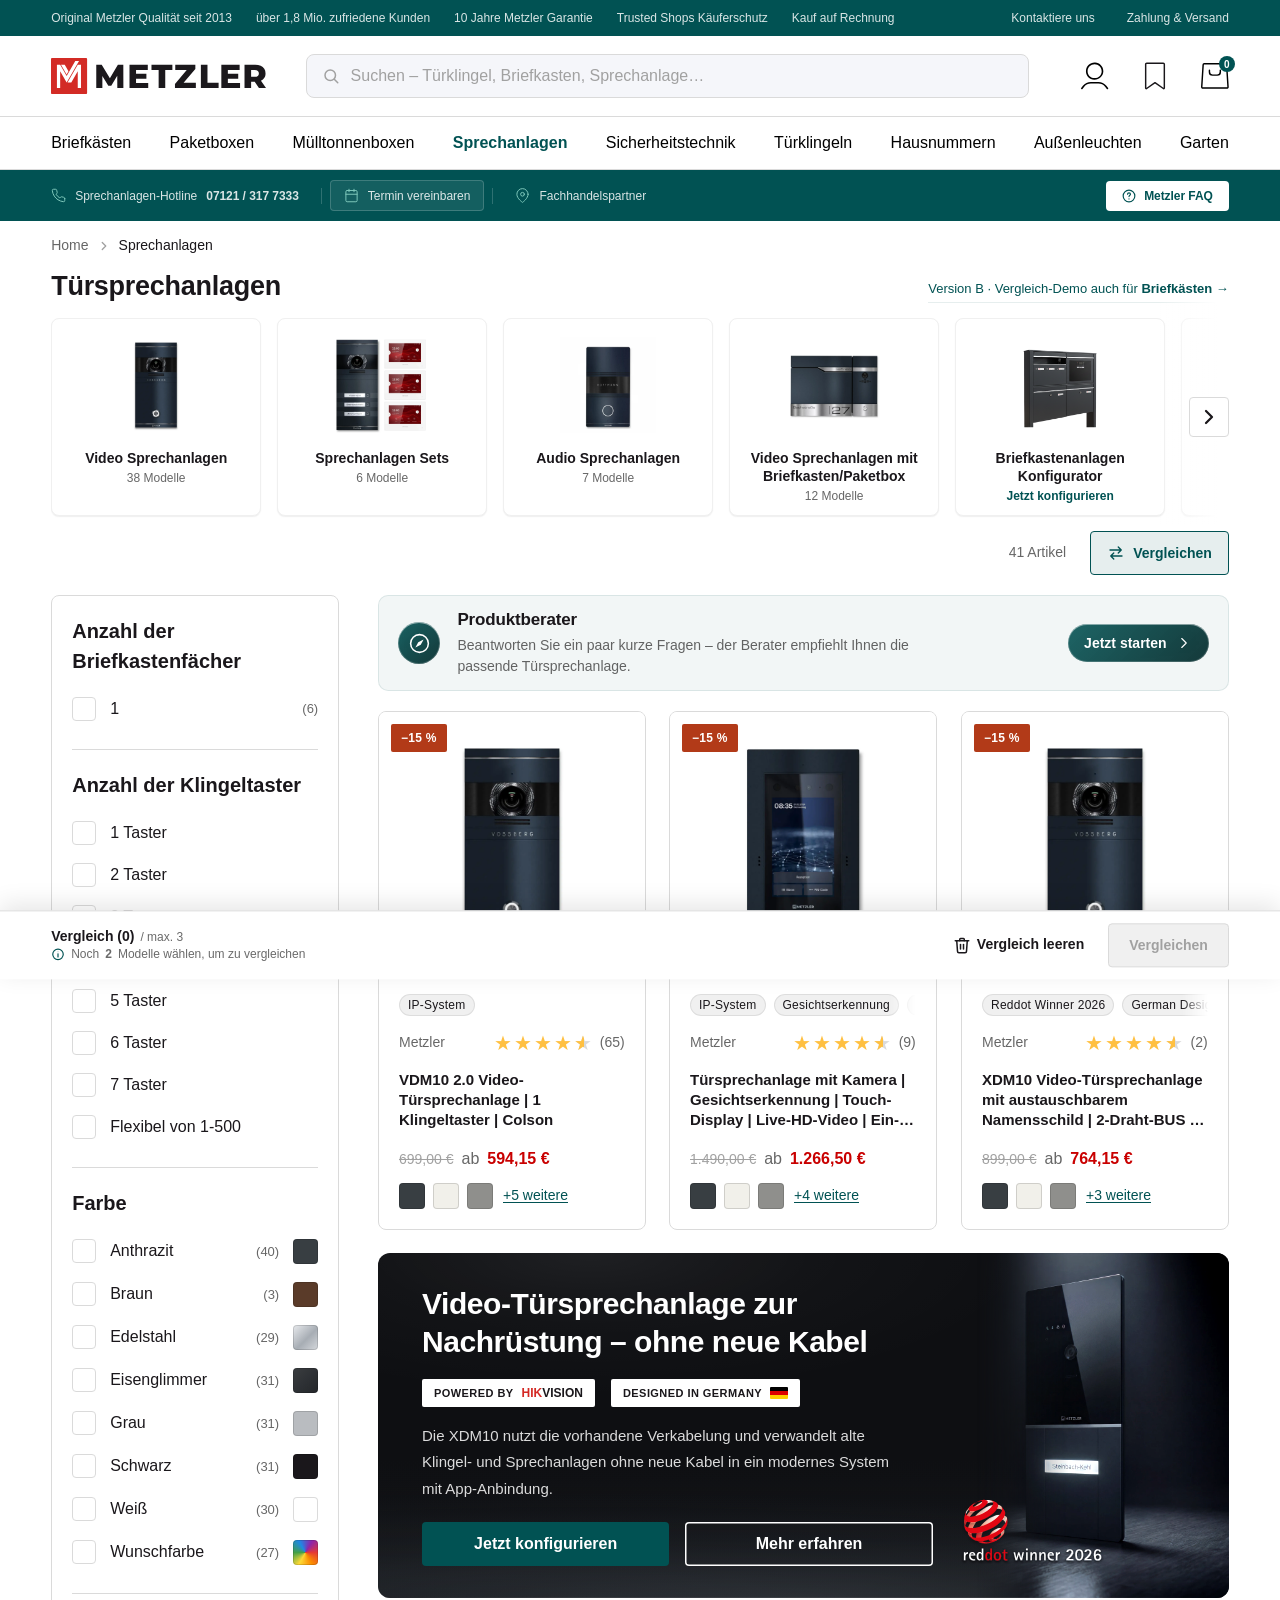
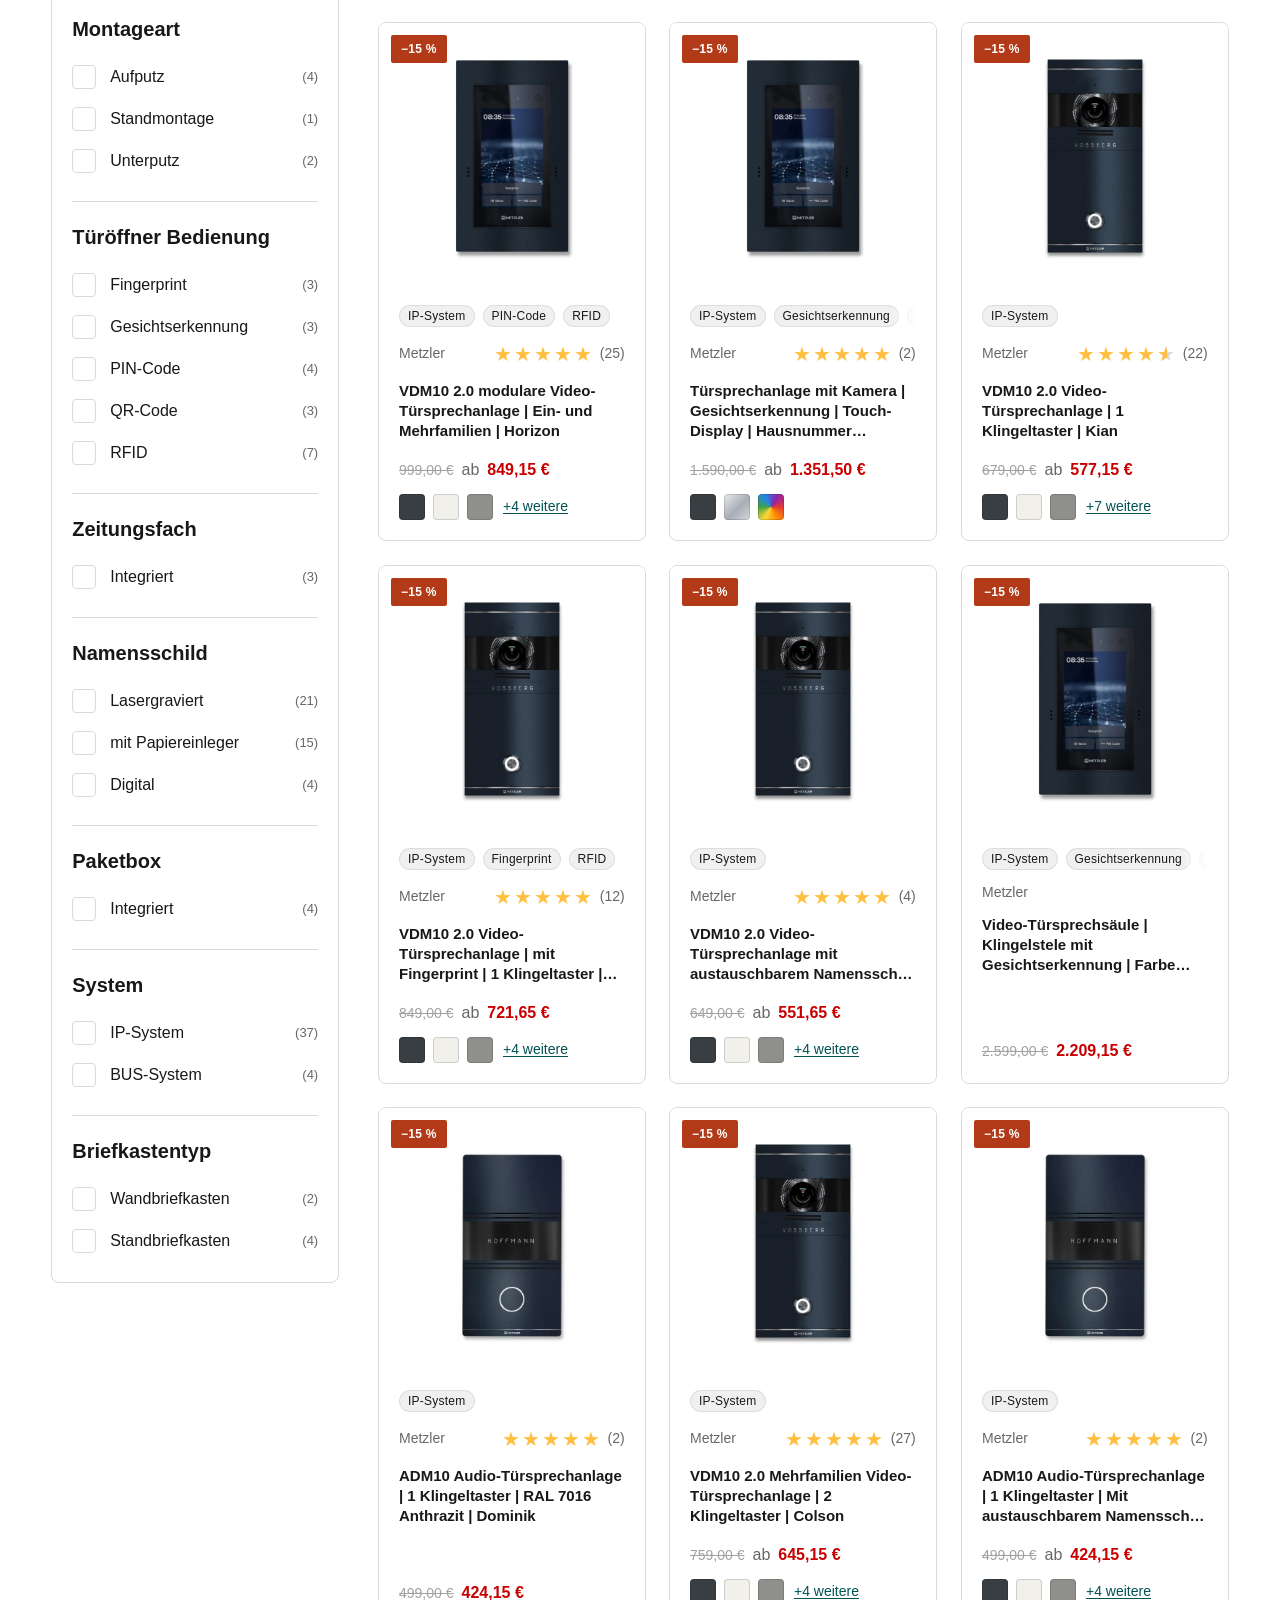
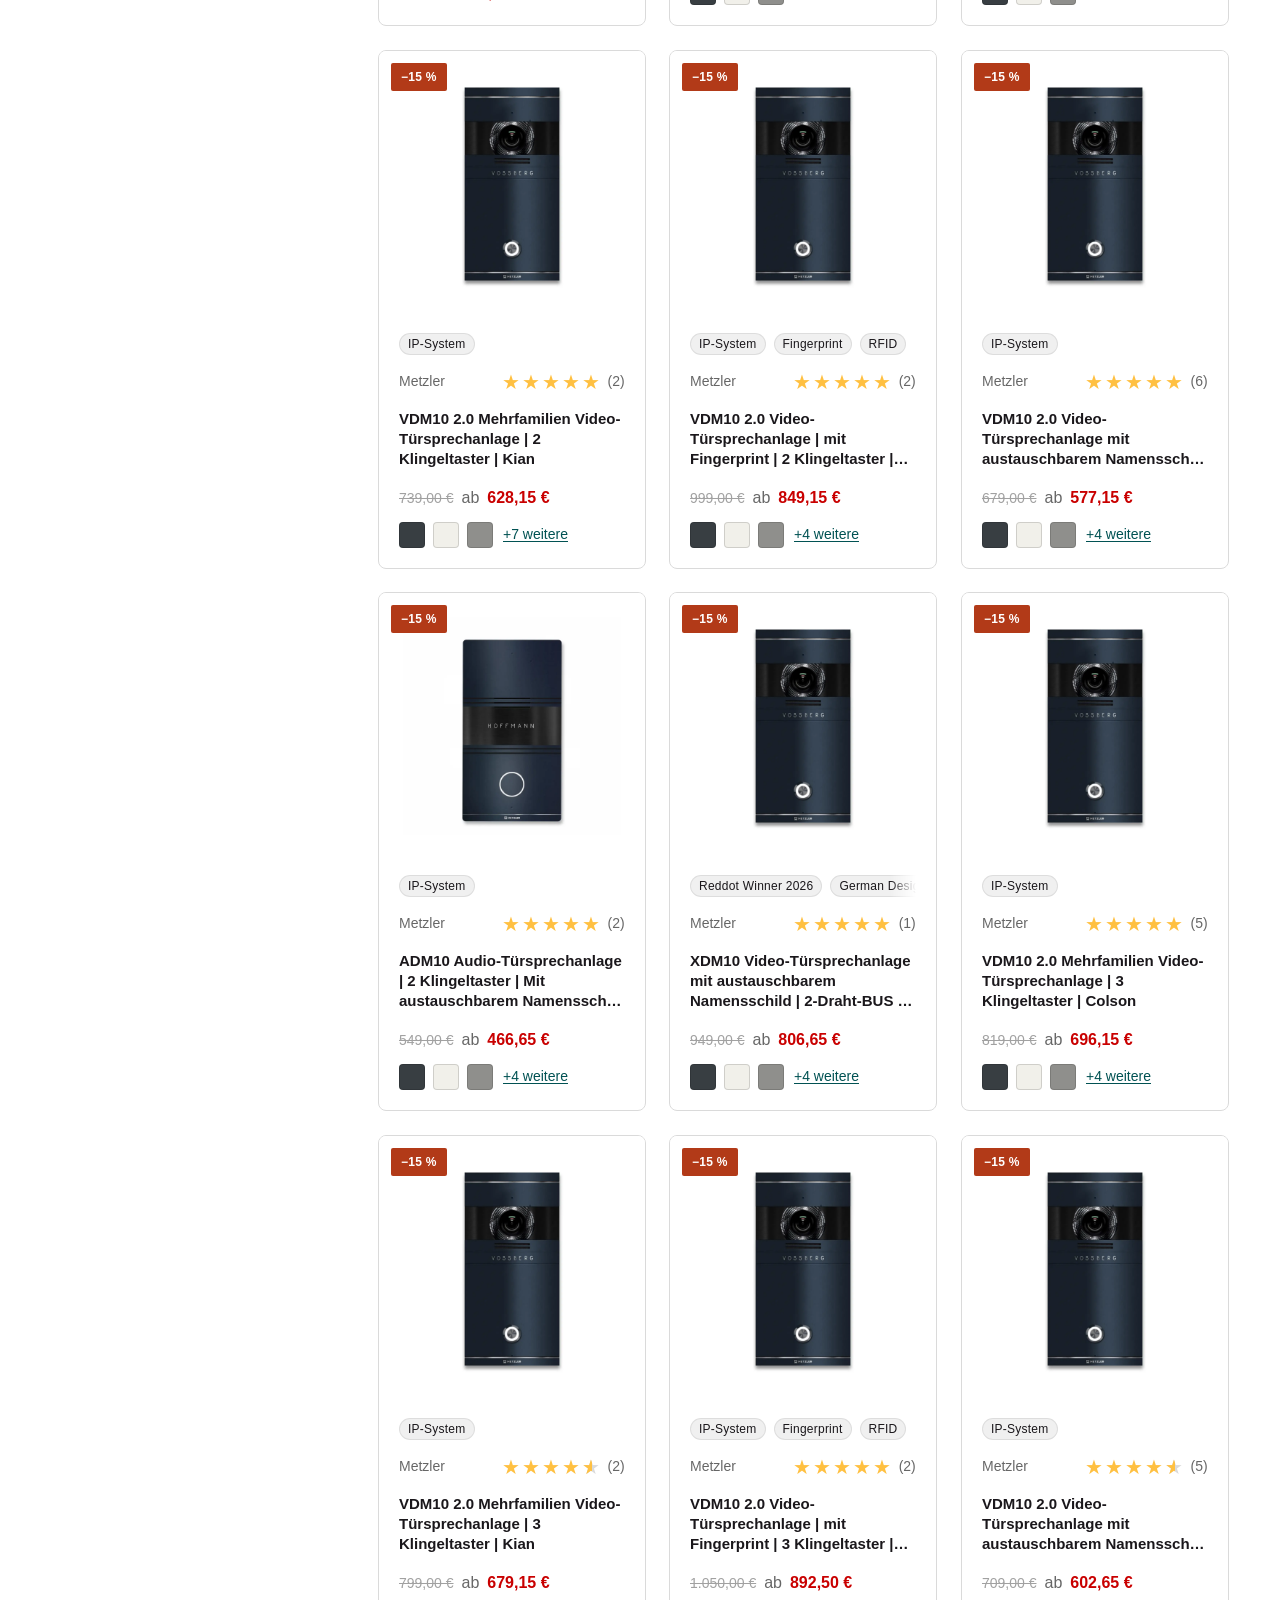
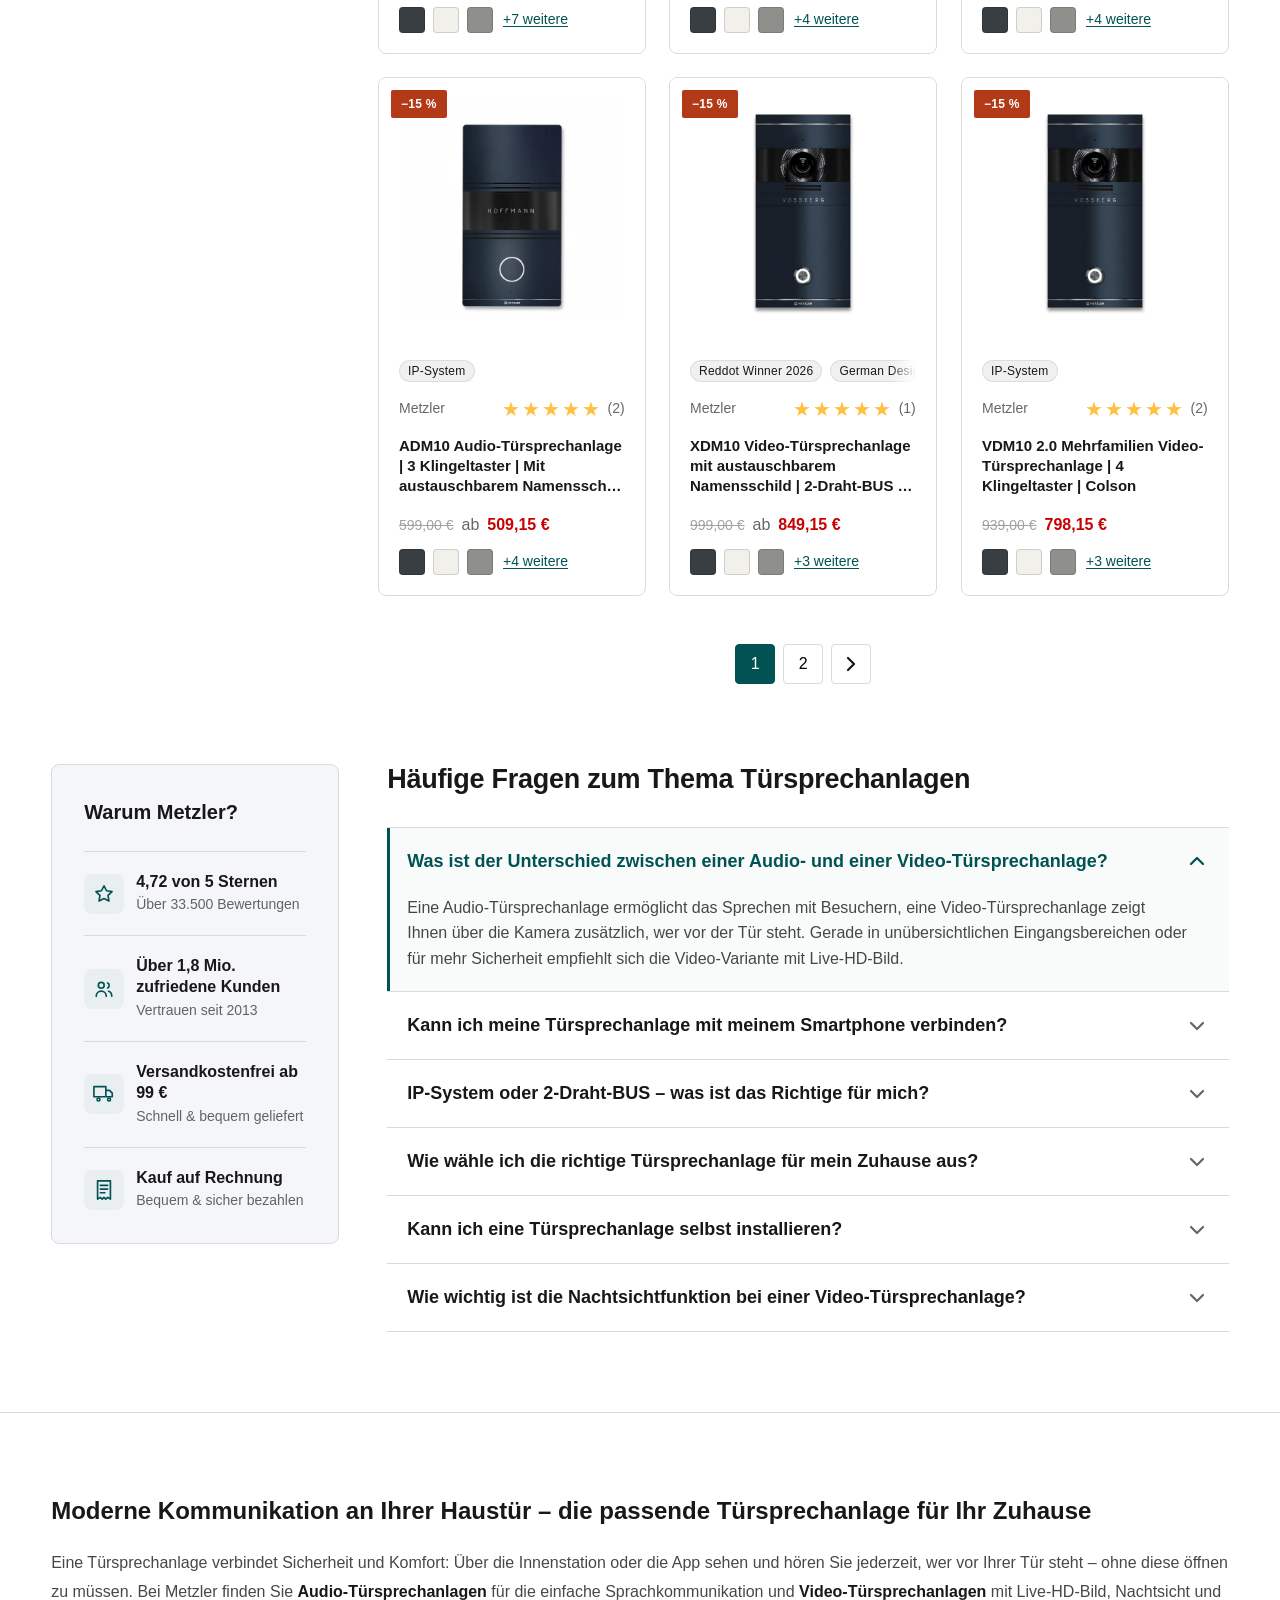
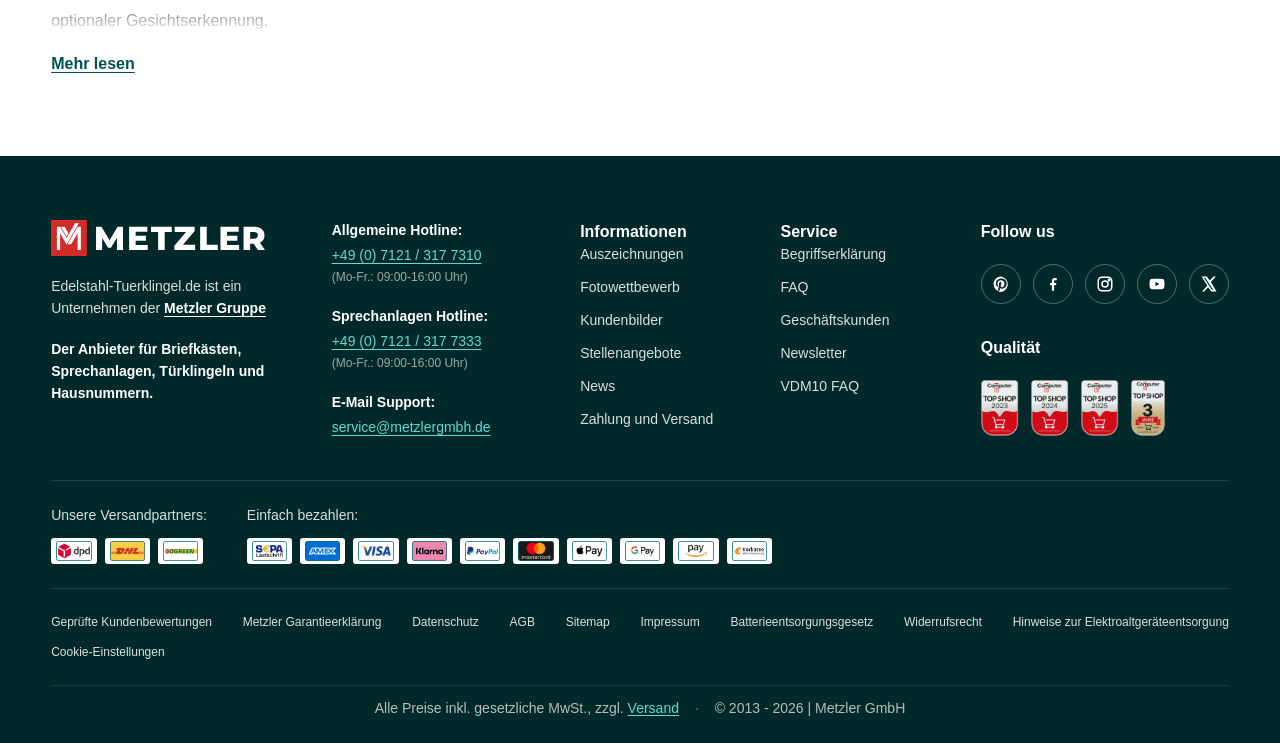
==== Deliverables/vergleichen-flow-B/index.html @ 97d61c7f "Phones: comparison captions as a header band above the values Co-Authored-By: Claude Opus 5.5 <norep" ====
<!DOCTYPE html>
<html lang="de">
<head>
<meta charset="UTF-8" />
<meta name="viewport" content="width=device-width, initial-scale=1, viewport-fit=cover" />
<title>Türsprechanlagen online kaufen | Metzler</title>
<meta name="description" content="Moderne Türsprechanlagen von Metzler: Video- & Audio-Gegensprechanlagen, IP- und 2-Draht-BUS-Systeme, Ein- und Mehrfamilien, mit Fingerprint, Gesichtserkennung & App-Anbindung." />
<link rel="stylesheet" href="Home/styles-v2.css?v=9" />
<link rel="stylesheet" href="plp.css?v=271" />
<link rel="stylesheet" href="vergleichen.css?v=241" /><!-- Vergleichen add-on + flow -->
<link rel="stylesheet" href="merkliste.css?v=51" /><!-- Merkliste add-on -->
  <meta name="robots" content="noindex, nofollow" />
</head>
<body class="plp sprech">

<!-- ===== SVG ICON SPRITE (from home design system) ===== -->
<svg width="0" height="0" style="position:absolute" aria-hidden="true">
  <defs>
    <symbol id="i-search" viewBox="0 0 24 24" fill="none" stroke="currentColor" stroke-width="2" stroke-linecap="round" stroke-linejoin="round"><circle cx="11" cy="11" r="7"/><path d="M21 21l-4.3-4.3"/></symbol>
    <symbol id="i-search-m" viewBox="0 0 19 20" fill="currentColor"><path d="M16.625 8.86618C16.6247 4.81893 13.2882 1.49999 9.125 1.49999C4.96183 1.49999 1.62525 4.81893 1.625 8.86618C1.625 12.9136 4.96168 16.2333 9.125 16.2333V17.7333L8.66211 17.7216C3.90667 17.4843 0.125 13.6101 0.125 8.86618C0.125251 3.96948 4.15459 0 9.125 0C14.0954 0 18.1248 3.96948 18.125 8.86618C18.125 13.7631 14.0956 17.7333 9.125 17.7333V16.2333C13.2883 16.2333 16.625 12.9136 16.625 8.86618Z"/><path d="M18.659 19.6237C18.3683 19.9188 17.8935 19.9222 17.5984 19.6316L13.4441 15.5398L14.4969 14.4704L18.6511 18.5632C18.9462 18.8539 18.9496 19.3287 18.659 19.6237Z"/></symbol>
    <symbol id="i-menu-m" viewBox="0 0 21 17" fill="currentColor"><path d="M0 0.8C0 0.358172 0.358172 0 0.8 0H20.2C20.6418 0 21 0.358172 21 0.8C21 1.24183 20.6418 1.6 20.2 1.6H0.799999C0.358171 1.6 0 1.24183 0 0.8Z"/><path d="M0 8.4C0 7.95817 0.358172 7.6 0.8 7.6H14.2C14.6418 7.6 15 7.95817 15 8.4C15 8.84183 14.6418 9.2 14.2 9.2H0.8C0.358172 9.2 0 8.84183 0 8.4Z"/><path d="M0 16C0 15.5582 0.358172 15.2 0.8 15.2H20.2C20.6418 15.2 21 15.5582 21 16C21 16.4418 20.6418 16.8 20.2 16.8H0.799999C0.358171 16.8 0 16.4418 0 16Z"/></symbol>
    <symbol id="i-chevron-down" viewBox="0 0 24 24" fill="none" stroke="currentColor" stroke-width="2.25" stroke-linecap="round" stroke-linejoin="round"><path d="M6 9l6 6 6-6"/></symbol>
    <symbol id="i-chevron-right" viewBox="0 0 24 24" fill="none" stroke="currentColor" stroke-width="2.25" stroke-linecap="round" stroke-linejoin="round"><path d="M9 6l6 6-6 6"/></symbol>
    <symbol id="i-truck" viewBox="0 0 24 24" fill="none" stroke="currentColor" stroke-width="1.8" stroke-linejoin="round" stroke-linecap="round"><path d="M1 4h13v11H1zM14 8h4l3 3v4h-7z"/><circle cx="6" cy="18" r="1.6"/><circle cx="17.5" cy="18" r="1.6"/></symbol>
    <symbol id="i-receipt" viewBox="0 0 24 24" fill="none" stroke="currentColor" stroke-width="1.8" stroke-linejoin="round" stroke-linecap="round"><path d="M5 2h14v20l-3-2-2 2-2-2-2 2-2-2-3 2z"/><path d="M8 7h8M8 11h8M8 15h5"/></symbol>
    <symbol id="i-star" viewBox="0 0 24 24" fill="none" stroke="currentColor" stroke-width="1.8" stroke-linejoin="round" stroke-linecap="round"><path d="M12 3l2.7 5.46 6.03.88-4.36 4.25 1.03 6.01L12 16.9 6.57 19.6l1.03-6.01L3.24 9.34l6.03-.88z"/></symbol>
    <symbol id="i-users" viewBox="0 0 24 24" fill="none" stroke="currentColor" stroke-width="1.8" stroke-linecap="round" stroke-linejoin="round"><circle cx="9" cy="8" r="3.2"/><path d="M3.5 20c0-3.3 2.5-5.7 5.5-5.7s5.5 2.4 5.5 5.7"/><path d="M16 5.4a3.2 3.2 0 010 5.6"/><path d="M17 14.5c2 .6 3.5 2.6 3.5 5.5"/></symbol>
    <symbol id="i-sliders" viewBox="0 0 24 24" fill="none" stroke="currentColor" stroke-width="2" stroke-linecap="round" stroke-linejoin="round"><path d="M4 6h16M4 12h16M4 18h16"/><circle cx="9" cy="6" r="2" fill="#fff"/><circle cx="15" cy="12" r="2" fill="#fff"/><circle cx="8" cy="18" r="2" fill="#fff"/></symbol>
    <symbol id="i-x" viewBox="0 0 24 24" fill="none" stroke="currentColor" stroke-width="2.2" stroke-linecap="round"><line x1="6" y1="6" x2="18" y2="18"/><line x1="6" y1="18" x2="18" y2="6"/></symbol>
    <symbol id="i-instagram" viewBox="0 0 24 24" fill="none" stroke="currentColor" stroke-width="2" stroke-linecap="round" stroke-linejoin="round"><rect x="3" y="3" width="18" height="18" rx="5"/><circle cx="12" cy="12" r="4"/><circle cx="17.5" cy="6.5" r="1" fill="currentColor"/></symbol>
    <symbol id="i-facebook" viewBox="0 0 24 24" fill="currentColor"><path d="M13.5 21v-7.5h2.5l.5-3h-3V8.5c0-.9.3-1.5 1.5-1.5H17V4.2c-.5-.1-1.5-.2-2.5-.2-2.4 0-4 1.4-4 4v2.5H8v3h2.5V21h3z"/></symbol>
    <symbol id="i-youtube" viewBox="0 0 24 24" fill="currentColor"><path d="M21.6 7.2c-.2-.9-.9-1.6-1.8-1.8C18.2 5 12 5 12 5s-6.2 0-7.8.4c-.9.2-1.6.9-1.8 1.8C2 8.8 2 12 2 12s0 3.2.4 4.8c.2.9.9 1.6 1.8 1.8 1.6.4 7.8.4 7.8.4s6.2 0 7.8-.4c.9-.2 1.6-.9 1.8-1.8.4-1.6.4-4.8.4-4.8s0-3.2-.4-4.8zM10 15V9l5.2 3-5.2 3z"/></symbol>
    <symbol id="i-pinterest" viewBox="0 0 24 24" fill="currentColor"><path d="M12 2a10 10 0 00-3.6 19.3c-.1-.8-.2-2 0-2.9.2-.8 1.2-5 1.2-5s-.3-.6-.3-1.5c0-1.4.8-2.5 1.9-2.5.9 0 1.3.7 1.3 1.5 0 .9-.6 2.2-.9 3.5-.2 1 .5 1.9 1.6 1.9 1.9 0 3.4-2 3.4-5 0-2.6-1.9-4.4-4.5-4.4-3.1 0-4.9 2.3-4.9 4.7 0 .9.4 1.9.8 2.5.1.1.1.2.1.3l-.3 1.2c-.1.2-.2.3-.4.2-1.4-.7-2.3-2.7-2.3-4.4 0-3.6 2.6-6.9 7.5-6.9 3.9 0 7 2.8 7 6.6 0 3.9-2.5 7.1-5.9 7.1-1.2 0-2.3-.6-2.6-1.3l-.7 2.7c-.3 1-1 2.3-1.4 3.1A10 10 0 1012 2z"/></symbol>
    <symbol id="i-x-social" viewBox="0 0 24 24" fill="currentColor"><path d="M18.244 2H21l-6.54 7.47L22 22h-6.86l-4.39-5.74L5.6 22H2.84l7.01-8.01L2 2h7.04l3.97 5.25L18.244 2zm-2.4 18h1.79L7.24 4H5.34l10.5 16z"/></symbol>
  </defs>
</svg>

<!-- ===== TOPBAR ===== -->
<div class="topbar">
  <div class="container topbar__inner">
    <ul class="topbar__claims">
      <li>Original Metzler Qualität seit 2013</li>
      <li>über 1,8 Mio. zufriedene Kunden</li>
      <li><a href="https://edelstahl-tuerklingel.de/metzler-garantieerklaerung" target="_blank" rel="noopener">10 Jahre Metzler Garantie</a></li>
      <li>Trusted Shops Käuferschutz</li>
      <li>Kauf auf Rechnung</li>
    </ul>
    <div class="topbar__links">
      <a href="#">Kontaktiere uns</a>
      <a href="#">Zahlung &amp; Versand</a>
    </div>
  </div>
</div>

<!-- ===== HEADER ===== -->
<header class="header">
  <div class="container">
    <div class="header__main">
      <div class="header__left-actions">
        <button class="header__burger" id="navBurger" data-nav-toggle aria-label="Menü öffnen" aria-expanded="false" aria-controls="mobileNav"><svg><use href="#i-menu-m"/></svg></button>
        <button class="header__search-icon" id="searchIcon" aria-label="Suchen" type="button"><svg><use href="#i-search-m"/></svg></button>
      </div>
      <a href="Home/index.html" class="header__logo" aria-label="Metzler Startseite">
        <img src="Home/Logo/Metzler_Logo-rot-schwarz.svg" alt="Metzler" />
      </a>
      <button class="header__kategorien" type="button" data-nav-toggle aria-controls="mobileNav" aria-expanded="false" aria-label="Kategorien">
        <img class="header__kategorien-icon" src="Home/ICONS/menu.svg" alt="" aria-hidden="true" />
        <span class="header__kategorien-label">Kategorien</span>
      </button>
      <div class="header__search">
        <svg><use href="#i-search"/></svg>
        <input type="search" placeholder="Suchen – Türklingel, Briefkasten, Sprechanlage…" />
      </div>
      <div class="header__icons">
        <a class="icon-btn" href="#" aria-label="Mein Konto"><img src="Home/ICONS/profile.svg" alt="" /></a>
        <a class="icon-btn" href="#" aria-label="Warenkorb"><img src="Home/ICONS/cart.svg" alt="" /><span class="badge">0</span></a>
      </div>
    </div>
  </div>
  <nav class="header__nav" aria-label="Hauptnavigation">
    <div class="container">
      <button class="header__nav-all" type="button" data-nav-toggle aria-controls="mobileNav" aria-expanded="false" aria-label="Alle Kategorien">
        <img class="header__nav-all-icon" src="Home/ICONS/menu.svg" alt="" aria-hidden="true" />
        <span class="header__nav-all-label">Alle</span>
      </button>
      <ul>
        <li class="hnav-item" data-mega-item>
          <a href="briefkasten.html"
             id="mm-trigger-briefkasten" data-mega-trigger
             aria-haspopup="true" aria-expanded="false" aria-controls="mm-panel-briefkasten">Briefkästen</a>

          <!-- Drop-panel spans the full nav width; inner .container realigns content to the page grid -->
          <div class="mega-panel" id="mm-panel-briefkasten" data-mega-panel
               role="region" aria-label="Briefkästen – Unterkategorien" aria-hidden="true">
            <!-- Asymmetric 75/25 split: subcategory grid (left) + persistent featured promo (right) -->
            <div class="container mega-layout">

              <!-- LEFT ZONE (~75%): standard subcategories as image tiles -->
              <ul class="mega-grid">
                <li><a class="mega-card" href="#grid">
                  <span class="mega-card__media"><img src="Product%20Image/einfamilien-briefkasten.png" alt="Einfamilien-Briefkasten" loading="lazy"></span>
                  <span class="mega-card__label">Einfamilien-Briefkasten</span></a></li>

                <li><a class="mega-card" href="#grid">
                  <span class="mega-card__media"><img src="Product%20Image/briefkasten-ohne-gravur.webp" alt="Briefkasten ohne Gravur" loading="lazy"></span>
                  <span class="mega-card__label">Briefkasten ohne Gravur</span></a></li>

                <li><a class="mega-card" href="#grid">
                  <span class="mega-card__media"><img src="Product%20Image/standbriefkaesten.webp" alt="Standbriefkästen" loading="lazy"></span>
                  <span class="mega-card__label">Standbriefkästen</span></a></li>

                <li><a class="mega-card" href="#grid">
                  <span class="mega-card__media"><img src="Product%20Image/briefkasten-klingel-sprechanlage.webp" alt="Briefkasten mit Klingel & Sprechanlage" loading="lazy"></span>
                  <span class="mega-card__label">Mit Klingel &amp; Sprechanlage</span></a></li>

                <li><a class="mega-card" href="#grid">
                  <span class="mega-card__media"><img src="Product%20Image/mehrfamilien-briefkaesten.webp" alt="Mehrfamilien Briefkästen" loading="lazy"></span>
                  <span class="mega-card__label">Mehrfamilien Briefkästen</span></a></li>

                <li><a class="mega-card" href="#grid">
                  <span class="mega-card__media"><img src="Product%20Image/unterputz-briefkaesten.webp" alt="Unterputz Briefkästen" loading="lazy"></span>
                  <span class="mega-card__label">Unterputz Briefkästen</span></a></li>

                <li><a class="mega-card" href="#grid">
                  <span class="mega-card__media"><img src="Product%20Image/paketboxen.webp" alt="Paketboxen" loading="lazy"></span>
                  <span class="mega-card__label">Paketboxen</span></a></li>

                <li><a class="mega-card" href="#grid">
                  <span class="mega-card__media"><img src="Product%20Image/briefkastenschilder.webp" alt="Briefkastenschilder" loading="lazy"></span>
                  <span class="mega-card__label">Briefkastenschilder</span></a></li>

                <li><a class="mega-card" href="#grid">
                  <span class="mega-card__media"><img src="Product%20Image/briefkastenstaender.webp" alt="Briefkastenständer" loading="lazy"></span>
                  <span class="mega-card__label">Briefkastenständer</span></a></li>

                <li><a class="mega-card" href="#grid">
                  <span class="mega-card__media"><img src="Product%20Image/ersatzteile-zubehoer.webp" alt="Ersatzteile & Zubehör" loading="lazy"></span>
                  <span class="mega-card__label">Ersatzteile &amp; Zubehör</span></a></li>
              </ul>

              <!-- RIGHT ZONE (~25%): featured Konfigurator poster (matches the Sprechanlage poster) -->
              <aside class="mega-poster" aria-label="Briefkastenanlagen Konfigurator">
                <div class="mega-poster__media">
                  <img class="mega-poster__bg" src="Poster/poster-briefkasten2.png" alt="Briefkastenanlage – 3D Konfigurator" loading="lazy">
                </div>
                <div class="mega-poster__content">
                  <span class="mega-poster__eyebrow">3D Konfigurator</span>
                  <h3 class="mega-poster__title">Briefkastenanlage individuell gestalten</h3>
                  <p class="mega-poster__features">Design · Farbe · Montageart</p>
                  <a class="mega-poster__cta" href="#">Jetzt konfigurieren</a>
                </div>
              </aside>

            </div>
          </div>
        </li>
        <li><a href="#">Paketboxen</a></li>
        <li><a href="#">Mülltonnenboxen</a></li>
        <li class="hnav-item" data-mega-item>
          <a href="#"
             id="mm-trigger-sprechanlagen" class="is-featured" data-mega-trigger
             aria-haspopup="true" aria-expanded="false" aria-controls="mm-panel-sprechanlagen">Sprechanlagen</a>

          <!-- Drop-panel: subcategory grid (left) + XDM10 poster (right) -->
          <div class="mega-panel" id="mm-panel-sprechanlagen" data-mega-panel
               role="region" aria-label="Türsprechanlagen – Unterkategorien" aria-hidden="true">
            <div class="container mega-layout">

              <!-- LEFT ZONE (~75%): subcategories as image tiles -->
              <ul class="mega-grid">
                <li><a class="mega-card" href="#grid">
                  <span class="mega-card__media"><img src="Product%20Image/Sprechanlage/video-station.png" alt="Video-Sprechanlagen" loading="lazy"></span>
                  <span class="mega-card__label">Video-Sprechanlagen</span></a></li>

                <li><a class="mega-card" href="#grid">
                  <span class="mega-card__media"><img src="Product%20Image/Sprechanlage/audio-station.png" alt="Audio-Sprechanlagen" loading="lazy"></span>
                  <span class="mega-card__label">Audio-Sprechanlagen</span></a></li>

                <li><a class="mega-card" href="#grid">
                  <span class="mega-card__media"><img src="Product%20Image/Sprechanlage/mehrfamilien-anlage.png" alt="Mehrfamilien-Anlagen" loading="lazy"></span>
                  <span class="mega-card__label">Mehrfamilien-Anlagen</span></a></li>

                <li><a class="mega-card" href="#grid">
                  <span class="mega-card__media"><img src="Product%20Image/Sprechanlage/touch-display-station.png" alt="Mit Gesichtserkennung" loading="lazy"></span>
                  <span class="mega-card__label">Mit Gesichtserkennung</span></a></li>

                <li><a class="mega-card" href="#grid">
                  <span class="mega-card__media"><img src="Product%20Image/Sprechanlage/briefkasten-paketbox.png" alt="Mit Briefkasten/Paketbox" loading="lazy"></span>
                  <span class="mega-card__label">Mit Briefkasten/Paketbox</span></a></li>

                <li><a class="mega-card" href="#grid">
                  <span class="mega-card__media"><img src="Product%20Image/Sprechanlage/innenstation.png" alt="Innenstationen" loading="lazy"></span>
                  <span class="mega-card__label">Innenstationen</span></a></li>

                <li><a class="mega-card" href="#grid">
                  <span class="mega-card__media"><img src="Product%20Image/Sprechanlage/bus-xdm10.png" alt="2-Draht-BUS (XDM10)" loading="lazy"></span>
                  <span class="mega-card__label">2-Draht-BUS (XDM10)</span></a></li>

                <li><a class="mega-card" href="#grid">
                  <span class="mega-card__media"><img src="Product%20Image/Sprechanlage/zubehoer.png" alt="Erweiterungen & Zubehör" loading="lazy"></span>
                  <span class="mega-card__label">Erweiterungen &amp; Zubehör</span></a></li>
              </ul>

              <!-- RIGHT ZONE (~25%): XDM10 poster (replaces the Konfigurator) -->
              <aside class="mega-poster" aria-label="XDM10 Video-Türsprechanlage">
                <div class="mega-poster__media">
                  <img class="mega-poster__bg" src="Poster/poster-sprechanlage-xdm10.png" alt="XDM10 Video-Türsprechanlage – Red Dot Award Winner 2026" loading="lazy">
                </div>
                <div class="mega-poster__content">
                  <span class="mega-poster__eyebrow">Video-Türsprechanlage</span>
                  <h3 class="mega-poster__title">XDM10 – nachrüsten ohne neue Kabel</h3>
                  <p class="mega-poster__features">2-Draht-BUS · App-Anbindung · HD-Video</p>
                  <a class="mega-poster__cta" href="#">Jetzt konfigurieren</a>
                </div>
              </aside>

            </div>
          </div>
        </li>
        <li><a href="#">Sicherheitstechnik</a></li>
        <li><a href="#">Türklingeln</a></li>
        <li><a href="#">Hausnummern</a></li>
        <li><a href="#">Außenleuchten</a></li>
        <li><a href="#">Garten</a></li>
      </ul>
    </div>
  </nav>
</header>

<!-- ===== CONTACT / QUICK-ACTION BAR (immediately after the nav) ===== -->
<div class="quickbar" id="quickbar">
  <div class="container quickbar-inner">
    <!-- Mobile-only collapsed header -->
    <button class="qa-mobile-toggle" type="button" aria-expanded="false" aria-controls="qaPanel">
      <span>Info &amp; Hilfecenter</span>
      <svg class="chev" viewBox="0 0 24 24" fill="none" stroke="currentColor" stroke-width="2" stroke-linecap="round" stroke-linejoin="round" aria-hidden="true"><path d="M6 9l6 6 6-6"/></svg>
    </button>

    <div class="qa-panel" id="qaPanel">
    <div class="qa-group" id="quickbarItems">
      <a class="qa" href="tel:+4971213177333">
        <span class="qa-ico"><svg viewBox="0 0 24 24" fill="none" stroke="currentColor" stroke-linecap="round" stroke-linejoin="round"><path d="M22 16.92v3a2 2 0 0 1-2.18 2 19.79 19.79 0 0 1-8.63-3.07 19.5 19.5 0 0 1-6-6A19.79 19.79 0 0 1 2.12 4.18 2 2 0 0 1 4.11 2h3a2 2 0 0 1 2 1.72c.13.96.36 1.9.7 2.81a2 2 0 0 1-.45 2.11L8.09 9.91a16 16 0 0 0 6 6l1.27-1.27a2 2 0 0 1 2.11-.45c.91.34 1.85.57 2.81.7A2 2 0 0 1 22 16.92z"/></svg></span>
        <span class="qa-body">
          <span class="qa-label">Sprechanlagen-Hotline</span>
          <span class="qa-meta"><strong>07121&nbsp;/&nbsp;317&nbsp;7333</strong></span>
        </span>
        <span class="qa-arrow"><svg viewBox="0 0 24 24" fill="none" stroke="currentColor" stroke-linecap="round" stroke-linejoin="round"><path d="M9 6l6 6-6 6"/></svg></span>
      </a>
      <span class="qa-divider"></span>
      <button class="qa termin" type="button" data-open-modal>
        <span class="qa-ico"><svg viewBox="0 0 24 24" fill="none" stroke="currentColor" stroke-linecap="round" stroke-linejoin="round"><rect x="3" y="4" width="18" height="18" rx="2"/><path d="M16 2v4M8 2v4M3 10h18"/></svg></span>
        <span class="qa-body">
          <span class="qa-label">Termin vereinbaren</span>
          <span class="qa-meta">Persönlichen Beratungstermin buchen.</span>
        </span>
        <span class="qa-arrow"><svg viewBox="0 0 24 24" fill="none" stroke="currentColor" stroke-linecap="round" stroke-linejoin="round"><path d="M9 6l6 6-6 6"/></svg></span>
      </button>
      <span class="qa-divider"></span>
      <a class="qa" href="#partner">
        <span class="qa-ico"><svg viewBox="0 0 24 24" fill="none" stroke="currentColor" stroke-linecap="round" stroke-linejoin="round"><path d="M21 10c0 7-9 13-9 13S3 17 3 10a9 9 0 1 1 18 0z"/><circle cx="12" cy="10" r="3"/></svg></span>
        <span class="qa-body">
          <span class="qa-label">Fachhandelspartner</span>
          <span class="qa-meta">Installationspartner in Ihrer Nähe.</span>
        </span>
        <span class="qa-arrow"><svg viewBox="0 0 24 24" fill="none" stroke="currentColor" stroke-linecap="round" stroke-linejoin="round"><path d="M9 6l6 6-6 6"/></svg></span>
      </a>
    </div>

    <a class="qa-cta" href="#beratung">
      <span class="qa-ico"><svg viewBox="0 0 24 24" fill="none" stroke="currentColor" stroke-linecap="round" stroke-linejoin="round"><circle cx="12" cy="12" r="10"/><path d="M9.5 9a2.5 2.5 0 0 1 5 0c0 1.5-2.5 2-2.5 4M12 17h.01"/></svg></span>
      <span class="qa-body">
        <span class="qa-label">Metzler FAQ</span>
        <span class="qa-meta">Antworten auf häufige Fragen.</span>
      </span>
      <span class="qa-arrow"><svg viewBox="0 0 24 24" fill="none" stroke="currentColor" stroke-linecap="round" stroke-linejoin="round"><path d="M9 6l6 6-6 6"/></svg></span>
    </a>
    </div>
  </div>
</div>

<!-- ===== CONTACT MODAL (opened by Info- & Hilfecenter) ===== -->
<div class="overlay" id="contactModal" role="dialog" aria-modal="true" aria-labelledby="mt" aria-hidden="true">
  <div class="modal">
    <button class="m-close" type="button" aria-label="Schließen" data-close-modal>
      <svg width="14" height="14" viewBox="0 0 14 14" fill="none" aria-hidden="true" focusable="false"><path d="M1 1l12 12M13 1L1 13" stroke="currentColor" stroke-width="2" stroke-linecap="round"/></svg>
    </button>

    <aside class="brand">
      <div class="brand-head">
        <h1>Sprechen Sie<br>mit einem <em>Experten</em></h1>
        <p class="lede">Persönliche Beratung, technischer Support und Metzler Partnerbetriebe – wir sind für Sie da.</p>
      </div>
      <div class="brand-foot">
        <span class="label">Hotline</span>
        <a class="phone" href="tel:+4971213177333">+49 (0) 7121 / 317 7333</a>
        <span class="m-meta">Mo–Fr · 09:00–16:00 Uhr</span>
        <a class="mail" href="mailto:service@metzlergmbh.de">service@metzlergmbh.de</a>
      </div>
    </aside>

    <section class="actions">
      <p class="m-eyebrow">Kontakt &amp; Service</p>
      <h2 id="mt">Wie können wir Ihnen helfen?</h2>
      <p class="sub">Wählen Sie Ihr Anliegen – wir helfen Ihnen gerne weiter.</p>

      <div class="list">
        <a class="row" href="#docs">
          <span class="ico"><svg viewBox="0 0 24 24" fill="none" stroke="currentColor" stroke-linecap="round" stroke-linejoin="round"><path d="M14 2H6a2 2 0 0 0-2 2v16a2 2 0 0 0 2 2h12a2 2 0 0 0 2-2V8z"/><path d="M14 2v6h6"/></svg></span>
          <span class="body">
            <span class="label">Dokumentation &amp; Downloads</span>
            <span class="m-meta">Anleitungen, häufig gestellte Fragen und Tipps.</span>
          </span>
          <span class="arrow"><svg viewBox="0 0 24 24" fill="none" stroke="currentColor" stroke-linecap="round"><path d="M9 6l6 6-6 6"/></svg></span>
        </a>
        <a class="row" href="#beratung">
          <span class="ico"><svg viewBox="0 0 24 24" fill="none" stroke="currentColor" stroke-linecap="round" stroke-linejoin="round"><path d="M21 15a2 2 0 0 1-2 2H7l-4 4V5a2 2 0 0 1 2-2h14a2 2 0 0 1 2 2v10z"/></svg></span>
          <span class="body">
            <span class="label">Produktberatung &amp; Bestellung</span>
            <span class="m-meta">Beratung vor dem Kauf einer Sprechanlage.</span>
          </span>
          <span class="arrow"><svg viewBox="0 0 24 24" fill="none" stroke="currentColor" stroke-linecap="round"><path d="M9 6l6 6-6 6"/></svg></span>
        </a>
        <a class="row" href="#support">
          <span class="ico"><svg viewBox="0 0 24 24" fill="none" stroke="currentColor" stroke-linecap="round" stroke-linejoin="round"><path d="M14.7 6.3a4 4 0 0 0-5.4 5.4L3 18v3h3l6.3-6.3a4 4 0 0 0 5.4-5.4l-2.5 2.5-2.1-2.1z"/></svg></span>
          <span class="body">
            <span class="label">Technischer Support</span>
            <span class="m-meta">Techniker Termin zur Einrichtung.</span>
          </span>
          <span class="arrow"><svg viewBox="0 0 24 24" fill="none" stroke="currentColor" stroke-linecap="round"><path d="M9 6l6 6-6 6"/></svg></span>
        </a>
        <a class="row" href="#partner">
          <span class="ico"><svg viewBox="0 0 24 24" fill="none" stroke="currentColor" stroke-linecap="round" stroke-linejoin="round"><path d="M21 10c0 7-9 13-9 13S3 17 3 10a9 9 0 1 1 18 0z"/><circle cx="12" cy="10" r="3"/></svg></span>
          <span class="body">
            <span class="label">Metzler Partnerbetriebe</span>
            <span class="m-meta">Installationspartner in Ihrer Nähe.</span>
          </span>
          <span class="arrow"><svg viewBox="0 0 24 24" fill="none" stroke="currentColor" stroke-linecap="round"><path d="M9 6l6 6-6 6"/></svg></span>
        </a>
      </div>
    </section>
  </div>
</div>

<!-- ===== MOBILE SLIDE-IN NAV ===== -->
<div class="mobile-nav" id="mobileNav" aria-hidden="true">
  <div class="mobile-nav__backdrop" data-close></div>
  <aside class="mobile-nav__panel" role="dialog" aria-label="Mobile Navigation">
    <div class="mobile-nav__head">
      <img src="Home/Logo/Metzler_Logo-rot-schwarz.svg" alt="Metzler" />
      <button class="mobile-nav__close" data-close aria-label="Menü schließen">×</button>
    </div>
    <nav>
      <ul>
        <li><a href="briefkasten.html">Briefkästen</a></li>
        <li><a href="#">Paketboxen</a></li>
        <li><a href="#">Mülltonnenboxen</a></li>
        <li><a href="sprechanlage.html">Sprechanlagen</a></li>
        <li><a href="#">Sicherheitstechnik</a></li>
        <li><a href="#">Türklingeln</a></li>
        <li><a href="#">Hausnummern</a></li>
        <li><a href="#">Außenleuchten</a></li>
        <li><a href="#">Garten</a></li>
      </ul>
    </nav>
  </aside>
</div>

<main>

<!-- ===== BREADCRUMB ===== -->
<nav class="crumb" aria-label="Breadcrumb">
  <div class="container">
    <ol>
      <li><a href="Home/index.html">Home</a></li>
      <li aria-hidden="true"><svg><use href="#i-chevron-right"/></svg></li>
      <li><span aria-current="page">Sprechanlagen</span></li>
    </ol>
  </div>
</nav>

<!-- ===== PAGE TITLE ===== -->
<section class="page-title">
  <div class="container">
    <div class="catalog__head">
      <h1 class="catalog__title">Türsprechanlagen</h1>
      <a class="vgl-lens" href="briefkasten.html">Version B · Vergleich-Demo auch für <b>Briefkästen</b> →</a>
    </div>
  </div>
</section>

<!-- ===== SUBCATEGORY RAIL ===== -->
<section class="subnav" aria-label="Sprechanlagen-Typen">
  <div class="container">
    <div class="subnav__viewport">
      <button class="subnav__arrow subnav__arrow--prev" data-sub-scroll="prev" aria-label="Zurück"><svg><use href="#i-chevron-right"/></svg></button>
      <div class="subnav__track" id="subTrack">
        <!-- tiles injected by JS -->
      </div>
      <button class="subnav__arrow subnav__arrow--next" data-sub-scroll="next" aria-label="Weiter"><svg><use href="#i-chevron-right"/></svg></button>
    </div>
  </div>
</section>

<!-- ===== KI-KAUFBERATER moved directly above the product grid (see .catalog__main) ===== -->

<!-- ===== TOOLBAR + GRID ===== -->
<section class="catalog section" id="grid" aria-label="Produkte">
  <div class="container">

    <div class="catalog__bar">
      <button class="catalog__filter-btn" id="openFilters" type="button">
        <svg><use href="#i-sliders"/></svg> Filter
      </button>
      <div class="catalog__chips" id="activeChips" aria-label="Aktive Filter"></div>
      <button class="catalog__clear" id="clearAll" type="button" hidden>Alle entfernen</button>
      <div class="catalog__count" id="resultCount" aria-live="polite">41 Artikel</div>
    </div>

    <div class="catalog__layout">

      <!-- FILTER SIDEBAR -->
      <aside class="filters" id="filters" aria-label="Filter">
        <div class="filters__head">
          <span>Filter</span>
          <button class="filters__close" id="closeFilters" type="button" aria-label="Filter schließen"><svg><use href="#i-x"/></svg></button>
        </div>

        <!-- Filter groups (live order: Fächer, Klingeltaster, Farbe, Montageart, Türöffner Bedienung, Zeitungsfach, Namensschild, Paketbox, System, Briefkastentyp) — generated by sprechanlage.js from the live facet definitions -->

      </aside>

      <!-- PRODUCT GRID -->
      <div class="catalog__main">

        <!-- Kaufberater (embedded; top-aligned with the filters, above the product cards) -->
        <div class="advisor-embed">
          <iframe id="beraterFrame" src="plp-berater.html?cat=sprechanlage&v=10" title="Metzler Kaufberater" scrolling="no" style="width:100%;border:0;display:block;overflow:hidden;height:96px"></iframe>
        </div>
        <script>
        (function(){
          var f=document.getElementById("beraterFrame"); if(!f) return;
          var last=0, poll=0;
          function set(h){ if(h && h!==last){ last=h; f.style.height=h+"px"; } }
          window.addEventListener("message", function(e){
            if(e.source!==f.contentWindow) return;
            var m=e.data; if(m && m.type==="mf-height" && m.h){ set(m.h); if(poll){ clearInterval(poll); poll=0; } }  /* child's resizer is live -> retire the fallback poll */
          });
          /* Fallback only (same-origin): used until the iframe's own postMessage resizer reports in. */
          function fit(){ try{ var d=f.contentDocument; if(!d) return; var a=d.querySelector(".advisor"); var h; if(a){ if(a.classList.contains("is-open")){ h=Math.ceil(a.getBoundingClientRect().bottom+4); } else { var rb=a.querySelector(".advisor__reveal-bar"); h=rb?Math.ceil(rb.getBoundingClientRect().bottom+20):Math.ceil(a.getBoundingClientRect().bottom+4); } } else { h=d.body?d.body.scrollHeight:0; } if(h) set(h); }catch(e){} }
          f.addEventListener("load", fit);
          poll=setInterval(fit, 800);
        })();
        </script>

        <div class="pgrid" id="productGrid" aria-live="polite"></div>

        <!-- Empty state -->
        <div class="pgrid-empty" id="emptyState" hidden>
          <svg viewBox="0 0 24 24" fill="none" stroke="currentColor" stroke-width="1.6" stroke-linecap="round" stroke-linejoin="round"><circle cx="11" cy="11" r="7"/><path d="M21 21l-4.3-4.3"/></svg>
          <h3>Keine Türsprechanlagen gefunden</h3>
          <p>Mit dieser Filter-Kombination gibt es aktuell keine Treffer. Entfernen Sie einen Filter, um mehr Modelle zu sehen.</p>
          <button class="btn btn--secondary" id="emptyReset" type="button">Filter zurücksetzen</button>
        </div>

        <!-- Pagination -->
        <nav class="pagination" id="pagination" aria-label="Seiten"></nav>
      </div>

    </div>
  </div>
</section>
<div class="filters__backdrop" id="filtersBackdrop" hidden></div>

<!-- ===== FAQ ===== -->
<section class="faq section" id="beratung" aria-label="Häufige Fragen">
  <div class="container">
    <div class="faq__inner">
      <aside class="faq__aside">
        <h3>Warum Metzler?</h3>
        <ul class="faq__usps">
          <li class="faq__usp"><span class="faq__usp-ic"><svg><use href="#i-star"/></svg></span><div><strong>4,72 von 5 Sternen</strong><span>Über 33.500 Bewertungen</span></div></li>
          <li class="faq__usp"><span class="faq__usp-ic"><svg><use href="#i-users"/></svg></span><div><strong>Über 1,8 Mio. zufriedene Kunden</strong><span>Vertrauen seit 2013</span></div></li>
          <li class="faq__usp"><span class="faq__usp-ic"><svg><use href="#i-truck"/></svg></span><div><strong>Versandkostenfrei ab 99 €</strong><span>Schnell &amp; bequem geliefert</span></div></li>
          <li class="faq__usp"><span class="faq__usp-ic"><svg><use href="#i-receipt"/></svg></span><div><strong>Kauf auf Rechnung</strong><span>Bequem &amp; sicher bezahlen</span></div></li>
        </ul>
      </aside>
      <div>
        <h2 class="section-title" style="margin-bottom:var(--sp-8)">Häufige Fragen zum Thema Türsprechanlagen</h2>
        <div class="faq__list">
          <details class="faq__item" name="faq" open>
            <summary class="faq__q">Was ist der Unterschied zwischen einer Audio- und einer Video-Türsprechanlage?<span class="faq__q-icon"><svg><use href="#i-chevron-down"/></svg></span></summary>
            <div class="faq__a">Eine Audio-Türsprechanlage ermöglicht das Sprechen mit Besuchern, eine Video-Türsprechanlage zeigt Ihnen über die Kamera zusätzlich, wer vor der Tür steht. Gerade in unübersichtlichen Eingangsbereichen oder für mehr Sicherheit empfiehlt sich die Video-Variante mit Live-HD-Bild.</div>
          </details>
          <details class="faq__item" name="faq">
            <summary class="faq__q">Kann ich meine Türsprechanlage mit meinem Smartphone verbinden?<span class="faq__q-icon"><svg><use href="#i-chevron-down"/></svg></span></summary>
            <div class="faq__a">Ja. Unsere IP-Systeme (VDM10 2.0, SDM10) binden sich per App ein – Sie nehmen Anrufe an, sehen das Kamerabild und öffnen die Tür auch von unterwegs. Eine Innenstation ist optional, aber nicht zwingend erforderlich.</div>
          </details>
          <details class="faq__item" name="faq">
            <summary class="faq__q">IP-System oder 2-Draht-BUS – was ist das Richtige für mich?<span class="faq__q-icon"><svg><use href="#i-chevron-down"/></svg></span></summary>
            <div class="faq__a">Im Neubau oder bei vorhandenem Netzwerk ist ein IP-System die flexibelste Lösung. Im Bestandsgebäude nutzt das 2-Draht-BUS-System (XDM10) die vorhandene Verkabelung – ideal zum Austausch alter Anlagen ohne neue Kabel.</div>
          </details>
          <details class="faq__item" name="faq">
            <summary class="faq__q">Wie wähle ich die richtige Türsprechanlage für mein Zuhause aus?<span class="faq__q-icon"><svg><use href="#i-chevron-down"/></svg></span></summary>
            <div class="faq__a">Entscheidend sind die Anzahl der Parteien (Klingeltaster), Audio oder Video, das vorhandene Kabelsystem und gewünschte Zutrittsfunktionen wie Fingerprint, Gesichtserkennung oder RFID. Unser Kaufberater oben grenzt die passenden Modelle in wenigen Fragen ein.</div>
          </details>
          <details class="faq__item" name="faq">
            <summary class="faq__q">Kann ich eine Türsprechanlage selbst installieren?<span class="faq__q-icon"><svg><use href="#i-chevron-down"/></svg></span></summary>
            <div class="faq__a">Mit handwerklichem Geschick und der mitgelieferten Anleitung ist die Montage gut selbst machbar – besonders beim 2-Draht-BUS-System, das vorhandene Leitungen weiternutzt. Bei IP-Anlagen ist ein Netzwerkanschluss erforderlich; im Zweifel hilft ein Elektrofachbetrieb.</div>
          </details>
          <details class="faq__item" name="faq">
            <summary class="faq__q">Wie wichtig ist die Nachtsichtfunktion bei einer Video-Türsprechanlage?<span class="faq__q-icon"><svg><use href="#i-chevron-down"/></svg></span></summary>
            <div class="faq__a">Sehr wichtig: Besuch kommt auch bei Dunkelheit. Unsere Video-Anlagen verfügen über eine IR-Nachtsicht, sodass Sie Personen am Eingang rund um die Uhr klar erkennen.</div>
          </details>
        </div>
      </div>
    </div>
  </div>
</section>

<!-- ===== SEO CONTENT (bottom of page) ===== -->
<section class="seo section" aria-label="Über Metzler Türsprechanlagen">
  <div class="container">
    <h2 class="seo__title">Moderne Kommunikation an Ihrer Haustür – die passende Türsprechanlage für Ihr Zuhause</h2>
    <div class="seo__text" id="seoText">
      <p>Eine Türsprechanlage verbindet Sicherheit und Komfort: Über die Innenstation oder die App sehen und hören Sie jederzeit, wer vor Ihrer Tür steht – ohne diese öffnen zu müssen. Bei Metzler finden Sie <strong>Audio-Türsprechanlagen</strong> für die einfache Sprachkommunikation und <strong>Video-Türsprechanlagen</strong> mit Live-HD-Bild, Nachtsicht und optionaler Gesichtserkennung.</p>
      <p>Wählen Sie zwischen modernen <strong>IP-Systemen</strong> für Neubau und Netzwerkanbindung und dem <strong>2-Draht-BUS-System (XDM10)</strong>, das vorhandene Klingelleitungen weiternutzt – ideal zum Austausch alter Anlagen ohne neue Kabel. Vom Einfamilienhaus bis zur Mehrfamilien-Anlage mit mehreren Klingeltastern ist für jede Wohnsituation das passende Modell dabei.</p>
      <p>Komfortfunktionen wie <strong>Fingerprint</strong>, <strong>RFID</strong>, <strong>PIN-Code</strong> und App-Steuerung machen den schlüssellosen Zutritt einfach und sicher. Hochwertige Materialien wie Edelstahl und V2A sorgen für ein langlebiges, wetterfestes Design, das harmonisch in Ihren Eingangsbereich passt.</p>
    </div>
    <button class="seo__toggle" id="seoToggle" type="button" aria-expanded="false">Mehr lesen</button>
  </div>
</section>

</main>

<!-- ===== FOOTER (from home design system) ===== -->
<footer class="footer">
  <div class="container">
    <div class="footer__top">
      <div class="footer__brand">
        <img src="Home/Logo/Metzler_Logo-rot-Wei%C3%9F.svg" alt="Metzler" class="footer__brand-logo" />
        <p class="footer__brand-line">Edelstahl-Tuerklingel.de ist ein Unternehmen der <a href="#" class="footer__brand-link">Metzler Gruppe</a></p>
        <p class="footer__brand-strong">Der Anbieter für Briefkästen, Sprechanlagen, Türklingeln und Hausnummern.</p>
      </div>
      <div class="footer__hotline">
        <div class="footer__hotline-item">
          <strong class="footer__hotline-label">Allgemeine Hotline:</strong>
          <a class="footer__hotline-num" href="tel:+4971213177310">+49 (0) 7121 / 317 7310</a>
          <em>(Mo-Fr.: 09:00-16:00 Uhr)</em>
        </div>
        <div class="footer__hotline-item">
          <strong class="footer__hotline-label">Sprechanlagen Hotline:</strong>
          <a class="footer__hotline-num" href="tel:+4971213177333">+49 (0) 7121 / 317 7333</a>
          <em>(Mo-Fr.: 09:00-16:00 Uhr)</em>
        </div>
        <div class="footer__hotline-item">
          <strong class="footer__hotline-label">E-Mail Support:</strong>
          <a class="footer__hotline-num" href="mailto:service@metzlergmbh.de">service@metzlergmbh.de</a>
        </div>
      </div>
      <details class="footer__details" open>
        <summary><h4>Informationen</h4></summary>
        <ul class="footer__links">
          <li><a href="#">Auszeichnungen</a></li>
          <li><a href="#">Fotowettbewerb</a></li>
          <li><a href="#">Kundenbilder</a></li>
          <li><a href="#">Stellenangebote</a></li>
          <li><a href="#">News</a></li>
          <li><a href="#">Zahlung und Versand</a></li>
        </ul>
      </details>
      <details class="footer__details" open>
        <summary><h4>Service</h4></summary>
        <ul class="footer__links">
          <li><a href="#">Begriffserklärung</a></li>
          <li><a href="#">FAQ</a></li>
          <li><a href="#">Geschäftskunden</a></li>
          <li><a href="#">Newsletter</a></li>
          <li><a href="#">VDM10 FAQ</a></li>
        </ul>
      </details>
      <div class="footer__follow">
        <h4>Follow us</h4>
        <div class="footer__social">
          <a href="#" aria-label="Pinterest"><svg><use href="#i-pinterest"/></svg></a>
          <a href="#" aria-label="Facebook"><svg><use href="#i-facebook"/></svg></a>
          <a href="#" aria-label="Instagram"><svg><use href="#i-instagram"/></svg></a>
          <a href="#" aria-label="YouTube"><svg><use href="#i-youtube"/></svg></a>
          <a href="#" aria-label="X"><svg><use href="#i-x-social"/></svg></a>
        </div>
        <h4 class="footer__labels-title">Qualität</h4>
        <div class="footer__labels" aria-label="Top Shop Auszeichnungen">
          <img src="Home/Trust%20badges/Top%20SHOP/Label1.png" alt="Top Shop 2023" />
          <img src="Home/Trust%20badges/Top%20SHOP/Label2.png" alt="Top Shop 2024" />
          <img src="Home/Trust%20badges/Top%20SHOP/Label3.png" alt="Top Shop 2025" />
          <img src="Home/Trust%20badges/Top%20SHOP/Labels4.png" alt="Top Shop 3 Jahre" />
        </div>
      </div>
    </div>

    <div class="footer__partners">
      <div class="footer__partners-block">
        <span class="footer__partners-label">Unsere Versandpartners:</span>
        <div class="footer__partners-logos">
          <img src="Home/Paymentshipping%20logos/DPD.png" alt="DPD" />
          <img src="Home/Paymentshipping%20logos/DHL.png" alt="DHL" />
          <img src="Home/Paymentshipping%20logos/GOGREEN.png" alt="GoGreen" />
        </div>
      </div>
      <div class="footer__partners-block">
        <span class="footer__partners-label">Einfach bezahlen:</span>
        <div class="footer__partners-logos">
          <img src="Home/Paymentshipping%20logos/payment/SEPA.png" alt="SEPA" />
          <img src="Home/Paymentshipping%20logos/payment/AMEX.png" alt="Amex" />
          <img src="Home/Paymentshipping%20logos/payment/VISA.png" alt="Visa" />
          <img src="Home/Paymentshipping%20logos/payment/KLARNA.png" alt="Klarna" />
          <img src="Home/Paymentshipping%20logos/payment/PAYPAL.png" alt="PayPal" />
          <img src="Home/Paymentshipping%20logos/payment/MASTER%20CARD.png" alt="Mastercard" />
          <img src="Home/Paymentshipping%20logos/payment/APPLE%20PAY.png" alt="Apple Pay" />
          <img src="Home/Paymentshipping%20logos/payment/GOOGLE%20PAY.png" alt="Google Pay" />
          <img src="Home/Paymentshipping%20logos/payment/AMAZON.png" alt="Amazon Pay" />
          <img src="Home/Paymentshipping%20logos/payment/VORKASEE.png" alt="Vorkasse" />
        </div>
      </div>
    </div>

    <nav class="footer__legal-links" aria-label="Rechtliches">
      <a href="#">Geprüfte Kundenbewertungen</a>
      <a href="https://edelstahl-tuerklingel.de/metzler-garantieerklaerung" target="_blank" rel="noopener">Metzler Garantieerklärung</a>
      <a href="#">Datenschutz</a>
      <a href="#">AGB</a>
      <a href="#">Sitemap</a>
      <a href="#">Impressum</a>
      <a href="#">Batterieentsorgungsgesetz</a>
      <a href="#">Widerrufsrecht</a>
      <a href="#">Hinweise zur Elektroaltgeräteentsorgung</a>
      <a href="#">Cookie-Einstellungen</a>
    </nav>

    <div class="footer__copy">
      Alle Preise inkl. gesetzliche MwSt., zzgl. <a href="#">Versand</a>
      <span class="footer__copy-sep">·</span>
      © 2013 - 2026 | Metzler GmbH
    </div>
  </div>
</footer>

<script src="vergleich-daten.js?v=4"></script><!-- Vergleichsdaten aus dem Shop-Export (tools/build_vergleich_daten.py) — vor den Karten: liefert auch deren Shop-Werte -->
<script src="sprechanlage.js?v=104"></script>
<script src="vergleichen.js?v=169"></script><!-- Vergleichen add-on + flow -->
<script src="merkliste.js?v=63"></script><!-- Merkliste add-on -->
<script>
  /* ===== Header behaviour (ported from home design system) ===== */
  (function(){
    var toggles = document.querySelectorAll('[data-nav-toggle]');
    var panel   = document.getElementById('mobileNav');
    if (!toggles.length || !panel) return;
    function setExpanded(v){ toggles.forEach(function(t){ t.setAttribute('aria-expanded', v?'true':'false'); }); }
    function syncTop(){
      var header = document.querySelector('.header');
      var inner = panel.querySelector('.mobile-nav__panel');
      if (header && inner) inner.style.top = Math.max(0, header.getBoundingClientRect().bottom) + 'px';
    }
    function open(){ syncTop(); panel.classList.add('is-open'); panel.setAttribute('aria-hidden','false'); setExpanded(true); document.body.style.overflow='hidden'; }
    function close(){ panel.classList.remove('is-open'); panel.setAttribute('aria-hidden','true'); setExpanded(false); document.body.style.overflow=''; }
    function toggle(){ panel.classList.contains('is-open') ? close() : open(); }
    toggles.forEach(function(t){ t.addEventListener('click', toggle); });
    panel.querySelectorAll('[data-close], a').forEach(function(el){ el.addEventListener('click', close); });
    document.addEventListener('keydown', function(e){ if(e.key==='Escape') close(); });
  })();

  (function(){
    var ticking = false;
    function update(){ document.body.classList.toggle('is-scrolled', window.scrollY > 0); ticking = false; }
    window.addEventListener('scroll', function(){ if(!ticking){ window.requestAnimationFrame(update); ticking = true; } }, { passive:true });
    update();
  })();

  (function(){
    var nav = document.querySelector('.header__nav'); if(!nav) return;
    var ul = nav.querySelector('ul'); if(!ul) return;
    var items = Array.prototype.slice.call(ul.children);
    var tabletMq = window.matchMedia('(min-width: 768px) and (max-width: 1023px)');
    function reset(){ items.forEach(function(li){ li.hidden = false; }); }
    function fit(){
      reset(); if(!tabletMq.matches) return;
      for (var i = items.length - 1; i >= 0; i--){ if (ul.scrollWidth <= ul.clientWidth + 1) break; items[i].hidden = true; }
    }
    if (document.fonts && document.fonts.ready) document.fonts.ready.then(fit); else window.addEventListener('load', fit);
    fit();
    var raf; window.addEventListener('resize', function(){ cancelAnimationFrame(raf); raf = requestAnimationFrame(fit); });
  })();

  /* ===== Rich mega-menu: intent-based hover, click/touch, keyboard, ARIA ===== */
  (function(){
    var DESKTOP     = window.matchMedia('(min-width: 768px)');   /* mega is active on tablet+ (≤767 uses the slide-in nav) */
    var OPEN_DELAY  = 100;   /* ms — ignore incidental pass-through hovers */
    var CLOSE_DELAY = 150;   /* ms — grace period that bridges diagonal cursor paths (anti-tunneling) */

    var items = [].slice.call(document.querySelectorAll('[data-mega-item]'));
    if (!items.length) return;

    var openTimer, closeTimer, current = null;
    var panelOf   = function(i){ return i.querySelector('[data-mega-panel]'); };
    var triggerOf = function(i){ return i.querySelector('[data-mega-trigger]'); };

    /* Single source of truth: class drives the CSS transition, ARIA drives assistive tech */
    function setState(item, isOpen){
      panelOf(item).classList.toggle('is-open', isOpen);
      panelOf(item).setAttribute('aria-hidden', isOpen ? 'false' : 'true');
      triggerOf(item).setAttribute('aria-expanded', isOpen ? 'true' : 'false');
    }
    function open(item){
      if (current === item) return;
      if (current) setState(current, false);     /* instant switch — no reopen delay */
      setState(item, true);
      current = item;
    }
    function close(item){
      setState(item, false);
      if (current === item) current = null;
    }

    items.forEach(function(item){
      var trig = triggerOf(item);

      /* Pointer: delayed open, grace-delayed close */
      item.addEventListener('mouseenter', function(){
        if (!DESKTOP.matches) return;
        clearTimeout(closeTimer);
        if (current && current !== item) { open(item); return; }   /* already browsing → switch now */
        openTimer = setTimeout(function(){ open(item); }, OPEN_DELAY);
      });
      item.addEventListener('mouseleave', function(){
        if (!DESKTOP.matches) return;
        clearTimeout(openTimer);
        closeTimer = setTimeout(function(){ close(item); }, CLOSE_DELAY);
      });

      /* Click / Enter / touch: a real href navigates (cross-page tab); else toggle */
      trig.addEventListener('click', function(e){
        if (!DESKTOP.matches) return;            /* mobile uses the slide-in nav */
        var href = trig.getAttribute('href');
        if (href && href !== '#') return;        /* follow the link to the other page */
        e.preventDefault();
        (current === item) ? close(item) : open(item);
      });

      /* Keyboard: close once focus leaves the item's subtree */
      item.addEventListener('focusout', function(e){
        if (!item.contains(e.relatedTarget)) close(item);
      });
    });

    /* Escape closes the active panel and restores focus to its trigger */
    document.addEventListener('keydown', function(e){
      if (e.key === 'Escape' && current){ var t = triggerOf(current); close(current); if (t) t.focus(); }
    });
    /* Click outside closes */
    document.addEventListener('click', function(e){
      if (current && !current.contains(e.target)) close(current);
    });
    /* Dropping below desktop collapses any open panel */
    DESKTOP.addEventListener('change', function(){ if (!DESKTOP.matches && current) close(current); });
  })();

  (function(){
    var input = document.querySelector('.header__search input'); if(!input) return;
    var mobileMq = window.matchMedia('(max-width: 720px)');
    var tabletMq = window.matchMedia('(min-width: 768px) and (max-width: 1023px)');
    function set(){
      if (mobileMq.matches) input.placeholder = 'Produkte suchen…';
      else if (tabletMq.matches) input.placeholder = 'Suchen – Türklingel, Briefkasten…';
      else input.placeholder = 'Suchen – Türklingel, Briefkasten, Sprechanlage…';
    }
    set(); mobileMq.addEventListener('change', set); tabletMq.addEventListener('change', set);
  })();
</script>

</body>
</html>
---- Deliverables/vergleichen-flow-B/Home/styles-v2.css ----
/* ============================================================
   Metzler — Edelstahl-Tuerklingel.de · Premium Homepage Redesign
   Built on the official Metzler Design System (v1.0)
   ============================================================

   BREAKPOINT CONTRACT
   -------------------
   Mobile   : ≤ 767px
   Tablet   : 768px – 1023px
   Desktop  : ≥ 1024px

   New responsive rules MUST target one of these three tiers.
   Legacy queries (≤720, ≤900, ≤1100, ≤1280) remain in place
   for now but should be migrated section-by-section. Do not
   add new queries with non-standard bounds.
   ============================================================ */

/* ── Tokens ── */
:root {
  /* Colors — Primary */
  --teal: #015253;         /* DS teal-500 — primary CTA fill */
  --teal-600: #014A4B;     /* DS teal-600 — button hover/pressed */
  --teal-dark: #01292A;    /* DS teal-700 — button active */
  --teal-100: #E6EEEE;     /* DS teal-100 — secondary button hover fill */
  --teal-hover: #006D75;
  --teal-mint: #5CDBD3;
  --teal-5: rgba(1, 82, 83, 0.05);
  --teal-10: rgba(1, 82, 83, 0.10);

  /* Colors — Brand & status */
  --rot: #D42924;
  --schwarz: #1A171B;
  --green: #009951;
  --red-default: #C90000;

  /* Colors — Neutrals */
  --black: #000000;
  --black-80: rgba(0, 0, 0, 0.8);
  --white: #FFFFFF;
  --white-50: rgba(255, 255, 255, 0.5);
  --graphite-500: #A1A1A1;
  --graphite-300: #DADADA;
  --graphite-100: #F0F0F0;
  --paper-white: #F5F6FA;
  --text-muted: #6A6A6A;        /* muted caption ink — matches About us eyebrows */

  /* Type scale */
  --text-display: 2.875rem;     /* 46 */
  --text-h1: 1.875rem;          /* 30 */
  --text-h2: 1.5rem;            /* 24 */
  --text-h3: 1.25rem;           /* 20 */
  --text-h4: 1.125rem;          /* 18 */
  --text-body: 1rem;            /* 16 */
  --text-body-sm: 0.875rem;     /* 14 */
  --text-caption: 0.75rem;      /* 12 */

  --lh-display: 1.15;
  --lh-heading: 1.3;
  --lh-body: 1.5;

  /* Spacing scale */
  --sp-1: 4px;
  --sp-2: 8px;
  --sp-3: 12px;
  --sp-4: 16px;
  --sp-5: 20px;
  --sp-6: 24px;
  --sp-8: 32px;
  --sp-10: 40px;
  --sp-12: 48px;
  --sp-16: 64px;
  --sp-20: 80px;
  --sp-24: 96px;

  /* Radius */
  --r-xs: 1px;
  --r-s: 2px;
  --r-m: 4px;
  --r-l: 8px;
  --r-xl: 12px;
  --r-xxl: 20px;
  --r-pill: 9999px;

  /* Shadows */
  --shadow-sm: 0 1px 2px rgba(0, 0, 0, 0.04), 0 1px 1px rgba(0, 0, 0, 0.03);
  --shadow-md: 0 4px 12px rgba(0, 0, 0, 0.08);
  --shadow-lg: 0 12px 32px rgba(0, 0, 0, 0.12);
  --shadow-xl: 0 24px 64px rgba(0, 0, 0, 0.18);

  /* Layout */
  --container: 1380px;
  --gutter: var(--sp-6);
  --section-y: var(--sp-20);
}

/* ── Reset ── */
*, *::before, *::after { box-sizing: border-box; }
html { -webkit-text-size-adjust: 100%; scroll-behavior: smooth; }
body {
  margin: 0;
  font-family: "Helvetica Neue", Helvetica, Arial, sans-serif;
  font-size: var(--text-body);
  line-height: var(--lh-body);
  color: var(--black);
  background: var(--white);
  -webkit-font-smoothing: antialiased;
}
img, svg { display: block; max-width: 100%; }
a { color: inherit; text-decoration: none; }
button { font: inherit; cursor: pointer; border: 0; background: none; color: inherit; }
ul, ol { padding: 0; margin: 0; list-style: none; }
h1, h2, h3, h4, h5, h6, p { margin: 0; }

/* ── Utilities ── */
.container {
  width: 100%;
  max-width: var(--container);
  margin: 0 auto;
  padding-inline: clamp(var(--sp-6), 4vw, 56px);
}

/* Desktop (≥1440): match the main metzler site (edelstahl-tuerklingel.de)
   — a flat 1600px container with 100px gutters (1400px content), held at
   that cap on every larger screen so the layout stays consistent with the
   rest of the site instead of stretching out on wide monitors. */
@media (min-width: 1440px) {
  :root { --container: 1600px; }
  .container { padding-inline: 100px; }
}
.section { padding-block: var(--section-y); }
.eyebrow {
  font-size: var(--text-caption);
  font-weight: 700;
  letter-spacing: 0.15em;
  line-height: 1.4;
  text-transform: uppercase;
  color: var(--text-muted);
  margin-bottom: var(--sp-5);
}
.section-title {
  font-size: var(--text-display);
  font-weight: 700;
  line-height: var(--lh-display);
  color: var(--schwarz);
  letter-spacing: -0.01em;
}
.section-sub {
  margin-top: var(--sp-5);
  font-size: var(--text-h4);
  line-height: 1.5;
  color: rgba(0, 0, 0, 0.72);
  max-width: 56ch;
}

/* ── Buttons (per design system) ── */
.btn {
  display: inline-flex;
  align-items: center;
  gap: 7px;
  height: 48px;
  padding: 0 var(--sp-6);
  border-radius: var(--r-m);
  font-size: var(--text-body);
  font-weight: 700;
  line-height: 1;
  transition: background 0.18s ease, color 0.18s ease, border-color 0.18s ease, transform 0.18s ease;
  white-space: nowrap;
}
/* Buttons follow the design system: primary = teal-500 fill, hover
   teal-600, active teal-700; secondary = 2px outline, hover teal-100,
   active teal fill; secondary-light (on dark) = white outline, hover
   white 10%, active white fill / teal text. */
.btn--primary { background: var(--teal); color: var(--white); }
.btn--primary:hover { background: var(--teal-600); }
.btn--primary:active { background: var(--teal-dark); }
.btn--secondary {
  background: transparent;
  color: var(--teal);
  border: 2px solid var(--teal);
}
.btn--secondary:hover { background: var(--teal-100); }
.btn--secondary:active { background: var(--teal); color: var(--white); }
.btn--secondary-light {
  background: transparent;
  color: var(--white);
  border: 2px solid var(--white);
}
.btn--secondary-light:hover { background: rgba(255, 255, 255, 0.1); }
.btn--secondary-light:active { background: var(--white); color: var(--teal); }
.btn--arrow { padding-right: var(--sp-5); }
.btn--arrow svg { width: 9px; height: 16px; }
.btn--lg { height: 56px; padding-inline: var(--sp-8); font-size: var(--text-h4); }

/* Text link with underline accent */
.tlink {
  display: inline-flex;
  align-items: center;
  gap: 6px;
  font-weight: 500;
  color: var(--teal);
  border-bottom: 1.5px solid currentColor;
  padding-bottom: 2px;
}
.tlink:hover { color: var(--teal-hover); }
.tlink--mint { color: var(--teal-mint); }

/* ============================================================
   1. Sticky Header
   ============================================================ */
.topbar {
  background: var(--teal);
  color: var(--white);
  font-size: var(--text-caption);
}
.topbar__inner {
  display: flex;
  align-items: center;
  justify-content: space-between;
  height: 36px;
  gap: var(--sp-6);
}
.topbar__claims {
  display: flex;
  gap: var(--sp-6);
  align-items: center;
}
.topbar__claims li {
  display: flex;
  align-items: center;
  gap: 6px;
  color: rgba(255, 255, 255, 0.85);
}
.topbar__links {
  display: flex;
  gap: var(--sp-8);
  color: rgba(255, 255, 255, 0.85);
}
.topbar__links a:hover { color: var(--teal-mint); }

.header {
  position: sticky;
  top: 0;
  z-index: 50;
  background: var(--white);
  border-bottom: 1px solid var(--graphite-300);
}
.header__main {
  display: grid;
  grid-template-columns: auto 1fr auto;
  align-items: center;
  gap: var(--sp-10);
  height: 80px;
}
.header__logo img { height: 36px; }
.header__search {
  position: relative;
  width: 100%;
  max-width: 846px;
  justify-self: center;
}
.header__search input {
  width: 100%;
  height: 44px;
  padding: 0 var(--sp-5) 0 44px;
  background: var(--paper-white);
  border: 1px solid var(--graphite-300);
  border-radius: var(--r-l);
  font-size: var(--text-body);
  color: var(--black);
}
.header__search input::placeholder { color: var(--graphite-500); }
/* Replace the browser default clear-X (which Chrome/Edge tint with
   the system accent colour — usually blue) with a custom SVG in
   --graphite-500 so it matches the magnifier on the left. */
.header__search input::-webkit-search-cancel-button {
  -webkit-appearance: none;
  appearance: none;
  width: 16px;
  height: 16px;
  margin-left: 8px;
  cursor: pointer;
  background:
    url("data:image/svg+xml;utf8,<svg xmlns='http://www.w3.org/2000/svg' viewBox='0 0 24 24' fill='none' stroke='%23A1A1A1' stroke-width='2.2' stroke-linecap='round'><line x1='6' y1='6' x2='18' y2='18'/><line x1='6' y1='18' x2='18' y2='6'/></svg>")
    center / contain no-repeat;
  opacity: 0.85;
  transition: opacity 0.15s ease;
}
.header__search input::-webkit-search-cancel-button:hover { opacity: 1; }
.header__search input:focus {
  outline: none;
  border-color: var(--teal);
  box-shadow: 0 0 0 3px var(--teal-10);
}
.header__search svg {
  position: absolute;
  left: 16px;
  top: 50%;
  transform: translateY(-50%);
  width: 18px;
  height: 18px;
  color: var(--graphite-500);
}
.header__icons {
  display: flex;
  gap: var(--sp-2);
  justify-self: end;
  margin-right: -12px;
}

/* Hamburger button — hidden on desktop, shown on ≤720 */
.header__burger {
  display: none;
  width: 44px;
  height: 44px;
  background: transparent;
  border: 0;
  padding: 12px;
  cursor: pointer;
  flex-direction: column;
  justify-content: space-between;
  align-items: stretch;
}
/* Mobile-only search icon — hidden on desktop */
.header__search-icon {
  display: none;
}
/* Mobile-only left-actions wrapper — display: contents on desktop so
   the burger/search children (both display:none) don't add a grid slot */
.header__left-actions { display: contents; }
.header__burger span {
  display: block;
  height: 2px;
  background: var(--schwarz);
  border-radius: 1px;
}

/* ============================================================
   Mobile slide-in nav (≤720px)
   ============================================================ */
.mobile-nav {
  position: fixed;
  inset: 0;
  z-index: 1000;
  visibility: hidden;
  opacity: 0;
  transition: opacity 0.25s ease, visibility 0.25s;
}
.mobile-nav.is-open { visibility: visible; opacity: 1; }
.mobile-nav__backdrop {
  position: absolute;
  inset: 0;
  background: rgba(0, 0, 0, 0.55);
  backdrop-filter: blur(2px);
}
.mobile-nav__panel {
  position: absolute;
  top: 0; left: 0; bottom: 0;
  width: min(86vw, 380px);
  background: var(--white);
  display: flex;
  flex-direction: column;
  transform: translateX(-100%);
  transition: transform 0.3s cubic-bezier(0.22, 1, 0.36, 1);
  box-shadow: 4px 0 32px rgba(0, 0, 0, 0.2);
}
/* On mobile the drawer fills the entire viewport — full width
   AND full height — so it covers the sticky header / topbar
   completely. Reads as a true full-screen overlay. Uses
   position: fixed directly on the panel (not absolute inside
   the .mobile-nav parent) to avoid iOS Safari quirks where
   sticky-header stacking contexts intercept the drawer. */
@media (max-width: 767px) {
  .mobile-nav { z-index: 1100 !important; }
  .mobile-nav__panel {
    position: fixed !important;
    top: 0 !important;
    left: 0 !important;
    right: 0 !important;
    bottom: 0 !important;
    width: 100vw !important;
    height: 100vh !important;
    height: 100dvh !important;
    max-width: none !important;
    box-shadow: none !important;
    z-index: 1101 !important;
    margin: 0 !important;
    padding: 0 !important;
  }
}
.mobile-nav.is-open .mobile-nav__panel { transform: translateX(0); }
.mobile-nav__head {
  display: flex;
  align-items: center;
  justify-content: space-between;
  padding: var(--sp-5) var(--sp-6);
  border-bottom: 1px solid var(--graphite-300);
}
.mobile-nav__head img { height: 28px; }
.mobile-nav__close {
  width: 36px;
  height: 36px;
  border: 0;
  background: transparent;
  font-size: 28px;
  line-height: 1;
  cursor: pointer;
  color: var(--schwarz);
}
.mobile-nav nav { flex: 1; overflow-y: auto; padding: var(--sp-3) 0; }
.mobile-nav ul { list-style: none; margin: 0; padding: 0; }
.mobile-nav li { border-bottom: 1px solid var(--graphite-300); }
.mobile-nav a {
  display: block;
  padding: var(--sp-5) var(--sp-6);
  color: var(--schwarz);
  font-size: var(--text-body);
  font-weight: 600;
  text-decoration: none;
}
.mobile-nav a:active { background: var(--paper-white); }
.mobile-nav__cta {
  padding: var(--sp-5) var(--sp-6);
  border-top: 1px solid var(--graphite-300);
}
.mobile-nav__cta .btn { width: 100%; justify-content: center; }

/* ============================================================
   Sticky bottom action bar (≤720px)
   ============================================================ */
.mobile-bar {
  display: none;
  position: fixed;
  bottom: 0; left: 0; right: 0;
  z-index: 900;
  background: var(--white);
  border-top: 1px solid var(--graphite-300);
  box-shadow: 0 -2px 12px rgba(0, 0, 0, 0.08);
  padding: 8px env(safe-area-inset-right, 0) env(safe-area-inset-bottom, 8px) env(safe-area-inset-left, 0);
}
.mobile-bar__action {
  flex: 1;
  display: flex;
  flex-direction: column;
  align-items: center;
  gap: 4px;
  padding: 8px 4px;
  color: var(--schwarz);
  text-decoration: none;
  font-size: 11px;
  font-weight: 600;
  letter-spacing: 0.02em;
}
.mobile-bar__action svg,
.mobile-bar__action img { width: 22px; height: 22px; }
.mobile-bar__action--accent { color: var(--teal); }

@media (max-width: 720px) {
  .header__burger { display: flex; }
  .header__main { grid-template-columns: auto 1fr auto; }
  .header__nav { display: none; }
  /* Mobile sticky action bar removed — no bottom padding needed */
  .mobile-bar { display: none !important; }
  body { padding-bottom: 0; }
}

/* ============================================================
   MOBILE HEADER LOCK (≤720px) — placed AFTER all other mobile
   media queries so it wins the cascade against earlier rules.
   ============================================================ */
@media (max-width: 720px) {
  .header {
    position: sticky;
    top: 0;
    z-index: 90;
    background: var(--white);
  }
  /* 3-col grid: [burger+search group] | logo | [profile+cart group]
     Both side groups are flex containers with identical structure,
     guaranteeing pixel-perfect mirroring across the header. */
  .header__main {
    grid-template-columns: auto 1fr auto !important;
    gap: 0 !important;
    height: 64px !important;
    padding-block: 0 !important;
  }
  /* Left-actions flex container mirrors .header__icons exactly */
  .header__left-actions {
    display: flex;
    gap: 0;
    justify-self: start;
    margin-left: -13px;
  }
  /* Search bar hidden — replaced by icon button */
  .header__search { display: none !important; }

  /* Unified header buttons — burger, search, profile, cart all
     render identically: 48x48 frame, 22x22 glyph, pill radius */
  .header__burger,
  .header__search-icon,
  .icon-btn {
    width: 48px !important;
    height: 48px !important;
    padding: 0;
    background: transparent;
    border: 0;
    border-radius: var(--r-pill);
    color: var(--schwarz);
    cursor: pointer;
    display: inline-flex !important;
    align-items: center;
    justify-content: center;
    margin: 0;
  }
  .header__burger svg { width: 22px !important; height: 18px !important; color: var(--schwarz); }
  .header__search-icon svg { width: 20px !important; height: 21px !important; color: var(--schwarz); }
  .icon-btn svg,
  .icon-btn img { width: 22px !important; height: 22px !important; }

  /* Icons row has no internal gap so cart sits flush against profile,
     matching the burger-to-search adjacency */
  .header__icons { gap: 0 !important; margin-right: -13px !important; }

  /* Individual button margins reset — spacing handled by parent
     .header__left-actions flex container, mirroring .header__icons */
  .header__burger,
  .header__search-icon { margin-left: 0 !important; }

  /* Logo — center-aligned in its grid column */
  .header__logo { justify-self: center; }
  .header__logo img { height: 24px; }
}

/* Tablet header block moved to end of file to win source-order
   priority over the ≤900 block. See "TABLET HEADER" at bottom. */

/* ============================================================
   DESKTOP LOCK (≥1024px) — explicit guarantees so mobile rules
   from any earlier media query can NEVER leak onto desktop.
   ============================================================ */
@media (min-width: 1024px) {
  /* Mobile-only chrome is forced hidden on desktop. mobile-nav
     drawer is NOT force-hidden — it uses visibility/opacity for
     its own animation (visibility:hidden by default, visible on
     .is-open), so the desktop "Kategorien" button can open it. */
  .header__burger,
  .header__search-icon,
  .mobile-bar { display: none !important; }

  /* Scrolled state — body gains .is-scrolled when scrollY exceeds
     a threshold. The category strip hides and the compact
     "Kategorien" pill appears in the top row as its replacement. */
  body.is-scrolled .header__nav { display: none !important; }
  body.is-scrolled .header__kategorien { display: inline-flex; }

  /* Desktop horizontal nav is forced visible */
  .header__nav { display: block !important; }

  /* Search bar stays integrated into the top header row */
  .header__search {
    grid-column: auto !important;
    order: 0 !important;
    max-width: 846px !important;
    padding-bottom: 0 !important;
  }

  /* Header row stays its desktop height + grid columns */
  .header__main {
    grid-template-columns: auto 1fr auto !important;
    height: 80px !important;
    padding-block: 0 !important;
    gap: var(--sp-10) !important;
  }

  /* Body padding-bottom (mobile bar safe zone) removed */
  body { padding-bottom: 0 !important; }

  /* Re-flow header top row when scrolled — must come AFTER the
     desktop lock .header__main override above so it wins on
     source order despite !important on both sides. */
  body.is-scrolled .header__main {
    grid-template-columns: auto auto 1fr auto !important;
    gap: var(--sp-5) !important;
  }

  /* Desktop drawer — anchored below the sticky header (top: 80px)
     and no backdrop dim, so the rest of the page stays fully
     visible. Drawer keeps its default slide-from-left animation. */
  /* Let clicks outside the panel reach underlying elements (e.g.
     the Kategorien button) so it can act as a toggle. Re-enable
     pointer events only on the panel itself. */
  .mobile-nav { pointer-events: none; }
  .mobile-nav__panel { top: 80px; pointer-events: auto; }
  .mobile-nav__backdrop { display: none; }
  .mobile-nav__head { display: none; }

  /* Drawer rows on desktop: layout text on the left and a right
     chevron on the right of each link. */
  .mobile-nav a {
    display: flex;
    align-items: center;
    justify-content: space-between;
    gap: var(--sp-5);
  }
  .mobile-nav a::after {
    content: "";
    flex: 0 0 auto;
    width: 8px;
    height: 8px;
    border-right: 2px solid var(--graphite-500);
    border-top: 2px solid var(--graphite-500);
    transform: rotate(45deg);
    transition: border-color 0.15s ease, transform 0.15s ease;
  }
  .mobile-nav a:hover::after {
    border-color: var(--teal);
    transform: rotate(45deg) translate(2px, -2px);
  }
}
.icon-btn {
  width: 52px;
  height: 52px;
  display: inline-flex;
  align-items: center;
  justify-content: center;
  border-radius: var(--r-pill);
  color: var(--schwarz);
  position: relative;
}
.icon-btn:hover { background: var(--paper-white); }
.icon-btn svg,
.icon-btn img { width: 28px; height: 28px; }
.icon-btn .badge {
  position: absolute;
  top: 6px;
  right: 6px;
  min-width: 16px;
  height: 16px;
  padding: 0 4px;
  background: var(--teal);
  color: var(--white);
  border-radius: var(--r-pill);
  font-size: 10px;
  font-weight: 700;
  display: inline-flex;
  align-items: center;
  justify-content: center;
}

.header__nav {
  border-top: 1px solid var(--graphite-300);
}
.header__nav ul {
  display: flex;
  gap: var(--sp-4);
  height: 52px;
  align-items: center;
  justify-content: space-between;
  overflow-x: auto;
  scrollbar-width: none;
}
.header__nav ul::-webkit-scrollbar { display: none; }
.header__nav a {
  font-size: var(--text-body);
  font-weight: 500;
  color: var(--black);
  white-space: nowrap;
  padding-block: 6px;
  border-bottom: 2px solid transparent;
}
.header__nav a:hover { color: var(--teal); border-bottom-color: var(--teal); }
.header__nav a.is-featured {
  color: var(--teal);
  font-weight: 700;
}

/* "Kategorien" button in the top header row — visible only on
   desktop when the page is scrolled (body.is-scrolled). At rest,
   the full category strip is shown below; on scroll, the strip
   hides and this button replaces it as a compact entry point. */
.header__kategorien {
  display: none;
  align-items: center;
  gap: 10px;
  height: 40px;
  padding: 0 18px;
  background: var(--teal);
  color: var(--white);
  border-radius: var(--r-m);
  font-size: var(--text-body);
  font-weight: 700;
  letter-spacing: 0.01em;
  cursor: pointer;
  flex-shrink: 0;
  transition: background 0.18s ease;
}
.header__kategorien:hover { background: var(--teal-hover); }
.header__kategorien-icon { width: 18px; height: 15px; display: block; }

/* "Alle" button inside the category strip — visible only on tablet
   (768–1023). Hidden on mobile and desktop. */
.header__nav-all {
  display: none;
  align-items: center;
  gap: 10px;
  height: 36px;
  padding: 0 14px;
  background: var(--teal);
  color: var(--white);
  border-radius: var(--r-m);
  font-size: var(--text-body-sm);
  font-weight: 700;
  letter-spacing: 0.01em;
  cursor: pointer;
  flex: 0 0 auto;
  transition: background 0.18s ease;
}
.header__nav-all:hover { background: var(--teal-hover); }
.header__nav-all-icon {
  width: 16px;
  height: 13px;
  display: block;
}

/* Legacy .hero / .hero__* block removed — the homepage now uses
   .hero-banner instead. */

/* ============================================================
   3. Trust Bar
   ============================================================ */
/* Timeline of awards & proof — flip-card badges (ported from About us).
   Desktop: 7-badge row. Tablet/mobile: swipeable rail with arrows. */
.trustbar {
  background: var(--paper-white);
  /* padding-block inherits .section's var(--section-y) so the trust bar
     breathes at the same rhythm as every other content section. */
}
.trustbar::before { display: none; content: none; }
.trustbar__head {
  text-align: center;
  max-width: 720px;
  margin: 0 auto clamp(32px, 4vw, 48px);
}
.trustbar__rail {
  list-style: none;
  margin: 0;
  padding: 0;
  display: grid;
  grid-template-columns: repeat(7, 1fr);
  gap: clamp(8px, 1vw, 16px);
  position: relative;
}
.trustbar__rail::before {
  content: "";
  position: absolute;
  top: 56px;
  left: 6%;
  right: 6%;
  height: 1px;
  background: var(--graphite-300);
  z-index: 0;
}
.trustbar__item {
  position: relative;
  display: flex;
  flex-direction: column;
  align-items: center;
  text-align: center;
  padding: 0 clamp(4px, 0.6vw, 10px);
  cursor: default;
  outline: none;
}
.trustbar__icon {
  position: relative;
  z-index: 2;
  width: 112px;
  height: 112px;
  perspective: 1000px;
  background: transparent;
  border: 0;
}
.trustbar__face {
  position: absolute;
  inset: 0;
  display: grid;
  place-items: center;
  background: var(--white);
  border: 1px solid var(--graphite-300);
  border-radius: var(--r-l);
  box-shadow: 0 6px 22px rgba(0,0,0,0.05);
  backface-visibility: hidden;
  -webkit-backface-visibility: hidden;
  transition: transform 600ms cubic-bezier(.2, .7, .2, 1), box-shadow 320ms ease, border-color 320ms ease;
}
.trustbar__face--front { z-index: 2; transform: rotateY(0deg); }
.trustbar__face--back {
  z-index: 1;
  transform: rotateY(180deg);
  background: var(--white);
  border: 1px solid var(--teal);
  color: var(--schwarz);
  padding: 14px 12px;
  text-align: center;
  gap: 4px;
}
.trustbar__face--back strong {
  display: block;
  font-size: var(--text-body-sm);
  font-weight: 700;
  line-height: 1.15;
  color: var(--teal);
  letter-spacing: -0.005em;
}
.trustbar__face--back span {
  display: block;
  font-size: 11px;
  font-weight: 500;
  letter-spacing: 0.04em;
  line-height: 1.3;
  color: var(--text-muted);
}
.trustbar__cue-text {
  display: inline-flex;
  align-items: center;
  gap: 4px;
  margin-top: 8px;
  font-size: 11px;
  font-weight: 600;
  letter-spacing: 0.04em;
  color: var(--teal);
  text-decoration: underline;
  text-underline-offset: 3px;
  text-decoration-thickness: 1px;
  opacity: 0;
  transform: translateY(-2px);
  pointer-events: none;
  transition: opacity 220ms ease, transform 220ms ease;
}
.trustbar__cue-text svg { width: 12px; height: 12px; }
.trustbar__item.is-flipped .trustbar__cue-text,
.trustbar__item:hover .trustbar__cue-text,
.trustbar__item:focus-within .trustbar__cue-text,
.trustbar__item:focus-visible .trustbar__cue-text {
  opacity: 1;
  transform: translateY(0);
  pointer-events: auto;
}
.trustbar__face--front img,
.trustbar__face--front svg {
  width: 64px;
  height: 64px;
  object-fit: contain;
  display: block;
}
.trustbar__item:nth-child(1) .trustbar__face--front img { width: 62px; height: 62px; }
.trustbar__item:nth-child(2) .trustbar__face--front img { width: 86px; height: 86px; }
.trustbar__item:nth-child(3) .trustbar__face--front img { width: 64px; height: 64px; }
.trustbar__item:nth-child(4) .trustbar__face--front img { width: 86px; height: 86px; }
.trustbar__item:nth-child(5) .trustbar__face--front img { width: 94px; height: 94px; }
.trustbar__item:nth-child(6) .trustbar__face--front img { width: 94px; height: 94px; }
.trustbar__item:nth-child(7) .trustbar__face--front img { width: 70px; height: 70px; }
.trustbar__node { display: none; }
.trustbar__title {
  margin: clamp(20px, 2vw, 28px) 0 4px;
  font-size: var(--text-body-sm);
  font-weight: 700;
  letter-spacing: -0.005em;
  color: var(--schwarz);
  line-height: 1.3;
}
.trustbar__sub {
  margin: 0;
  font-size: var(--text-caption);
  font-weight: 500;
  letter-spacing: 0.04em;
  text-transform: uppercase;
  color: var(--text-muted);
  line-height: 1.4;
  white-space: nowrap;
}
.trustbar__item--link { cursor: pointer; }

/* Strip viewport + scroll arrows */
.strip-viewport { position: relative; }
.strip-arrow {
  position: absolute;
  top: 50%;
  transform: translateY(-50%);
  z-index: 3;
  width: 40px;
  height: 40px;
  border-radius: var(--r-m);
  border: 1px solid var(--graphite-300);
  background: var(--white);
  color: var(--schwarz);
  display: grid;
  place-items: center;
  cursor: pointer;
  box-shadow: 0 2px 10px rgba(0, 0, 0, 0.18);
  transition: background 0.15s ease, color 0.15s ease, border-color 0.15s ease, opacity 0.22s ease;
}
.strip-arrow svg { width: 24px; height: 24px; stroke-width: 1.5; }
.strip-arrow--prev { left: 8px; }
.strip-arrow--prev svg { transform: rotate(180deg); }
.strip-arrow--next { right: 8px; }
@media (hover: hover) {
  .strip-arrow:hover { background: var(--teal); color: var(--white); border-color: var(--teal); }
}
.strip-arrow:focus-visible { outline: none; box-shadow: 0 0 0 3px rgba(1,82,83,0.10); }
.strip-arrow.is-hidden { opacity: 0; pointer-events: none; }
@media (min-width: 1280px) { .strip-arrow { display: none; } }

/* Tablet/mobile: viewport breaks to the screen edge; arrows pull back to the page margin */
@media (max-width: 1279px) {
  .trustbar__viewport { margin-inline: calc(-1 * clamp(var(--sp-6), 4vw, 56px)); }
  .trustbar__viewport .strip-arrow--prev { left: clamp(var(--sp-6), 4vw, 56px); }
  .trustbar__viewport .strip-arrow--next { right: clamp(var(--sp-6), 4vw, 56px); }
}
/* Tablet/mobile: rail becomes a swipeable single-row scroller */
@media (max-width: 1279px) {
  .trustbar__rail {
    display: flex;
    flex-wrap: nowrap;
    grid-template-columns: none;
    gap: var(--sp-6);
    overflow-x: auto;
    overflow-y: hidden;
    scroll-snap-type: x mandatory;
    -webkit-overflow-scrolling: touch;
    scrollbar-width: none;
    padding-bottom: var(--sp-2);
    margin-bottom: calc(-1 * var(--sp-2));
    padding-inline: clamp(var(--sp-6), 4vw, 56px);
  }
  .trustbar__rail::-webkit-scrollbar { display: none; }
  .trustbar__rail::before { display: none; }
  .trustbar__item {
    flex: 0 0 clamp(150px, 30%, 160px);
    scroll-snap-align: start;
  }
  .trustbar__sub { white-space: normal; }
}
@media (min-width: 768px) and (max-width: 1279px) {
  .trustbar__rail { scroll-padding-inline: clamp(var(--sp-6), 4vw, 56px); }
}
/* Flip interaction */
.trustbar__item:hover,
.trustbar__item:focus-visible { z-index: 5; }
@media (hover: hover) {
  .trustbar__item:hover .trustbar__face--front { transform: rotateY(-180deg); }
  .trustbar__item:hover .trustbar__face--back { transform: rotateY(0deg); box-shadow: 0 14px 32px rgba(0,0,0,0.18); }
}
.trustbar__item:focus-visible .trustbar__face--front,
.trustbar__item.is-hinting .trustbar__face--front,
.trustbar__item.is-flipped .trustbar__face--front { transform: rotateY(-180deg); }
.trustbar__item:focus-visible .trustbar__face--back,
.trustbar__item.is-hinting .trustbar__face--back,
.trustbar__item.is-flipped .trustbar__face--back { transform: rotateY(0deg); box-shadow: 0 14px 32px rgba(0,0,0,0.18); }
@media (max-width: 767px) {
  .trustbar__rail { gap: var(--sp-2); }
  .trustbar__item { flex: 0 0 44%; min-width: 150px; padding-inline: 2px; }
  .trustbar__item:active .trustbar__face--front { transform: rotateY(-180deg); }
  .trustbar__item:active .trustbar__face--back { transform: rotateY(0deg); }
}
@media (prefers-reduced-motion: reduce) {
  .trustbar__face { transition: none !important; }
  .trustbar__item:hover .trustbar__face--front,
  .trustbar__item:focus-visible .trustbar__face--front { transform: none; }
  .trustbar__item:hover .trustbar__face--back,
  .trustbar__item:focus-visible .trustbar__face--back { transform: rotateY(180deg); }
}

/* ============================================================
   4. Hero Banner (XDM10) — built from scratch.
   No <img> tags. Single background-image on the section,
   layered under a left-to-right gradient that fades the image
   into pure black. Zero seams, fully responsive.
   ============================================================ */
/* Monolithic Canvas: single seamless black environment. The device
   sits directly on the website floor — no frame, no box, no seam. */
.hero-banner {
  position: relative;
  isolation: isolate;
  overflow: hidden;
  color: var(--white);
  min-height: 540px;
  /* Top key light (warm white wash from upper-left) layered above slate base */
  background:
    radial-gradient(ellipse 75% 60% at 25% 0%, rgba(255, 255, 255, 0.07) 0%, rgba(255, 255, 255, 0.02) 35%, transparent 70%),
    #0E0F12;
  display: flex;
  align-items: stretch;
}

/* Floor reflection — extended ellipse beneath the device */
.hero-banner::before {
  content: "";
  position: absolute;
  bottom: 0;
  left: 0;
  right: 0;
  height: 40%;
  background:
    /* Wide horizontal floor wash — bridges across the entire bottom */
    linear-gradient(to top, rgba(40, 45, 50, 0.2) 0%, rgba(40, 45, 50, 0.08) 40%, transparent 100%),
    /* Secondary soft wash extending toward the text block */
    radial-gradient(
      ellipse 110% 90% at 25% 100%,
      rgba(55, 60, 68, 0.2) 0%,
      rgba(40, 45, 50, 0.1) 45%,
      transparent 85%
    ),
    /* Primary reflection ellipse beneath device — wider proportional spread */
    radial-gradient(
      ellipse 200% 110% at 50% 100%,
      rgba(85, 92, 100, 0.42) 0%,
      rgba(65, 72, 80, 0.32) 18%,
      rgba(48, 53, 60, 0.22) 38%,
      rgba(32, 36, 42, 0.12) 60%,
      rgba(20, 22, 26, 0.05) 80%,
      transparent 100%
    );
  z-index: 0;
  pointer-events: none;
}

/* Magazine-edge hairline at bottom */
.hero-banner::after {
  content: "";
  position: absolute;
  left: 0; right: 0; bottom: 0;
  height: 1px;
  background: linear-gradient(90deg,
    transparent 0%,
    rgba(255,255,255,0.08) 25%,
    rgba(255,255,255,0.08) 75%,
    transparent 100%);
  z-index: 5;
  pointer-events: none;
}

/* Product stage — anchored right, monumental scale */
.hero-banner__stage {
  position: absolute;
  top: 0;
  bottom: 0;
  left: 35%;
  /* Right edge aligns with the .container's right padding at every
     breakpoint — same formula as .hero-banner__copy's margin-left,
     mirrored. Keeps the device image within the overall layout
     grid instead of bleeding to the viewport edge. */
  --hero-pad: clamp(var(--sp-6), 4vw, 56px);
  right: max(var(--hero-pad), calc((100vw - var(--container)) / 2 + var(--hero-pad)));
  z-index: 1;
  pointer-events: none;
  display: flex;
  align-items: center;
  justify-content: flex-end;
}
@media (min-width: 1440px) {
  .hero-banner__stage {
    /* Flat 100px gutter matches the .container's padding-inline above,
       so the stage's right edge aligns exactly with the container edge
       and stays put on every screen ≥1440 (same cap as the container). */
    --hero-pad: 100px;
    right: max(var(--hero-pad), calc((100vw - var(--container)) / 2 + var(--hero-pad)));
  }
}

.hero-banner__poster {
  height: 105%;
  width: auto;
  max-width: none;
  object-fit: contain;
  object-position: right center;
  /* No transform — poster stays within the stage box so its right
     edge aligns with the container's right padding (matches the
     header's cart-icon column). */
  transform: none;
  mix-blend-mode: screen;
  filter: brightness(1.05) contrast(1.06);
  /* Aggressive left-edge mask — hides the photo's natural spotlight halo
     completely until well past the empty zone, eliminating the vertical
     light streak between the text column and the device. */
  -webkit-mask-image: linear-gradient(to right, transparent 0%, transparent 28%, rgba(0,0,0,0.25) 36%, rgba(0,0,0,0.7) 44%, #000 52%, #000 100%);
  mask-image: linear-gradient(to right, transparent 0%, transparent 28%, rgba(0,0,0,0.25) 36%, rgba(0,0,0,0.7) 44%, #000 52%, #000 100%);
  /* Mirror reflection beneath the product — fades from 35% opacity to 0
     creating a real photographic floor reflection of the device */
  /* Long, atmospheric reflection falloff — 20% at top decays smoothly
     to 0% across an extended distance, no horizontal cut, no sharp edge. */
  -webkit-box-reflect: below -2% linear-gradient(to bottom, rgba(255,255,255,0.20) 0%, rgba(255,255,255,0.17) 12%, rgba(255,255,255,0.13) 28%, rgba(255,255,255,0.09) 45%, rgba(255,255,255,0.05) 65%, rgba(255,255,255,0.02) 82%, rgba(255,255,255,0.005) 92%, transparent 100%);
}

.hero-banner__reddot {
  position: absolute;
  bottom: 8%;
  right: 27%;
  width: 22%;
  max-width: 220px;
  height: auto;
  z-index: 2;
  pointer-events: none;
  opacity: 0.98;
}

/* Copy — left rail mirrors .container's effective content edge
   (container's outer auto-margin + padding-inline) so the hero text
   starts at the exact same x-position as header/nav/trust bar
   regardless of viewport size. */
.hero-banner__copy {
  --hero-pad: clamp(var(--sp-6), 4vw, 56px);
  position: relative;
  z-index: 3;
  align-self: center;
  margin-left: max(var(--hero-pad), calc((100vw - var(--container)) / 2 + var(--hero-pad)));
  margin-right: var(--sp-6);
  max-width: 880px;
  padding-block: var(--sp-10);
}
@media (min-width: 1440px) {
  .hero-banner__copy {
    /* Flat 100px gutter mirrors the .container padding so the copy's
       left rail aligns to the same grid edge on every screen ≥1440. */
    --hero-pad: 100px;
    margin-left: max(var(--hero-pad), calc((100vw - var(--container)) / 2 + var(--hero-pad)));
    max-width: 1100px;
  }
}

.hero-banner__title {
  font-size: clamp(1.75rem, 3.06vw, 2.7rem);
  line-height: 1.3;
  font-weight: 700;
  color: var(--white);
  letter-spacing: -0.015em;
  max-width: 32ch;
  min-height: 2.6em;
}
.hero-banner__break { display: none; }
@media (min-width: 1801px) {
  .hero-banner__title { max-width: none; }
  .hero-banner__break { display: initial; }
}

/* Pill chips — Hikvision + Designed in Germany */
.hero-banner__chips {
  display: flex;
  gap: var(--sp-4);
  margin-top: var(--sp-5);
  flex-wrap: wrap;
}
.hero-chip {
  display: inline-flex;
  align-items: center;
  gap: 8px;
  height: 28px;
  padding: 0 12px;
  background: var(--white);
  color: var(--schwarz);
  border-radius: var(--r-s);
  font-size: 11px;
  font-weight: 700;
  letter-spacing: 0.04em;
  text-transform: uppercase;
}
.hero-chip__pre { color: var(--schwarz); }
.hero-chip__hikvision {
  font-weight: 900;
  color: var(--rot);
  letter-spacing: 0;
  font-size: 12px;
}
.hero-chip__hikvision span { color: var(--schwarz); }
.hero-chip__flag {
  width: 18px;
  height: 12px;
  border-radius: 1px;
  overflow: hidden;
}

.hero-banner__body {
  margin-top: var(--sp-6);
  font-size: var(--text-body);
  line-height: 1.75;
  color: rgba(255, 255, 255, 0.85);
  max-width: 80ch;
  min-height: 3.5em;
}

.hero-banner__ctas {
  margin-top: var(--sp-8);
  display: grid;
  grid-template-columns: 1fr 1fr;
  gap: var(--sp-6);
  max-width: 720px;
}
.hero-banner__cta {
  height: 44px;
  justify-content: center;
  font-size: var(--text-body);
  padding-inline: var(--sp-8);
}
.hero-banner__cta--secondary {
  background: transparent;
  color: var(--white);
  border: none;
  box-shadow: inset 0 0 0 1.5px var(--white);
}
.hero-banner__cta--secondary:hover { background: rgba(255, 255, 255, 0.08); }

/* Vertical rhythm scales up on large screens for premium spacing */
@media (min-width: 1440px) {
  .hero-banner__chips { margin-top: var(--sp-6); }
  .hero-banner__body { margin-top: 28px; }
  .hero-banner__ctas { margin-top: var(--sp-10); }
  /* .hero-banner__stage right is set by the container-aligned rule
     in the @media (min-width: 1440px) block above (near .hero-banner__stage). */
}
@media (min-width: 1920px) {
  .hero-banner__chips { margin-top: 28px; }
  .hero-banner__body { margin-top: var(--sp-8); }
  .hero-banner__ctas { margin-top: var(--sp-12); }
  .hero-banner__stage { left: 50%; }
}

/* Tablet: hero stage shifts further right to avoid copy collision,
   product image scales down */
@media (max-width: 1280px) {
  .hero-banner__stage { left: 60%; }
  .hero-banner__copy { max-width: 620px; }
}

/* Mobile only: stack copy above product. Tablet (768–1023) keeps
   the desktop side-by-side layout, tuned by the ≤1280 rule above. */
@media (max-width: 767px) {
  .hero-banner {
    min-height: auto;
    flex-direction: column;
    padding-block: var(--sp-10);
  }
  /* Hide both decorative pseudos on mobile — the floor reflection
     would bleed into the body text area, and the bottom hairline
     adds a stray gradient line under the CTAs. */
  .hero-banner::before,
  .hero-banner::after { display: none; }
  .hero-banner__stage {
    position: relative;
    left: 0;
    width: 100%;
    height: 360px;
    order: -1;
    /* Clip any image overflow (including the webkit box-reflect)
       so nothing bleeds beneath the stage on mobile. */
    overflow: hidden;
  }
  .hero-banner__copy {
    margin-left: var(--sp-6);
    margin-right: var(--sp-6);
    max-width: none;
    padding-block: 0;
  }
  .hero-banner__title {
    font-size: var(--text-h2);
    max-width: none;
    /* Match the .hero-banner__chips margin-top below the title so the
       space above and below the title text is consistent. */
    margin-top: var(--sp-5);
  }
  .hero-banner__ctas { grid-template-columns: 1fr; max-width: none; }
  .hero-banner__poster {
    height: 100%;
    width: 100%;
    transform: none;
    /* Bias the focal point upward so the reflective ground at the
       bottom of the source reads with the same visual weight as the
       spotlight glow above the device. */
    object-fit: cover;
    object-position: center 35%;
    mix-blend-mode: normal;
    filter: none;
    -webkit-mask-image: none;
    mask-image: none;
    /* Disable the desktop webkit mirror reflection — it doubles the
       device beneath the poster on mobile. */
    -webkit-box-reflect: none;
  }
  .hero-banner__reddot {
    width: 32%;
    max-width: 220px;
    min-width: 120px;
    /* Mobile-specific nudge: shift 70px further left than the
       inherited desktop right: 27%. */
    right: calc(27% + 70px);
  }
}

/* Legacy .config / .config__* block removed — the Configurator
   Teaser section was dropped from the page. */

/* ============================================================
   6. Category Grid
   ============================================================ */
.cats__head {
  display: flex;
  justify-content: space-between;
  align-items: end;
  gap: var(--sp-8);
  margin-bottom: var(--sp-12);
}
/* Asymmetric grid based on user reference layout:
   4 columns × 4 rows.
   Row 1 (300px): small | Sprechanlagen wide (2-col) | small
   Rows 2-3 (220px each): Paketboxen tall | Briefkästen big (2×2) | Türklingeln + Hausnummern stacked
   Row 4 (191px): 4 compact cards */
.cats__grid {
  display: grid;
  grid-template-columns: repeat(4, 1fr);
  /* Row 1 split into 256+44 — Mülltonnen/Hochbeete sit in 256, Paketboxen
     and Türklingeln extend up into row 1b (44) so their gutter to the
     row-1 cards above them is 20px (consistent with all other gutters).
     Row 2 split into 84+96 — Sprechanlagen extends 20% into Paketboxen,
     Briefkästen starts where Sprechanlagen ends. */
  grid-template-rows: 256px 44px 42px 96px 200px 220px;
  gap: var(--sp-5);
}
.cat-card {
  position: relative;
  display: block;
  border-radius: var(--r-xl);
  overflow: hidden;
  background: var(--paper-white);
  isolation: isolate;
  box-shadow: 0 0 0 1px rgba(0, 0, 0, 0.08);
  transition: transform 0.3s ease, box-shadow 0.3s ease;
}
/* Row 1 (rows 1a-only = 256px tall for the side cards) */
.cat-card--c1 { grid-column: 1; grid-row: 1; }            /* Mülltonnenboxen — row 1a (256) */
.cat-card--c2 { grid-column: 2 / span 2; grid-row: 1 / span 3; }  /* Sprechanlagen — rows 1a+1b+2a (424) */
.cat-card--c3 { grid-column: 4; grid-row: 1; }            /* Hochbeete — row 1a (256) */
/* Middle rows */
.cat-card--c4 { grid-column: 1; grid-row: 2 / span 4; }   /* Paketboxen — rows 1b+2a+2b+3 (484), starts 20px below Mülltonnen */
.cat-card--c5 { grid-column: 2 / span 2; grid-row: 4 / span 2; }  /* Briefkästen — rows 2b+3 (316), starts where Sprechanlagen ends */
.cat-card--c6 { grid-column: 4; grid-row: 2 / span 3; }   /* Türklingeln — rows 1b+2a+2b (264), starts 20px below Hochbeete */
.cat-card--c7 { grid-column: 4; grid-row: 5; }            /* Hausnummern — row 3 (200) */
/* Bottom compact row */
.cat-card--c8  { grid-column: 1; grid-row: 6; }
.cat-card--c9  { grid-column: 2; grid-row: 6; }
.cat-card--c10 { grid-column: 3; grid-row: 6; }
.cat-card--c11 { grid-column: 4; grid-row: 6; }

/* Daylight harmonization for row 4 studio shots — warms tone +
   boosts brightness/saturation so they read closer to the
   outdoor photography in rows 1–3 */
.cat-card--c8 img,
.cat-card--c9 img,
.cat-card--c10 img {
  filter: brightness(1.04) contrast(1.04) saturate(1.18) sepia(0.06);
}


/* Discount badge — design system spec: red, Heebo Bold-style, ~82px wide */
.cat-card__discount {
  position: absolute;
  top: 12px;
  right: 12px;
  z-index: 3;
  background: var(--white);
  color: var(--rot);
  border: 2px solid var(--rot);
  border-radius: 4px;
  padding: 6px 10px;
  font-size: var(--text-h4);
  font-weight: 900;
  line-height: 1;
  display: flex;
  flex-direction: column;
  align-items: center;
  gap: 2px;
  min-width: 56px;
  box-shadow: 0 4px 8px rgba(0, 0, 0, 0.15);
}
.cat-card__discount span {
  font-size: 10px;
  font-weight: 700;
  letter-spacing: 0.04em;
  text-transform: uppercase;
}
.cat-card:hover {
  transform: translateY(-4px);
  box-shadow: var(--shadow-lg);
}
.cat-card img {
  position: absolute;
  inset: 0;
  width: 100%;
  height: 100%;
  object-fit: cover;
  border-radius: inherit;
  transition: transform 0.6s ease;
}
.cat-card:hover img { transform: scale(1.04); }
.cat-card::after {
  content: "";
  position: absolute;
  inset: 0;
  background: linear-gradient(180deg, rgba(0,0,0,0) 50%, rgba(0,0,0,0.7) 100%);
}
.cat-card__body {
  position: absolute;
  bottom: 0;
  left: 0;
  right: 0;
  padding: var(--sp-6);
  color: var(--white);
  z-index: 1;
  display: flex;
  align-items: end;
  justify-content: space-between;
  gap: var(--sp-4);
}
.cat-card__title {
  position: relative;
  font-size: var(--text-h2);
  font-weight: 700;
  line-height: 1.2;
  padding-top: var(--sp-4);
}
/* Hover indicator line — appears animatedly above the title on card hover */
.cat-card__title::before {
  content: "";
  position: absolute;
  left: 0;
  top: 0;
  width: 36px;
  height: 2px;
  background: var(--teal-mint);
  transform: scaleX(0);
  transform-origin: left center;
  transition: transform 0.35s cubic-bezier(0.22, 1, 0.36, 1);
}
.cat-card:hover .cat-card__title::before {
  transform: scaleX(1);
}
.cat-card__arrow {
  width: 44px;
  height: 44px;
  border-radius: var(--r-pill);
  background: var(--white);
  color: var(--teal);
  display: inline-flex;
  align-items: center;
  justify-content: center;
  flex-shrink: 0;
  transition: background 0.2s ease, color 0.2s ease;
}
.cat-card:hover .cat-card__arrow {
  background: var(--teal);
  color: var(--white);
}

/* ============================================================
   7. Why Metzler — 3-up
   ============================================================ */
/* Full content section — inherits .section's 80px padding-block so it
   breathes at the same 160px inter-section rhythm as cats/awards/etc.
   (was a compact sp-12 override). */
.why { background: var(--paper-white); }
.why__head { text-align: center; margin-bottom: var(--sp-12); }
.why__head .section-sub { margin-inline: auto; }
.why__grid {
  display: grid;
  grid-template-columns: repeat(3, 1fr);
  gap: var(--sp-12);
  align-items: start;
}
.why__item {
  text-align: left;
  display: flex;
  flex-direction: column;
  align-items: stretch;
  gap: var(--sp-4);
  padding: 0;
  margin: 0;
}
.why__item h3,
.why__item p {
  padding: 0;
  margin: 0;
  text-indent: 0;
}
.why__icon {
  width: 64px;
  height: 64px;
  border-radius: var(--r-l);
  background: var(--white);
  display: inline-flex;
  align-items: center;
  justify-content: center;
  color: var(--teal);
  border: 1px solid var(--graphite-300);
}
.why__icon svg { width: 32px; height: 32px; }
.why__item h3 {
  font-size: var(--text-h2);
  font-weight: 700;
  line-height: 1.2;
  color: var(--schwarz);
}
.why__item p {
  color: rgba(0, 0, 0, 0.7);
  line-height: 1.6;
}

/* ============================================================
   8. Awards (redesigned)
   ============================================================ */
.awards {
  background: var(--teal-dark);
  color: var(--white);
}
.awards__top {
  display: grid;
  grid-template-columns: 1.3fr 1fr;
  /* text + CTAs in the left column, photo on the right spanning both rows */
  grid-template-areas: "content visual" "cta visual";
  column-gap: var(--sp-12);
  row-gap: var(--sp-8);
  align-items: center;
}
.awards__content { grid-area: content; }
.awards__visual  { grid-area: visual; }
.awards__ctas    { grid-area: cta; }
.awards .eyebrow { color: var(--teal-mint); }
/* Credential block — pairs the siegel with a typographic label
   so the badge reads as part of an intentional unit, not a
   floating image. Forms a horizontal "press credential" stamp
   anchored above the headline. */
.awards__credential {
  display: inline-flex;
  align-items: center;
  gap: var(--sp-5);
  padding: var(--sp-3) var(--sp-5) var(--sp-3) 0;
  margin-bottom: var(--sp-6);
}
.awards__badge {
  display: block;
  width: auto;
  height: 88px;
  filter: drop-shadow(0 8px 16px rgba(0, 0, 0, 0.4));
  flex-shrink: 0;
}
.awards__credential-text {
  display: flex;
  flex-direction: column;
  gap: 4px;
  padding-left: var(--sp-5);
  border-left: 1px solid rgba(255, 255, 255, 0.18);
}
.awards__credential-label {
  /* Kicker aligned to the standard .eyebrow spec (12px / 0.15em) so it
     matches every other section's eyebrow; keeps teal-mint since the
     muted gray would be illegible on the dark section. */
  font-size: var(--text-caption);
  font-weight: 700;
  letter-spacing: 0.15em;
  text-transform: uppercase;
  color: var(--teal-mint);
}
.awards__credential-meta {
  font-size: var(--text-body-sm);
  font-weight: 500;
  color: rgba(255, 255, 255, 0.78);
  letter-spacing: 0.01em;
}

/* Desktop: scale the credential row up to read as a proper
   press-credential anchor alongside the headline. */
@media (min-width: 1024px) {
  .awards__credential { gap: var(--sp-6); }
  .awards__badge { height: 128px; }
  .awards__credential-text { padding-left: var(--sp-6); gap: 6px; }
  /* credential-label stays at the .eyebrow spec (12px / 0.15em) on desktop too */
  .awards__credential-meta { font-size: var(--text-body); }
}

.awards h2 {
  font-size: var(--text-display);
  line-height: var(--lh-display);
  font-weight: 700;
  letter-spacing: -0.01em;
  color: var(--white);
  max-width: 26ch;
}
.awards__sub {
  margin-top: var(--sp-5);
  font-size: var(--text-h4);
  line-height: 1.5;
  color: rgba(255, 255, 255, 0.78);
  max-width: 56ch;
}
.awards__ctas {
  display: flex;
  gap: var(--sp-5);
  align-items: center;
  flex-wrap: wrap;
}
.awards__cta {
  height: 44px;
  padding-inline: var(--sp-8);
  font-size: var(--text-body);
  justify-content: center;
  border-radius: var(--r-m);
  background: var(--teal);
  color: var(--white);
}
.awards__cta:hover { background: var(--teal-600); }
.awards__cta:active { background: var(--teal-dark); }
/* Secondary (outline) CTA — matches the primary's 44px height + padding
   so the pair aligns; white outline reads on the dark section. */
.awards__cta-secondary {
  height: 44px;
  padding-inline: var(--sp-8);
  justify-content: center;
}
/* Mobile: CTAs go full-width (matches the About us section). */
@media (max-width: 640px) {
  .awards__ctas .btn { width: 100%; }
}
/* Editorial composition — clean, no rotation, restrained.
   Photo + siegel at bottom-right corner overlap, year strip
   below for typographic anchor. */
.awards__visual {
  position: relative;
  isolation: isolate;
}
.awards__photo {
  position: relative;
  margin: 0;
  border-radius: var(--r-l);
  overflow: hidden;
  aspect-ratio: 5 / 4;
  box-shadow: 0 28px 56px rgba(0, 0, 0, 0.5);
  z-index: 1;
}
.awards__photo img {
  width: 100%;
  height: 100%;
  object-fit: cover;
  filter: saturate(0.7) contrast(1.04);
}
.awards__siegel {
  position: absolute;
  right: -6%;
  bottom: -10%;
  width: 38%;
  max-width: 240px;
  height: auto;
  z-index: 2;
  filter: drop-shadow(0 12px 24px rgba(0, 0, 0, 0.55));
}

/* Year-strip below the photo — small caps, wide letter-spacing,
   teal-mint accent dots — anchors the visual typographically. */
.awards__years {
  margin-top: var(--sp-8);
  display: flex;
  align-items: center;
  justify-content: center;
  gap: var(--sp-3);
  font-size: var(--text-caption);
  font-weight: 700;
  letter-spacing: 0.4em;
  text-transform: uppercase;
  color: rgba(255, 255, 255, 0.78);
  padding-top: var(--sp-5);
  border-top: 1px solid rgba(255, 255, 255, 0.14);
}
.awards__years-dot {
  color: var(--teal-mint);
  letter-spacing: 0;
}

@media (max-width: 900px) {
  .awards__siegel { width: 32%; right: 0; bottom: -8%; }
}

/* Legacy .gallery__* block removed — the Editorial Gallery
   section was dropped from the page. */

/* ============================================================
   10. Reviews
   ============================================================ */
.reviews { background: var(--paper-white); }
.reviews__head {
  display: flex;
  align-items: center;
  justify-content: space-between;
  gap: var(--sp-8);
  margin-bottom: var(--sp-12);
}
.reviews__tabs {
  display: flex;
  gap: 8px;
  flex-wrap: wrap;
  width: 100%;
  margin: var(--sp-6) 0 var(--sp-8);
  padding: 8px;
  background: var(--white);
  border: 1px solid var(--graphite-300);
  /* Match the review card radius (8px) for numeric consistency. */
  border-radius: 8px;
  overflow: hidden;
}
.reviews__tab { flex: 1; justify-content: center; }
.reviews__tab {
  position: relative;
  background: transparent;
  border: 0;
  padding: 14px 22px;
  font: inherit;
  font-size: var(--text-body);
  font-weight: 600;
  color: rgba(0, 0, 0, 0.65);
  cursor: pointer;
  display: inline-flex;
  align-items: center;
  gap: 10px;
  /* Concentric with the .reviews__tabs (8px) minus 2px so the inner
     pill stays visually parallel to the outer shell. */
  border-radius: 6px;
  transition: background 0.18s ease, color 0.18s ease, box-shadow 0.18s ease;
}
.reviews__tab:hover {
  color: var(--schwarz);
  background: rgba(0, 0, 0, 0.03);
}
.reviews__tab.is-active {
  color: var(--schwarz);
  background: rgba(0, 0, 0, 0.06);
  box-shadow: none;
}
.reviews__tab-logo {
  height: 20px;
  width: 20px;
  object-fit: contain;
  display: block;
  flex-shrink: 0;
}
.reviews__tab-score {
  font-weight: 700;
  color: var(--schwarz);
  font-variant-numeric: tabular-nums;
}
.reviews__tab-count {
  font-size: 13px;
  font-weight: 500;
  color: rgba(0, 0, 0, 0.45);
  font-variant-numeric: tabular-nums;
  letter-spacing: 0.02em;
}
.reviews__tab.is-active .reviews__tab-score { color: var(--teal); }
.reviews__cta {
  display: flex;
  justify-content: center;
  margin-top: var(--sp-8);
}
/* "Weitere Bewertungen laden" button — spec: 42px tall, transparent
   with 1.5px teal border, 4px radius, 16px/500 Helvetica. Hover:
   teal @ 5% background, text and border stay teal. */
.reviews__load-more {
  display: inline-flex;
  align-items: center;
  justify-content: center;
  gap: 0.5rem;                /* 8px */
  height: 2.625rem;           /* 42px */
  padding: 0.7rem 1.2rem;     /* 11.2px 19.2px */
  border-radius: 4px;
  border: 1.5px solid #015253;
  background: transparent;
  color: #015253;
  font-family: "Helvetica Neue", Helvetica, Arial, sans-serif;
  font-size: 1rem;            /* 16px */
  font-weight: 500;
  line-height: 1.2;
  white-space: nowrap;
  cursor: pointer;
  transition: background 0.15s ease, border-color 0.15s ease, color 0.15s ease;
}
.reviews__load-more:hover {
  background: rgba(1, 82, 83, 0.05);
  color: #015253;
  border-color: #015253;
}
.reviews__load-more svg { width: 20px; height: 20px; }
.reviews__rating {
  display: flex;
  align-items: center;
  gap: var(--sp-4);
}
.reviews__rating-num {
  font-size: 42px;
  font-weight: 700;
  color: var(--schwarz);
  line-height: 1;
}
.reviews__rating-meta { display: flex; flex-direction: column; gap: 4px; }
.stars { color: #FAAD14; letter-spacing: 2px; font-size: 18px; }
.reviews__rating-stars { display: block; height: 42px; width: auto; }
.reviews__rating-label {
  font-size: var(--text-body-sm);
  color: rgba(0, 0, 0, 0.6);
  display: inline-flex;
  align-items: center;
  gap: 6px;
}
.reviews__rating-source { height: 18px; width: auto; }
/* Inline span inside .section-title h2. Vertical-align: middle
   centers the count within the title's x-height band so the
   "n" of "Bewertungen" sits visually level with the "n" of
   "Kunden" rather than dangling at the title's baseline. */
.reviews__rating-count {
  font-size: var(--text-body-sm);
  font-weight: 500;
  color: rgba(0, 0, 0, 0.55);
  letter-spacing: 0;
  margin-left: 4px;
  vertical-align: middle;
  position: relative;
  top: -2px;
}
.reviews__grid {
  display: grid;
  grid-template-columns: repeat(3, 1fr);
  gap: var(--sp-6);
}
.review {
  background: var(--white);
  border: 1px solid var(--graphite-300);
  /* Explicit 8px — identical to the .reviews__tabs bar above so the
     two curves read as the same shape. */
  border-radius: 8px;
  padding: var(--sp-8);
  display: flex;
  flex-direction: column;
  gap: var(--sp-4);
  position: relative;
}
.review__platform {
  position: absolute;
  top: calc(var(--sp-6) - 4px);
  right: var(--sp-6);
  width: 32px;
  height: 32px;
  object-fit: contain;
  opacity: 0.95;
}
.review__head {
  display: flex;
  align-items: center;
  gap: var(--sp-4);
}
.review__avatar {
  width: 40px;
  height: 40px;
  border-radius: 50%;
  background: rgba(1, 82, 83, 0.08);
  color: var(--teal);
  font-size: 13px;
  font-weight: 600;
  letter-spacing: 0.02em;
  display: inline-flex;
  align-items: center;
  justify-content: center;
  flex-shrink: 0;
}
.review__info {
  display: flex;
  flex-direction: column;
  align-items: flex-start;
  gap: 4px;
  flex: 1;
}
.review__stars { display: block; height: 22px; width: auto; order: 1; }
.review__name { font-weight: 700; color: var(--schwarz); font-size: var(--text-body-sm); order: 2; }
.review__quote {
  font-size: var(--text-body);
  line-height: 1.6;
  color: var(--schwarz);
  flex: 1;
  display: -webkit-box;
  -webkit-line-clamp: 3;
  -webkit-box-orient: vertical;
  overflow: hidden;
}
.review__city {
  font-size: var(--text-caption);
  color: rgba(0, 0, 0, 0.55);
  padding-top: var(--sp-4);
  border-top: 1px solid var(--graphite-100);
}

/* ============================================================
   10b. ABOUT BRIDGE — brand-story split linking to the About us page.
   Mirrors the Awards section's grammar: two-column grid inside the
   .container, image as a rounded figure (no card wrapper), so it
   reads as native to the page. Visual on the left alternates against
   Awards (visual right) for editorial rhythm.
   ============================================================ */
.about-bridge__grid {
  display: grid;
  /* match the Awards grid (1.3fr 1fr) so this section's text column lines up
     with the Awards right column above it */
  grid-template-columns: 1.3fr 1fr;
  gap: var(--sp-12);
  align-items: center;
}
.about-bridge__media {
  margin: 0;
  border-radius: var(--r-l);
  overflow: hidden;
  aspect-ratio: 5 / 4;
}
.about-bridge__media img {
  width: 100%;
  height: 100%;
  object-fit: cover;
}
/* Title capped to 26ch to match the Awards title's max text width. */
.about-bridge .section-title { max-width: 26ch; }
.about-bridge__lead {
  margin-top: var(--sp-5);
  font-size: var(--text-h4);
  line-height: 1.5;
  color: rgba(0, 0, 0, 0.72);
  max-width: 56ch;
}
/* CTA row — primary button + secondary text link (different destinations),
   same composition as the Awards section, filling the column width. */
.about-bridge__ctas {
  margin-top: var(--sp-8);
  display: flex;
  align-items: center;
  gap: var(--sp-5);
  flex-wrap: wrap;
}
/* Buttons split the full width of the text column (equal halves). */
.about-bridge__ctas .btn {
  flex: 1 1 0;
  min-width: 0;
  justify-content: center;
  padding-inline: var(--sp-8);
}
.about-bridge__break { display: none; }
@media (min-width: 768px) {
  .about-bridge__break { display: initial; }
}
/* Stack image over copy on tablet/mobile — same breakpoint as the
   other split sections. */
@media (max-width: 900px) {
  .about-bridge__grid { grid-template-columns: 1fr; gap: var(--sp-8); }
  .about-bridge__media { aspect-ratio: 16 / 10; }
  .about-bridge__lead { max-width: none; }
}
@media (max-width: 640px) {
  /* Stack full-width so long labels can't overflow the container
     (flex:1 1 0 above would otherwise keep them side-by-side). */
  .about-bridge__ctas { flex-direction: column; align-items: stretch; gap: var(--sp-4); }
  /* flex:0 0 auto so the .btn's 48px height applies (flex-basis:0 above
     would otherwise collapse the button to its text line height). */
  .about-bridge__ctas .btn { flex: 0 0 auto; width: 100%; justify-content: center; }
}

/* ============================================================
   11. FAQ
   ============================================================ */
.faq__inner {
  display: grid;
  grid-template-columns: 1fr 1.6fr;
  gap: var(--sp-16);
}
.faq__list { display: flex; flex-direction: column; gap: 0; }
.faq__item {
  border-bottom: 1px solid var(--graphite-300);
  position: relative;
  transition: background 0.18s ease;
}
.faq__item:first-child { border-top: 1px solid var(--graphite-300); }
.faq__item:hover { background: rgba(0, 0, 0, 0.015); }
.faq__item[open] { background: rgba(1, 82, 83, 0.025); }
.faq__item::before {
  content: "";
  position: absolute;
  left: 0;
  top: 0;
  bottom: 0;
  width: 3px;
  background: var(--teal);
  transform: scaleY(0);
  transform-origin: center;
  transition: transform 0.25s ease;
}
.faq__item[open]::before { transform: scaleY(1); }
.faq__q {
  width: 100%;
  display: flex;
  justify-content: space-between;
  align-items: center;
  text-align: left;
  padding: var(--sp-6) var(--sp-5);
  font-size: var(--text-h4);
  font-weight: 700;
  color: var(--schwarz);
  gap: var(--sp-6);
  cursor: pointer;
  transition: color 0.18s ease;
}
.faq__item[open] .faq__q { color: var(--teal); }
/* FAQ toggle indicator — bare 24×24 chevron-down, no frame.
   On open the chevron flips vertically (scaleY(-1)), matching
   the pattern used on the Metzler production-process page. */
.faq__q-icon {
  flex: 0 0 auto;
  width: 1.5rem;
  height: 1.5rem;
  display: grid;
  place-items: center;
  background: none;
  border: 0;
  border-radius: 0;
  color: var(--graphite-500);
  transition: color 0.2s ease;
}
.faq__q-icon svg { width: 1.5rem; height: 1.5rem; transition: transform 0.2s ease; }
.faq__item:hover .faq__q-icon { color: var(--teal); }
.faq__item[open] .faq__q-icon { color: var(--teal); }
.faq__item[open] .faq__q-icon svg { transform: scaleY(-1); }
.faq__a {
  padding: 0 var(--sp-5) var(--sp-6);
  color: rgba(0, 0, 0, 0.72);
  line-height: 1.6;
  font-size: var(--text-body);
}
.faq__support {
  background: var(--paper-white);
  border: 1px solid var(--graphite-300);
  border-radius: var(--r-l);
  padding: var(--sp-8);
  align-self: start;
  position: sticky;
  top: 110px;
}
.faq__support h3 {
  font-size: var(--text-h3);
  font-weight: 700;
  color: var(--schwarz);
  letter-spacing: -0.01em;
}
.faq__support p {
  margin-top: var(--sp-3);
  color: rgba(0, 0, 0, 0.68);
  font-size: var(--text-body-sm);
  line-height: 1.6;
}
.faq__support .btn { margin-top: var(--sp-6); width: 100%; justify-content: center; }
.faq__support .btn--primary:hover { background: var(--teal-600); }
/* Inline links inside FAQ answers */
.faq__a a { color: var(--teal); text-decoration: underline; }
.faq__a a:hover { color: var(--teal-600); }
.faq__phone {
  margin-top: var(--sp-6);
  padding: var(--sp-5);
  background: var(--white);
  border-radius: var(--r-m);
  border: 1px solid var(--graphite-300);
  font-size: 12px;
  text-transform: uppercase;
  letter-spacing: 0.06em;
  color: rgba(0, 0, 0, 0.55);
  font-weight: 600;
}
.faq__phone strong {
  display: block;
  color: var(--teal);
  font-size: var(--text-h3);
  font-weight: 700;
  letter-spacing: -0.01em;
  margin-top: 6px;
  text-transform: none;
}
.faq__phone-hours {
  display: block;
  margin-top: 6px;
  font-size: 12px;
  font-weight: 500;
  letter-spacing: 0;
  text-transform: none;
  color: rgba(0, 0, 0, 0.55);
}

/* ============================================================
   12. Footer (matched to Figma node 4438:23420)
   ============================================================ */
.footer {
  background: var(--teal-dark);
  color: var(--white);
  padding-block: var(--sp-16) var(--sp-6);
  font-size: var(--text-body-sm);
}

/* Top: 5-column grid — Brand | Hotlines | Informationen | Service | Follow us+Qualität */
.footer__top {
  display: grid;
  grid-template-columns: 1.5fr 1.3fr 1fr 1fr 1.2fr;
  gap: var(--sp-10);
  padding-bottom: var(--sp-10);
}

.footer h4 {
  font-size: var(--text-body);
  font-weight: 700;
  color: var(--white);
  margin-bottom: var(--sp-5);
  letter-spacing: 0;
  text-transform: none;
}

/* Brand column */
.footer__brand-logo { height: 36px; margin-bottom: var(--sp-5); }
.footer__labels-title { margin-top: var(--sp-8); }
.footer__labels {
  display: flex;
  flex-wrap: wrap;
  gap: var(--sp-3);
  align-items: center;
  margin-top: var(--sp-4);
}
.footer__labels img {
  height: 56px;
  width: auto;
  opacity: 0.92;
  transition: opacity 0.2s ease;
}
.footer__labels img:hover { opacity: 1; }
.footer__brand-line {
  font-size: var(--text-body-sm);
  color: rgba(255, 255, 255, 0.85);
  line-height: 1.55;
  margin-bottom: var(--sp-5);
}
.footer__brand-link {
  color: var(--white);
  font-weight: 700;
  text-decoration: underline;
  text-underline-offset: 3px;
}
.footer__brand-link:hover { color: var(--teal-mint); }
.footer__brand-strong {
  font-size: var(--text-body-sm);
  color: var(--white);
  font-weight: 700;
  line-height: 1.55;
  max-width: 28ch;
}

/* Hotlines column */
.footer__hotline { display: flex; flex-direction: column; gap: var(--sp-5); }
.footer__hotline-label {
  display: block;
  font-size: var(--text-body-sm);
  font-weight: 700;
  color: var(--white);
  margin-bottom: 4px;
}
.footer__hotline-num {
  display: block;
  font-size: var(--text-body-sm);
  font-weight: 500;
  color: var(--teal-mint);
  text-decoration: underline;
  text-underline-offset: 3px;
  margin-bottom: 2px;
}
.footer__hotline-num:hover { color: var(--white); }
.footer__hotline-item em {
  display: block;
  font-style: normal;
  font-size: var(--text-caption);
  color: rgba(255, 255, 255, 0.6);
}

/* Link columns */
.footer__links { display: flex; flex-direction: column; gap: var(--sp-3); }

/* Footer accordions — collapsible on mobile, always expanded on
   tablet/desktop. Uses native <details>/<summary> for zero JS. */
.footer__details summary {
  list-style: none;
  cursor: pointer;
  display: flex;
  align-items: center;
  justify-content: space-between;
  gap: var(--sp-3);
}
.footer__details summary::-webkit-details-marker { display: none; }
.footer__details summary::marker { content: ""; }
.footer__details summary h4 { margin: 0; }
/* Chevron — rotates when section is open */
.footer__details summary::after {
  content: "";
  flex: 0 0 auto;
  width: 10px;
  height: 10px;
  border-right: 2px solid currentColor;
  border-bottom: 2px solid currentColor;
  transform: rotate(45deg);
  transition: transform 0.2s ease;
  margin-bottom: 2px;
}
.footer__details[open] summary::after { transform: rotate(-135deg); }
/* On tablet + desktop the section is always expanded; hide the
   chevron and make the summary non-interactive so it reads as a
   normal column heading. */
@media (min-width: 641px) {
  .footer__details summary { cursor: default; pointer-events: none; }
  .footer__details summary::after { display: none; }
}
/* Hairline below each accordion on mobile so the sections read
   as distinct rows (matches the production live site). */
@media (max-width: 640px) {
  .footer__details {
    padding-block: var(--sp-2);
    border-bottom: 1px solid rgba(255, 255, 255, 0.12);
  }
  .footer__details[open] .footer__links { padding-top: var(--sp-2); }
  /* Negate the .footer__top grid row-gap (sp-10 = 40px) between
     adjacent accordions so the two rows sit flush against each
     other, separated only by the 1px hairline. Other footer
     blocks keep their 40px gap. */
  .footer__details + .footer__details {
    margin-top: calc(-1 * var(--sp-10));
  }
}
.footer__links a {
  font-size: var(--text-body-sm);
  color: rgba(255, 255, 255, 0.85);
}
.footer__links a:hover { color: var(--teal-mint); }

/* Follow us + Qualität column */
.footer__social {
  display: flex;
  gap: var(--sp-3);
  margin-bottom: var(--sp-8);
}
.footer__social a {
  width: 40px;
  height: 40px;
  border-radius: var(--r-pill);
  border: 1.5px solid rgba(255, 255, 255, 0.3);
  color: var(--white);
  display: inline-flex;
  align-items: center;
  justify-content: center;
  transition: background 0.2s ease, border-color 0.2s ease, color 0.2s ease;
}
.footer__social a:hover {
  background: var(--teal-mint);
  border-color: var(--teal-mint);
  color: var(--teal-dark);
}
.footer__social svg { width: 18px; height: 18px; }
.footer__qual-h { margin-bottom: var(--sp-4); }
.footer__topshops {
  display: grid;
  grid-template-columns: repeat(4, 1fr);
  gap: var(--sp-2);
}

/* TopShop quality badges (CSS-rendered placeholders matching brand colors) */
.topshop-badge {
  position: relative;
  aspect-ratio: 1 / 1.15;
  background: var(--rot);
  border-radius: var(--r-m);
  display: flex;
  flex-direction: column;
  align-items: center;
  justify-content: center;
  padding: 4px 2px;
  color: var(--white);
  text-align: center;
  line-height: 1;
  overflow: hidden;
}
.topshop-badge--gold { background: linear-gradient(180deg, #C7A86A 0%, #8E6F2E 100%); }
.topshop-badge::before {
  content: "";
  position: absolute;
  inset: 4px;
  border: 1.5px solid rgba(255, 255, 255, 0.4);
  border-radius: 3px;
  pointer-events: none;
}
.topshop-badge__icon {
  font-size: 14px;
  margin-bottom: 3px;
  line-height: 1;
  filter: brightness(2);
}
.topshop-badge__label {
  font-size: 7.5px;
  font-weight: 900;
  letter-spacing: 0.04em;
}
.topshop-badge__year {
  font-size: 9px;
  font-weight: 700;
  margin-top: 3px;
  background: var(--white);
  color: var(--rot);
  padding: 1px 4px;
  border-radius: 2px;
}
.topshop-badge--gold .topshop-badge__year { color: #6E5320; }

/* Partners row */
.footer__partners {
  display: grid;
  grid-template-columns: auto 1fr;
  gap: var(--sp-10);
  align-items: center;
  padding-block: var(--sp-6);
  border-top: 1px solid rgba(255, 255, 255, 0.12);
  border-bottom: 1px solid rgba(255, 255, 255, 0.12);
}
.footer__partners-block { display: flex; flex-direction: column; gap: var(--sp-3); }
.footer__partners-label {
  font-size: var(--text-body-sm);
  font-weight: 500;
  color: rgba(255, 255, 255, 0.85);
}
.footer__partners-logos {
  display: flex;
  flex-wrap: wrap;
  gap: var(--sp-2);
  align-items: center;
}
.footer__partners-logos img {
  height: 26px;
  width: auto;
  background: var(--white);
  border-radius: 3px;
  padding: 3px 5px;
  object-fit: contain;
}

/* Trusted Shops rating */
.footer__rating {
  display: grid;
  grid-template-columns: auto auto;
  grid-template-rows: auto auto;
  align-items: center;
  column-gap: var(--sp-3);
  row-gap: 2px;
}
.footer__rating-emblem {
  grid-row: 1 / span 2;
  display: flex;
  align-items: center;
}
.footer__rating-stars {
  font-size: 14px;
  color: #FAAD14;
  letter-spacing: 1px;
  line-height: 1;
}
.footer__rating-meta { display: flex; flex-direction: column; gap: 1px; }
.footer__rating-meta strong {
  font-size: var(--text-body-sm);
  color: var(--white);
  font-weight: 700;
}
.footer__rating-count {
  font-size: var(--text-caption);
  color: var(--teal-mint);
  text-decoration: underline;
  text-underline-offset: 2px;
}
.footer__rating-count:hover { color: var(--white); }

/* Legal links strip */
.footer__legal-links {
  display: flex;
  flex-wrap: wrap;   /* wrap instead of overflowing the page below desktop */
  justify-content: space-between;
  gap: var(--sp-3) var(--sp-5);
  padding-block: var(--sp-6);
  font-size: var(--text-caption);
  white-space: nowrap;
}
.footer__legal-links a {
  color: rgba(255, 255, 255, 0.85);
}
.footer__legal-links a:hover { color: var(--teal-mint); }

/* Copyright */
.footer__copy {
  text-align: center;
  font-size: var(--text-body-sm);
  color: rgba(255, 255, 255, 0.7);
  padding-top: var(--sp-3);
  border-top: 1px solid rgba(255, 255, 255, 0.08);
}
.footer__copy a {
  color: var(--teal-mint);
  text-decoration: underline;
  text-underline-offset: 2px;
}
.footer__copy-sep {
  display: inline-block;
  margin-inline: var(--sp-3);
  color: rgba(255, 255, 255, 0.4);
}

/* ============================================================
   Responsive
   ============================================================ */
@media (max-width: 1100px) {
  .footer__top { grid-template-columns: 1.2fr 1fr 1fr; }
  .footer__top > *:nth-child(4), .footer__top > *:nth-child(5) { grid-column: span 1; }
}

@media (max-width: 720px) {
  .awards__ctas { justify-content: center; text-align: center; }
  .awards__ctas > * { margin-inline: auto; }
  /* Reviews header — stack title + rating vertically on mobile */
  .reviews__head {
    flex-direction: column;
    align-items: flex-start;
    gap: var(--sp-4);
  }
  .reviews__rating { align-self: flex-start; }
  .reviews__rating-num { font-size: 32px; }
  .reviews__rating-stars { height: 24px; }

  /* FAQ: move "Beratung gewünscht" contact card AFTER the FAQ list on mobile */
  .faq__inner { display: flex; flex-direction: column; }
  .faq__inner > *:first-child { order: 2; }
  .faq__inner > *:last-child { order: 1; }

  /* Reviews filter tabs — desktop segmented control, scrollable with peek */
  .reviews__tabs {
    flex-wrap: nowrap;
    overflow-x: auto;
    overflow-y: hidden;
    scroll-snap-type: x mandatory;
    scroll-padding-inline: 8px;
    -webkit-overflow-scrolling: touch;
    scrollbar-width: none;
    position: relative;
    /* Reserve a visible "peek window" on the right so the next tab
       always shows beyond the second one. */
    padding-right: 22%;
  }
  .reviews__tabs::-webkit-scrollbar { display: none; }
  .reviews__tab {
    flex: 0 0 auto;
    scroll-snap-align: start;
    padding: 10px 14px;
    font-size: 13px;
    gap: 8px;
  }
  .reviews__tab-logo { width: 16px; height: 16px; }
  .reviews__tab-count { font-size: 11px; }
}

@media (max-width: 900px) {
  :root { --section-y: var(--sp-16); }
  .topbar__claims li:nth-child(n+3) { display: none; }

  /* cats inherits --section-y like every other section (no override) */
  .cats__head { margin-bottom: var(--sp-12); }
  .header__main { grid-template-columns: auto 1fr auto; gap: var(--sp-3); }
  .header__search { grid-column: 1 / -1; order: 99; max-width: none; padding-bottom: var(--sp-3); }
  .header__main { height: auto; padding-block: var(--sp-3); }
  .awards__top,
  .faq__inner { grid-template-columns: 1fr; gap: var(--sp-12); }
  /* single column: DOM flows content → CTAs → photo (credential stays on top,
     CTAs sit directly under the copy, above the image) */
  .awards__top { grid-template-areas: none; }
  .awards__content, .awards__visual, .awards__ctas { grid-area: auto; }
  /* ============================================================
     MOBILE BENTO — built from scratch using grid-template-areas.
     Three Figma modules stacked. Each module = full-width hero +
     2-col row of tall(left) / LS(top-right) / Sq(bot-right).
     Row heights driven by per-tile aspect-ratio so the rail stays
     proportional at any width.

     Mapping:
       M1 → Briefkasten | Sprech | Müll  | Türklingel
       M2 → Hochbeete   | Paket  | Außen | Funk
       M3 → Schild      | Haus   | Schriftzug | —
     ============================================================ */
  .cats__grid {
    display: grid;
    grid-template-columns: 1fr 1fr;
    grid-template-rows: auto;
    grid-auto-rows: auto;
    grid-template-areas:
      "h1   h1 "
      "t1   ls1"
      "t1   sq1"
      "h2   h2 "
      "t2   ls2"
      "t2   sq2"
      "h3   h3 "
      "t3   ls3";
    gap: 10px;
  }

  /* Reset every desktop placement so grid-area takes over cleanly */
  .cat-card--c1, .cat-card--c2, .cat-card--c3,
  .cat-card--c4, .cat-card--c5, .cat-card--c6, .cat-card--c7,
  .cat-card--c8, .cat-card--c9, .cat-card--c10, .cat-card--c11 {
    grid-column: auto;
    grid-row: auto;
  }

  /* Slot assignments */
  .cat-card--c5  { grid-area: h1;  aspect-ratio: 1.43; }
  .cat-card--c2  { grid-area: t1; }
  .cat-card--c1  { grid-area: ls1; aspect-ratio: 1.46; }
  .cat-card--c6  { grid-area: sq1; aspect-ratio: 1.24; }

  .cat-card--c3  { grid-area: h2;  aspect-ratio: 1.43; }
  .cat-card--c4  { grid-area: t2; }
  .cat-card--c8  { grid-area: ls2; aspect-ratio: 1.46; }
  .cat-card--c9  { grid-area: sq2; aspect-ratio: 1.24; }

  .cat-card--c10 { grid-area: h3;  aspect-ratio: 1.43; }
  .cat-card--c7  { grid-area: t3; }
  .cat-card--c11 { grid-area: ls3; aspect-ratio: 1.46; }

  /* <picture> wrapper passes through to <img> so the desktop
     position:absolute inset:0 rule on .cat-card img anchors the
     image to .cat-card directly. */
  .cat-card picture { display: contents; }

  /* Per-tile focal point adjustments — the Sprechanlage panel sits
     in the left third of its source image, so the default centered
     crop hides it behind the glass door. Pull the focal point left. */
  .cat-card--c2 img { object-position: 18% center; }

  /* SCRIM — Solution A: two stacked gradients guarantee a worst-case
     ~75% black band where the label sits, hitting WCAG AA contrast
     regardless of underlying photo content. Mobile only — desktop's
     scrim (line ~1267) is untouched. */
  .cat-card::after {
    content: "";
    position: absolute;
    inset: 0;
    background:
      /* Wide soft fade for tonal depth */
      linear-gradient(180deg,
        rgba(0, 0, 0, 0)    50%,
        rgba(0, 0, 0, 0.55) 100%),
      /* Tighter dense band locked to the label zone */
      linear-gradient(180deg,
        rgba(0, 0, 0, 0)    70%,
        rgba(0, 0, 0, 0.75) 100%);
    z-index: 1;
    pointer-events: none;
  }

  /* Lift the label container above the scrim. Desktop sets z-index:1
     on .cat-card__body which collides with the scrim's z-index:1, and
     because the ::after pseudo appears later in DOM it paints on top
     of the label. Mobile needs z-index:2 here so the label wins. */
  .cat-card__body { z-index: 2; }

  /* Hide the teal hover-indicator line on mobile — it flashes on tap
     (touch :active) and adds noise rather than affordance. */
  .cat-card__title::before { display: none; }

  /* UNIFIED ANCHOR LABELS — clean white text, no background. Legibility
     comes from a 1px sharp stroke (8 directional shadows at zero blur)
     plus a soft drop shadow for depth. This is the photo-overlay typography
     technique used by Apple Photos, Spotify, and most editorial apps:
     guaranteed contrast on any image without dimming the glyphs. */
  .cat-card__title {
    position: absolute;
    left: 14px;
    bottom: 14px;
    right: 14px;
    text-align: left;
    color: #fff;
    font-weight: 700;
    font-size: 17px;
    line-height: 1.2;
    letter-spacing: -0.015em;
    background: none;
    padding: 0;
    border-radius: 0;
    white-space: nowrap;
    overflow: hidden;
    text-overflow: ellipsis;
    z-index: 2;
    /* No text-shadow — exact desktop technique, scrim only */
  }

  /* Promo badges — top-right pills, never overlap labels */
  .cat-card__badge {
    position: absolute;
    top: 12px;
    right: 12px;
    left: auto;
    bottom: auto;
    z-index: 3;
  }
  .why__grid { grid-template-columns: 1fr; gap: var(--sp-8); }
  .why__item { text-align: center; }
  .awards__seals { grid-template-columns: repeat(2, 1fr); }
  /* .reviews__head is display:flex by default — gap only. */
  .reviews__head { gap: var(--sp-5); }
  .reviews__grid { grid-template-columns: 1fr; }
  .footer__top { grid-template-columns: 1fr 1fr; }
  .footer__top > * { grid-column: span 1; }
  .footer__brand { grid-column: 1 / -1; }
  .footer__partners { grid-template-columns: 1fr; gap: var(--sp-6); }
}

@media (max-width: 640px) {
  :root { --section-y: var(--sp-12); }
  /* (cats__grid sized exclusively by the 900px @media — no override here) */
  /* Footer: single-column stack on mobile. Informationen + Service
     are full-width collapsible <details> accordions (see
     .footer__details styling above). */
  .footer__top { grid-template-columns: 1fr; }
  .footer__top > * { grid-column: 1 / -1; }
  /* Keep the 4 quality badges on a single line. */
  .footer__labels { flex-wrap: nowrap; }
  .footer__quality-grid { grid-template-columns: 1fr; }
  /* Legal links: wrap within the viewport (instead of running off the right edge)
     and center each row. */
  .footer__legal-links {
    flex-wrap: wrap;
    white-space: normal;
    justify-content: center;
    text-align: center;
    column-gap: var(--sp-4);
    row-gap: var(--sp-2);
  }
  .header__nav ul { gap: var(--sp-5); }
}

/* ============================================================
   Narrow desktop topbar (1024–1199px)
   Hide claim 4 (Trusted Shops Käuferschutz) and claim 5 (Kauf
   auf Rechnung) so the topbar stays on one line at smaller
   desktop widths. At ≥1200px, all five claims are shown.
   ============================================================ */
@media (min-width: 1024px) and (max-width: 1199px) {
  .topbar__claims li:nth-child(4),
  .topbar__claims li:nth-child(5) { display: none; }
}

/* ============================================================
   Mobile topbar (≤767px)
   Shows ONLY the "1.8 Mio. Kunden" + "10 Jahre Garantie" claims.
   Hides item 1 (Qualität seit 2013), items 4–5, and the right
   side links. Same teal style + 36px height as desktop — just
   trimmed content. Sits at the very top of the page above the
   sticky header.
   ============================================================ */
@media (max-width: 767px) {
  .topbar__claims li:nth-child(1),
  .topbar__claims li:nth-child(n+4),
  .topbar__links { display: none; }
  .topbar__claims li:nth-child(2),
  .topbar__claims li:nth-child(3) { display: flex; }
  /* Align the two claims with the burger and cart icons directly
     below. The icons are 48×48 buttons with a -13px outdent and
     ~22px SVG glyphs centered inside, so the visible glyph sits
     roughly where the .container's default padding lands. Using
     the container padding (no outdent) aligns text with the
     visible icon glyph, not the invisible button hitbox. */
  .topbar__inner {
    justify-content: space-between;
    gap: var(--sp-3);
  }
  .topbar__claims {
    width: 100%;
    justify-content: space-between;
    gap: var(--sp-3);
    flex: 1;
  }
}

/* ============================================================
   Section titles — entire mobile tier (≤767px) gets the smaller
   32px size. Previously bound to ≤640, which left 641–767 stuck
   at the desktop 46px and produced a non-monotonic curve
   (32 → 46 → 36 → 46 as viewport grew).
   ============================================================ */
@media (max-width: 767px) {
  .section-title,
  .awards h2 { font-size: 2rem; }
}

/* ============================================================
   TABLET HEADER (768–1023px) — placed at end of file so it wins
   source-order priority over the ≤900 / ≤1100 blocks above.
   Top row mirrors desktop (logo + search + icons, no burger).
   Strip below: "Alle" pill button + horizontally scrolling
   category list. The "Alle" button opens the existing #mobileNav
   drawer (wired via [data-nav-toggle] in script).
   ============================================================ */
@media (min-width: 768px) and (max-width: 1023px) {
  /* Unify vertical rhythm across the whole tablet range. Without
     this, 901–1023 inherits the desktop 80px and there's a jump
     at the 900/901 boundary. */
  :root { --section-y: var(--sp-16); }

  /* Section titles — scaled down from desktop's 46px so they don't
     stretch awkwardly across the narrower tablet viewport. Sits
     between desktop (46px) and mobile (32px). */
  .section-title,
  .awards h2 { font-size: 2.25rem; }

  /* Header — this block lives at the end of the file and wins
     source-order against the earlier ≤900 / ≤1023 blocks at equal
     specificity, so no !important is needed. */
  .header__main {
    grid-template-columns: auto 1fr auto;
    gap: var(--sp-6);
    height: 72px;
    padding-block: 0;
  }
  .header__logo img { height: 28px; }
  .header__search {
    grid-column: auto;
    order: 0;
    max-width: 846px;
    padding-bottom: 0;
  }
  .header__nav { display: block; }
  /* Side padding inherits from .container (same as top header).
     Internal gaps unified at --sp-5 (20px). */
  .header__nav .container {
    display: flex;
    align-items: center;
    gap: var(--sp-5);
  }
  .header__nav-all { display: inline-flex; margin: 0; }
  .header__nav ul {
    flex: 1;
    min-width: 0;
    margin: 0;
    padding: 0;
    /* Distribute visible items evenly across the row — minimum gap
       is --sp-5; extra space distributes between items so the last
       item lands flush with the right edge. */
    justify-content: space-between;
    gap: var(--sp-5);
    overflow: hidden;
    flex-wrap: nowrap;
  }
  .header__nav li { margin: 0; padding: 0; }
  .header__nav li[hidden] { display: none !important; }
  .header__nav a { padding: 6px 0; }
  .header__nav a { font-size: var(--text-body-sm); }

  /* ── Hero banner ──
     Push device and reddot as far right as possible (flush to
     the viewport edge). Copy clamps so it never overlaps. */
  .hero-banner__stage { left: 55%; right: 0; }
  .hero-banner__poster {
    transform: translateX(25%);
    object-position: right center;
  }
  .hero-banner__copy { max-width: 560px; }
  .hero-banner__title { max-width: 30ch; font-size: clamp(1.5rem, 2.6vw, 1.875rem); }
  .hero-banner__body { max-width: 56ch; font-size: var(--text-body-sm); }
  .hero-banner__ctas { max-width: 560px; }
  /* Reddot award — sized to read as a credibility anchor without
     competing with the device. Inset slightly so the badge text
     ("reddot winner 2026") isn't clipped at the viewport edge. */
  .hero-banner__reddot {
    width: 26%;
    max-width: 190px;
    min-width: 140px;
    bottom: calc(14% - 16px);
    right: clamp(132px, calc(16vw - 8px), 212px);
  }

  /* ── Cats (Markenqualität) ──
     Extend the mobile bento (currently capped at ≤900) up to
     1023 so the entire tablet range gets the proven 3-module
     stacked layout instead of the cramped desktop 11-tile grid. */
  .cats__head { margin-bottom: var(--sp-12); }
  .cats__grid {
    display: grid;
    grid-template-columns: 1fr 1fr;
    grid-template-rows: auto;
    grid-auto-rows: auto;
    grid-template-areas:
      "h1   h1 "
      "t1   ls1"
      "t1   sq1"
      "h2   h2 "
      "t2   ls2"
      "t2   sq2"
      "h3   h3 "
      "t3   ls3";
    gap: 10px;
  }
  .cat-card--c1, .cat-card--c2, .cat-card--c3,
  .cat-card--c4, .cat-card--c5, .cat-card--c6, .cat-card--c7,
  .cat-card--c8, .cat-card--c9, .cat-card--c10, .cat-card--c11 {
    grid-column: auto;
    grid-row: auto;
  }
  .cat-card--c5  { grid-area: h1;  aspect-ratio: 1.43; }
  .cat-card--c2  { grid-area: t1; }
  .cat-card--c1  { grid-area: ls1; aspect-ratio: 1.46; }
  .cat-card--c6  { grid-area: sq1; aspect-ratio: 1.24; }
  .cat-card--c3  { grid-area: h2;  aspect-ratio: 1.43; }
  .cat-card--c4  { grid-area: t2; }
  .cat-card--c8  { grid-area: ls2; aspect-ratio: 1.46; }
  .cat-card--c9  { grid-area: sq2; aspect-ratio: 1.24; }
  .cat-card--c10 { grid-area: h3;  aspect-ratio: 1.43; }
  .cat-card--c7  { grid-area: t3; }
  .cat-card--c11 { grid-area: ls3; aspect-ratio: 1.46; }
  .cat-card picture { display: contents; }
  .cat-card--c2 img { object-position: 18% center; }
  .cat-card::after {
    content: "";
    position: absolute;
    inset: 0;
    background:
      linear-gradient(180deg, rgba(0, 0, 0, 0) 50%, rgba(0, 0, 0, 0.55) 100%),
      linear-gradient(180deg, rgba(0, 0, 0, 0) 70%, rgba(0, 0, 0, 0.75) 100%);
    z-index: 1;
    pointer-events: none;
  }
  .cat-card__body { z-index: 2; }
  /* Title styling matches desktop — relative position inside the
     body, h2 size, teal-mint hover indicator line. Overrides the
     mobile bento absolute/nowrap/ellipsis treatment. */
  .cat-card__title {
    position: relative;
    inset: auto;
    left: auto;
    right: auto;
    bottom: auto;
    text-align: left;
    color: var(--white);
    font-weight: 700;
    font-size: var(--text-h2);
    line-height: 1.2;
    letter-spacing: normal;
    background: none;
    padding: var(--sp-4) 0 0 0;
    border-radius: 0;
    white-space: normal;
    overflow: visible;
    text-overflow: clip;
    z-index: 2;
  }
  .cat-card__title::before {
    display: block;
    content: "";
    position: absolute;
    left: 0;
    top: 0;
    width: 36px;
    height: 2px;
    background: var(--teal-mint);
    transform: scaleX(0);
    transform-origin: left center;
    transition: transform 0.35s cubic-bezier(0.22, 1, 0.36, 1);
  }
  .cat-card:hover .cat-card__title::before { transform: scaleX(1); }
  .cat-card__badge {
    position: absolute;
    top: 12px;
    right: 12px;
    left: auto;
    bottom: auto;
    z-index: 3;
  }

  /* ── Why (Drei Gründe) ──
     Extend the mobile 1-col stack to the full tablet range. */
  .why__grid { grid-template-columns: 1fr; gap: var(--sp-8); }
  .why__item { text-align: center; }

  /* ── Awards ──
     Stack to 1 column across the tablet range. Seals stay 2-col
     so the badge row reads as a small grid, not a long stack.
     Explicit symmetric padding-block so the section's top and
     bottom whitespace match (defends against intermediate rules
     that might add asymmetric margins). */
  .awards { padding-block: var(--sp-16); }
  .awards__top { grid-template-columns: 1fr; grid-template-areas: none; gap: var(--sp-12); }
  .awards__content, .awards__visual, .awards__ctas { grid-area: auto; }
  .awards__seals { grid-template-columns: repeat(2, 1fr); }
  .awards__siegel { width: 32%; right: 0; bottom: -8%; }
  /* Gap inherited from desktop (--sp-5 = 20px). CTAs fill the row equally
     (like the about-bridge section) instead of sitting centered with a
     trailing gap — margin-inline:0 overrides the <=1100 auto-centering. */
  .awards__ctas { justify-content: center; text-align: center; }
  .awards__ctas .btn { flex: 1 1 0; min-width: 0; margin-inline: 0; }

  /* ── FAQ ──
     Stack contact box and FAQ list. Contact box must not stick
     and is reordered AFTER the FAQ list so it reads as a natural
     "still have questions?" closer rather than floating above
     the questions. Same pattern as mobile (≤720). */
  .faq__inner {
    display: flex;
    flex-direction: column;
    gap: var(--sp-12);
  }
  .faq__inner > *:first-child { order: 2; }
  .faq__inner > *:last-child { order: 1; }
  .faq__support {
    position: static;
    top: auto;
    max-width: none;
    margin-inline: 0;
  }

  /* ── Reviews ──
     Stack the section head so the rating sits below the title
     instead of being squeezed (and clipped) at the right edge.
     Review cards render in a 2-column grid on tablet to use the
     extra horizontal space. */
  .reviews__head {
    flex-direction: column;
    align-items: flex-start;
    gap: var(--sp-4);
  }
  .reviews__rating { align-self: flex-start; }
  .reviews__rating-num { font-size: 32px; }
  .reviews__rating-stars { height: 24px; }
  .reviews__grid { grid-template-columns: repeat(2, 1fr); }

  /* ── Reviews tabs ──
     Same carousel pattern as mobile: nowrap flex, horizontal
     scroll, snap. Peek comes from natural tab overflow — no
     forced trailing padding (which left empty space at end). */
  .reviews__tabs {
    flex-wrap: nowrap;
    overflow-x: auto;
    overflow-y: hidden;
    scroll-snap-type: x mandatory;
    scroll-padding-inline: 8px;
    -webkit-overflow-scrolling: touch;
    scrollbar-width: none;
    position: relative;
  }
  .reviews__tabs::-webkit-scrollbar { display: none; }
  .reviews__tab {
    flex: 0 0 auto;
    scroll-snap-align: start;
    padding: 10px 14px;
    font-size: 13px;
    gap: 8px;
  }
  .reviews__tab-logo { width: 16px; height: 16px; }
  .reviews__tab-count { font-size: 11px; }

  /* Credential row — bumped up from the desktop sizing because
     the section is wider (1-col) on tablet, so the badge can
     scale up without crowding adjacent content. Centered as a
     block since the surrounding copy is also centered on tablet. */
  .awards__credential {
    display: flex;
    width: fit-content;
    align-items: center;
    gap: var(--sp-6);
    padding-top: 0;
    padding-bottom: var(--sp-4);
    margin-top: 0;
    margin-inline: 0;
    margin-bottom: var(--sp-6);
  }
  .awards__copy { text-align: left; }
  .awards h2 { max-width: none; }
  .awards__sub { max-width: none; }
  .awards h2, .awards__sub { margin-inline: 0; }
  .awards__badge { height: 148px; }
  .awards__credential-text { padding-left: var(--sp-6); gap: 6px; text-align: left; }
  .awards__credential-label { font-size: var(--text-body); letter-spacing: 0.2em; }
  .awards__credential-meta { font-size: var(--text-h4); }

  /* Header — sticky at rest, switches to FIXED + mobile-style
     layout the moment the user scrolls. JS toggles body.is-scrolled
     based on window.scrollY; the morph rules below activate then. */
  .header {
    position: sticky;
    top: 0;
    z-index: 90;
    background: var(--white);
  }

  body.is-scrolled .header {
    position: fixed;
    top: 0;
    left: 0;
    right: 0;
  }
  /* Topbar hidden during scroll so the fixed header sits flush. */
  body.is-scrolled .topbar { display: none; }
  /* Body padding-top compensates for the header being out of flow. */
  body.is-scrolled { padding-top: 72px; }

  /* ── Header morph (mobile-style layout when scrolled) ── */
  body.is-scrolled .header__main {
    display: flex;
    align-items: center;
    justify-content: space-between;
    grid-template-columns: none;
    gap: 0;
    height: 72px;
    padding-block: 0;
  }
  body.is-scrolled .header__burger { display: flex; }
  body.is-scrolled .header__search-icon { display: inline-flex; }
  body.is-scrolled .header__search { display: none; }
  body.is-scrolled .header__nav { display: none; }
  body.is-scrolled .header__kategorien { display: none; }
  body.is-scrolled .header__logo img { height: 28px; }
  body.is-scrolled .header__left-actions {
    display: flex;
    gap: 0;
  }
  body.is-scrolled .header__burger,
  body.is-scrolled .header__search-icon,
  body.is-scrolled .icon-btn {
    width: 52px;
    height: 52px;
    padding: 0;
    background: transparent;
    border: 0;
    border-radius: var(--r-pill);
    color: var(--schwarz);
    display: inline-flex;
    align-items: center;
    justify-content: center;
  }
  body.is-scrolled .header__burger svg { width: 28px; height: 22px; color: var(--schwarz); }
  body.is-scrolled .header__search-icon svg { width: 26px; height: 26px; color: var(--schwarz); }
  body.is-scrolled .header__icons {
    display: flex;
    gap: 0;
  }

  /* Topbar — show only the first two claims + both right-side
     links. Hide claims 3, 4, 5 (10 Jahre Garantie, Trusted Shops,
     Kauf auf Rechnung) to keep the bar uncluttered on tablet. */
  .topbar__claims li:nth-child(n+3) { display: none; }

  /* ── Drawer styling (matches desktop) ──
     Anchored below the tablet header (72px), no backdrop dim,
     no head bar, items with right chevron. Triggered by the
     existing "Alle" button in the category strip. */
  .mobile-nav { pointer-events: none; }
  .mobile-nav__panel { top: 72px; pointer-events: auto; }
  .mobile-nav__backdrop { display: none; }
  .mobile-nav__head { display: none; }
  .mobile-nav a {
    display: flex;
    align-items: center;
    justify-content: space-between;
    gap: var(--sp-5);
  }
  .mobile-nav a::after {
    content: "";
    flex: 0 0 auto;
    width: 8px;
    height: 8px;
    border-right: 2px solid var(--graphite-500);
    border-top: 2px solid var(--graphite-500);
    transform: rotate(45deg);
    transition: border-color 0.15s ease, transform 0.15s ease;
  }
  .mobile-nav a:hover::after {
    border-color: var(--teal);
    transform: rotate(45deg) translate(2px, -2px);
  }
}
---- Deliverables/vergleichen-flow-B/plp.css ----
/* ============================================================
   Metzler — Briefkästen PLP
   Extends the home design system (styles-v2.css).
   Reuses tokens: --teal, --teal-dark, --schwarz, --paper-white,
   spacing (--sp-*), radius (--r-*), shadows, .container, .btn,
   .eyebrow, .section-title, .tlink, .faq, .footer, header.
   ============================================================ */

.plp { background: var(--white); }

/* PLP-local tokens */
:root {
  --line: var(--graphite-300);
  --ink-60: rgba(0,0,0,0.6);
  --ink-72: rgba(0,0,0,0.72);
  /* Contact-bar tokens (verbatim from metzler-handoff :root) */
  --teal-glow: #7cc6b9;
  --ink: #0e1414;
  --ink-2: #5a6565;
  --border: rgba(1,82,83,.1);
  --sidebar-w: 288px;
  /* Metzler Design System teal interactive states (§2) — used by DS buttons */
  --teal-600: #014A4B;   /* hover / pressed */
  --teal-700: #013E3E;   /* active */
  /* Radius follows the Metzler Design System (§3):
     sm 2px · default 4px · lg 8px · xl 12px · pill.
     Cards & filter sections use lg (8px). */
  --card-radius: var(--r-l);
}

/* ============================================================
   Breadcrumb
   ============================================================ */
.crumb { background: var(--white); padding-top: 14px; }   /* gap above the breadcrumb == gap below it */
.crumb ol {
  display: flex; align-items: center; gap: var(--sp-2);
  font-size: var(--text-body-sm); color: var(--ink-60);
}
.crumb a { color: var(--ink-60); }
.crumb a:hover { color: var(--teal); }
.crumb li { display: inline-flex; align-items: center; }
.crumb li svg { width: 14px; height: 14px; color: var(--graphite-500); }
.crumb [aria-current] { color: var(--schwarz); font-weight: 500; }


/* ============================================================
   Subcategory rail
   ============================================================ */
.subnav { padding-block: 7px 7px; }   /* symmetric; total gap (7 + 8px track) = 15px ≈ half of the previous 30px */
.subnav__viewport { position: relative; }

/* Edge fades hint that more content is scrollable; they retract at each end */
.subnav__viewport::before,
.subnav__viewport::after {
  content: ""; position: absolute; top: 0; bottom: 8px; width: 72px; z-index: 2;
  pointer-events: none; opacity: 1; transition: opacity 0.25s ease;
}
.subnav__viewport::before { left: 0; background: linear-gradient(90deg, #fff 15%, rgba(255,255,255,0)); }
.subnav__viewport::after  { right: 0; background: linear-gradient(270deg, #fff 15%, rgba(255,255,255,0)); }

/* Arrows reveal on hover/focus, sit over the fade, and respect scroll position */
.subnav__arrow {
  position: absolute; top: 50%; transform: translateY(-50%); z-index: 3;
  width: 40px; height: 40px; border-radius: var(--r-m);
  border: 1px solid var(--line); background: #fff; color: var(--schwarz);
  display: grid; place-items: center;
  opacity: 1; transition: opacity 0.22s ease, background 0.15s ease, color 0.15s ease;
}
.subnav__viewport:hover .subnav__arrow,
.subnav__viewport:focus-within .subnav__arrow { opacity: 1; }
.subnav__arrow:hover { background: var(--teal); color: #fff; border-color: var(--teal); }
.subnav__arrow:focus-visible { outline: none; opacity: 1; box-shadow: 0 0 0 3px var(--teal-10); }
.subnav__arrow svg { width: 24px; height: 24px; stroke-width: 1.5; }
.subnav__arrow--prev { left: 0; }
.subnav__arrow--prev svg { transform: rotate(180deg); }
.subnav__arrow--next { right: 0; }
/* Prev arrow stays hidden until the user first advances the rail (JS adds .is-engaged).
   (0,3,0) so it beats the .subnav__arrow{opacity:1} + :hover/:focus reveal rules. */
.subnav:not(.is-engaged) .subnav__arrow--prev { opacity: 0; pointer-events: none; }
/* Until the rail is first advanced, keep the LEFT fade retracted too — otherwise it
   overlays the first subcategory tile at rest. The first tile must read fully visible;
   only the right fade + next arrow hint that more is scrollable. (Mirrors the prev-arrow
   rule above; (0,3,1) beats the base .subnav__viewport::before opacity.) */
.subnav:not(.is-engaged) .subnav__viewport::before { opacity: 0; }

/* Media-chip rail — compact product thumbnails, keeps the grid high */
/* Carousel rail: square cards scroll horizontally; side arrows reveal on hover */
.subnav__track {
  display: flex; gap: var(--sp-4);
  align-items: stretch;             /* all cards share the tallest card's height → uniform size */
  overflow-x: auto; scrollbar-width: none;
  /* overflow-x:auto forces overflow-y to clip too → the hover box-shadow was cut off.
     Extra vertical padding gives the shadow room; the negative margin cancels it so the
     strip's height and spacing stay exactly the same. */
  padding: 16px 4px;
  margin-block: -8px;
  scroll-snap-type: x proximity;
}
.subnav__track::-webkit-scrollbar { display: none; }

/* Square card: image fills the top, label + count beneath */
.subtile {
  flex: 0 0 auto;
  width: 210px;                      /* fits the longest label ("Mit Klingel & Sprechanlage") on one line;
                                        identical on every card */
  scroll-snap-align: start;
  display: flex; flex-direction: column;
  padding: 10px;
  border: 1px solid var(--graphite-100); border-radius: var(--r-l);
  background: #fff; color: var(--schwarz);
  box-shadow: var(--shadow-sm);
  text-align: center;
  transition: box-shadow 0.22s ease, border-color 0.22s ease;
}
.subtile:hover {
  box-shadow: var(--shadow-md);
  border-color: rgba(1,82,83,0.3);
}
.subtile__thumb {
  align-self: center;
  width: 112px;                      /* scaled-down image so the rail stays secondary to the grid */
  aspect-ratio: 1 / 1;               /* consistent square image frame on every card */
  margin-bottom: var(--sp-2);
  padding: var(--sp-2);
  border-radius: var(--r-m);
  background: #fff;
  display: grid; place-items: center; overflow: hidden;
}
.subtile__thumb img { width: 100%; height: 100%; object-fit: contain; }
.subtile__text { display: flex; flex-direction: column; gap: 2px; align-items: center; }
.subtile__label { font-size: var(--text-body-sm); font-weight: 600; color: var(--schwarz); line-height: 1.3; }
.subtile__count { font-size: var(--text-caption); color: var(--ink-60); font-weight: 500; }
.subtile__count--cta { color: var(--teal); font-weight: 700; }
.subtile:hover .subtile__label { color: var(--teal); }

/* ============================================================
   Catalog header + toolbar
   ============================================================ */
.catalog { padding-block: 0; }

/* Title row — H1 left, Filter button + article count right.
   On desktop the Filter button is hidden, so it's title | count.
   On tablet/mobile the title takes a full line and the Filter button
   + count share the next line (Filter left, count right). */
.catalog__head {
  display: flex; align-items: center; justify-content: space-between;
  gap: var(--sp-3) var(--sp-5); flex-wrap: wrap;
  padding-top: 14px;              /* sits below the breadcrumb (matches breadcrumb's top gap) */
  margin-bottom: 0;               /* strip's own top padding provides the gap below */
}
.catalog__title {
  font-size: 27px;
  font-weight: 700; line-height: 1.2; letter-spacing: -0.01em;
  color: var(--schwarz);
}
.catalog__count { font-size: var(--text-body-sm); font-weight: 500; color: var(--ink-60); white-space: nowrap; }   /* subtitle styling (weight/colour), slightly larger size */

.catalog__bar {
  display: flex; align-items: center; gap: var(--sp-3);
  flex-wrap: wrap;
  margin-bottom: var(--sp-5);     /* gap from the toolbar (count/chips) to the grid */
}
.catalog__chips { display: flex; flex-wrap: wrap; gap: var(--sp-2); flex: 1; }
.chip {
  display: inline-flex; align-items: center; gap: 6px;
  height: 32px; padding: 0 6px 0 12px;
  background: var(--teal-5); color: var(--teal);
  border: 1px solid rgba(1,82,83,0.18); border-radius: var(--r-pill);
  font-size: var(--text-body-sm); font-weight: 600;
  transition: background 0.15s ease;
}
.chip:hover { background: var(--teal-10); }
.chip svg { width: 14px; height: 14px; padding: 3px; box-sizing: content-box; }
.catalog__clear {
  font-size: var(--text-body-sm); font-weight: 600; color: var(--ink-60);
  text-decoration: underline; text-underline-offset: 3px; white-space: nowrap;
}
.catalog__clear:hover { color: var(--rot); }
.catalog__filter-btn {
  display: none; align-items: center; gap: 8px;
  height: 44px; padding: 0 18px; border-radius: var(--r-m);
  background: var(--teal); color: #fff; font-weight: 700;
}
.catalog__filter-btn svg { width: 20px; height: 20px; }

/* ============================================================
   Catalog layout
   ============================================================ */
.catalog__layout {
  display: grid;
  grid-template-columns: var(--sidebar-w) 1fr;
  gap: clamp(var(--sp-8), 3vw, var(--sp-12));
  align-items: start;
}

/* ---- Filters sidebar ---- */
.filters {
  position: sticky; top: 96px;
  align-self: start;
  border: 1px solid var(--line); border-radius: var(--card-radius);
  background: #fff; overflow: hidden;
}
.filters__head { display: none; }

/* Filter groups — matches the live website: bold heading + checkbox rows */
.facet { padding: var(--sp-5); position: relative; }
.facet:not(:last-of-type)::after {
  content: ""; position: absolute; left: var(--sp-5); right: var(--sp-5); bottom: 0;
  height: 1px; background: var(--line);
}
.facet__title {
  font-size: var(--text-h3); font-weight: 700; color: var(--schwarz);
  margin-bottom: var(--sp-3);
}
.facet__body { display: flex; flex-direction: column; }

/* Checkbox option row: [checkbox] [label] [(count)] [swatch] */
.fopt {
  display: flex; align-items: center; gap: 14px;
  padding: 9px 0; cursor: pointer;
  font-size: var(--text-body); color: var(--schwarz);
}
.fopt[hidden] { display: none; }   /* dynamic facets: options without matches disappear (as on the live page) */
.fopt input { position: absolute; opacity: 0; width: 0; height: 0; }
.fopt__box {
  flex: 0 0 auto; width: 24px; height: 24px; border-radius: var(--r-m);
  border: 1px solid var(--graphite-300); background: #fff;
  display: grid; place-items: center; transition: background 0.12s ease, border-color 0.12s ease;
}
.fopt__box::after {
  content: ""; width: 11px; height: 6px; margin-top: -2px;
  border-left: 2px solid #fff; border-bottom: 2px solid #fff;
  transform: rotate(-45deg) scale(0); transition: transform 0.12s ease;
}
.fopt input:checked + .fopt__box { background: var(--teal); border-color: var(--teal); }
.fopt input:checked + .fopt__box::after { transform: rotate(-45deg) scale(1); }
.fopt input:focus-visible + .fopt__box { box-shadow: 0 0 0 3px var(--teal-10); }
.fopt__label { flex: 1; }
.fopt__count { color: var(--ink-60); font-size: 13px; }
.fopt:hover .fopt__label { color: var(--teal); }
.fopt__swatch {
  flex: 0 0 auto; width: 25px; height: 25px; border-radius: var(--r-m);
  box-shadow: inset 0 0 0 1px rgba(0,0,0,0.14);
}

/* ============================================================
   Product grid + cards
   ============================================================ */
.pgrid {
  display: grid;
  grid-template-columns: repeat(3, 1fr);
  gap: var(--sp-6);
}
/* Column count mirrors the live shop grid (edelstahl-tuerklingel.de, #p-l .p-w):
   3-up ONLY on wide desktop (≥1200px), 2-up on everything narrower — the live
   grid never collapses to a single column, even on phones. */
@media (max-width: 1199px) { .pgrid { grid-template-columns: repeat(2, 1fr); } }

.pcard {
  position: relative;
  display: flex; flex-direction: column;
  border: 1px solid var(--line); border-radius: var(--card-radius);
  background: #fff; overflow: hidden;
  contain: layout paint;   /* isolate each card as a render boundary so a hover repaint can't invalidate the rest of the page */
  transition: box-shadow 0.22s ease, border-color 0.22s ease;
}
.pcard:hover { box-shadow: var(--shadow-lg); border-color: rgba(1,82,83,0.25); }   /* highlight only — no lift, no motion */

.pcard__media {
  position: relative;
  aspect-ratio: 1 / 1;
  background: #fff;
  display: grid; place-items: center; overflow: hidden;
}
.pcard__img { width: 82%; height: auto; }

.pcard__badge {
  position: absolute; top: 12px; left: 12px; z-index: 2;
  font-size: var(--text-caption); font-weight: 800; letter-spacing: 0.02em;
  padding: 5px 10px; border-radius: var(--r-s); color: #fff;
}
.pcard__badge--best { background: var(--teal-dark); }
.pcard__badge--new  { background: var(--teal); }
.pcard__badge--sale { background: #B23A18; }
.pcard__tags { display: flex; align-items: center; flex-wrap: nowrap; gap: var(--sp-2); overflow-x: auto; scrollbar-width: none; }   /* single line; scrolls horizontally when the pills overflow, so the card height never grows */
.pcard__tags::-webkit-scrollbar { display: none; }
/* Scroll affordance: exactly ONE edge fade at a time. While more pills sit to the right
   the RIGHT edge fades; once you reach the end it flips to the LEFT edge (right goes
   crisp) — never both at once. Each state re-declares mask-image outright rather than
   swapping a CSS variable inside one declaration, so every engine reliably repaints the
   change. (No arrow buttons — the fade alone signals "more pills".) */
.pcard__tags.is-scroll {   /* start / mid-scroll: more pills to the right → fade right only */
  -webkit-mask-image: linear-gradient(90deg, #000 0, #000 calc(100% - 26px), transparent 100%);
  mask-image: linear-gradient(90deg, #000 0, #000 calc(100% - 26px), transparent 100%);
}
.pcard__tags.is-scroll.at-end {   /* at the end: fade left only, right edge crisp */
  -webkit-mask-image: linear-gradient(90deg, transparent 0, #000 26px, #000 100%);
  mask-image: linear-gradient(90deg, transparent 0, #000 26px, #000 100%);
}
.pcard__tags.is-scroll.at-start.at-end {   /* fits exactly (both ends at once) → no fade */
  -webkit-mask-image: none; mask-image: none;
}
/* Red Dot award — the full "reddot winner 2026" lockup (seal upper-left + full-width
   wordmark along the bottom) sits low on the image: the seal overlaps the device while
   the wordmark line rests on the white card background just beneath the device. */
.pcard__award-badge {
  position: absolute; z-index: 2; width: 40%; max-width: 140px; height: auto; pointer-events: none;
  /* Positioned so BOTH the seal→device and wordmark→device gaps are 4px, derived from
     the lockup geometry (seal right edge = 31.9% of width, wordmark top = 79.3% of
     height) and the device bounds of audio-station-namensschild.png (left 32.5%, bottom
     89.1% of the media; formerly image 90.png, renamed in the asset cleanup). The
     calc(%-4px) form keeps the 4px constant at any card width; left/bottom are
     re-derived whenever the width changes (here width:40%). Only the ADM10 card
     (audio-station-namensschild.png) carries the badge, so this is tuned to that image. */
  left: calc(19.78% - 4px); bottom: calc(7.18% - 4px);
}

.pcard__body { display: flex; flex-direction: column; gap: var(--sp-3); padding: var(--sp-4) var(--sp-5) var(--sp-5); flex: 1; }

/* System tag (IP-System / BUS-System) — text-only pill per PILL RULE: Graphite 100 fill, Schwarz label */
/* System tag + Türöffner feature pills — identical style; the row scrolls when they overflow */
.pcard__sys, .pcard__feat { flex: 0 0 auto; align-self: center; padding: 2px 9px; border-radius: 999px; background: var(--graphite-100); box-shadow: inset 0 0 0 1px rgba(0,0,0,0.08); color: var(--schwarz); font-size: var(--text-caption); font-weight: 500; letter-spacing: .02em; white-space: nowrap; }

/* Top row — brand left, rating right (matches the live website) */
.pcard__top { display: flex; align-items: center; justify-content: space-between; gap: 8px; }
.pcard__brand { font-size: var(--text-body-sm); font-weight: 400; color: var(--ink-60); }
.pcard__rating { display: flex; align-items: center; gap: 6px; }
.pcard__stars { display: inline-flex; font-size: 20px; letter-spacing: 2px; }
.pcard__stars .star { color: var(--graphite-300); }
.pcard__stars .star.is-full { color: #FFC041; }
.pcard__stars .star.is-half { position: relative; color: var(--graphite-300); }
.pcard__stars .star.is-half::before { content: "★"; position: absolute; left: 0; width: 50%; overflow: hidden; color: #FFC041; }
.pcard__reviews { font-size: var(--text-body-sm); color: var(--ink-60); }

.pcard__title { font-size: var(--text-body); font-weight: 700; line-height: 1.35; color: var(--schwarz); }
.pcard__title a:hover { color: var(--teal); }
/* Product titles can run long — clamp to 3 lines with an ellipsis so cards in a
   row stay aligned. Shared across both PLPs so the grids look consistent. */
.pcard__title {
  font-size: 15px;
  display: -webkit-box; -webkit-box-orient: vertical; -webkit-line-clamp: 3;
  overflow: hidden;
}

.pcard__pricerow { display: flex; align-items: baseline; gap: 8px; margin-top: auto; padding-top: 4px; }
.pcard__ab { font-size: var(--text-body); font-weight: 400; color: var(--ink-60); }
.pcard__price { font-size: var(--text-h4); font-weight: 800; color: var(--schwarz); }
.pcard__price--sale { color: var(--red-default); }
/* Sprechanlage: main (sale) price 16px on tablet/desktop. Min-width so the mobile
   clamp (which fits the narrow 2-up cards) is left untouched. */
@media (min-width: 768px) { .sprech .pcard__price { font-size: 16px; } }
.pcard__uvp { font-size: var(--text-body-sm); color: var(--graphite-500); text-decoration: line-through; }

/* Sprechanlage cards gate the price behind showMeta, so most have no price row to
   bottom-anchor the swatches. Wrap price+colors in a footer pinned to the bottom so
   the colour palette aligns across every card in a row (cards are equal-height grid
   items). Scoped to .sprech so the shared Briefkasten cards are unaffected. */
.sprech .pcard__footer { margin-top: auto; display: flex; flex-direction: column; gap: var(--sp-3); }
.sprech .pcard__pricerow { margin-top: 0; }

/* Colour swatches + "+N weitere" link */
.pcard__colors { display: flex; align-items: center; gap: 8px; }
.pcard__sw { width: 26px; height: 26px; border-radius: var(--r-m); box-shadow: inset 0 0 0 1px rgba(0,0,0,0.14); }
.pcard__more {
  font-size: var(--text-body-sm); color: var(--teal);
  text-decoration: underline; text-underline-offset: 2px; margin-left: 2px;
}
.pcard__more:hover { color: var(--teal-hover); }

/* Empty state */
.pgrid-empty { text-align: center; padding: var(--sp-20) var(--sp-6); border: 1px dashed var(--line); border-radius: var(--card-radius); }
.pgrid-empty svg { width: 48px; height: 48px; color: var(--graphite-500); margin: 0 auto var(--sp-4); }
.pgrid-empty h3 { font-size: var(--text-h3); color: var(--schwarz); margin-bottom: var(--sp-2); }
.pgrid-empty p { color: var(--ink-60); max-width: 44ch; margin: 0 auto var(--sp-6); }

/* Load more + progress */
/* Pagination — matches the live website (.listing-btn / .btn-nav) */
.pagination { display: flex; justify-content: center; align-items: center; gap: 8px; margin-top: var(--sp-12); }
.pg-btn {
  display: flex; align-items: center; justify-content: center;
  width: 40px; height: 40px; border-radius: var(--r-m);
  background: #fff; border: 1px solid var(--line);
  font-size: var(--text-body); font-weight: 500; color: var(--black);
  cursor: pointer; transition: background 0.15s ease, color 0.15s ease;
}
.pg-btn:hover { background: #E3F2F0; border-color: var(--teal); color: var(--teal); } /* Teal 75 — DS button hover fill */
.pg-btn.is-active { background: var(--teal); border-color: var(--teal); color: #fff; cursor: default; }
.pg-btn--more { border: 0; cursor: default; color: var(--graphite-500); }
.pg-btn--more:hover { background: none; }
.pg-arrow {
  display: flex; align-items: center; justify-content: center;
  width: 40px; height: 40px; border-radius: var(--r-m);
  background: transparent; border: 1px solid var(--line); color: var(--schwarz);
  cursor: pointer; transition: background 0.15s ease;
}
.pg-arrow:hover { background: #E3F2F0; border-color: var(--teal); } /* Teal 75 — DS button hover fill */
.pg-arrow svg { width: 24px; height: 24px; stroke-width: 1.5; }   /* match the strip arrow icon size */
.pg-arrow--prev svg { transform: rotate(180deg); }

/* ============================================================
   Brand banner — full designed poster, spans the product grid,
   with 2 rows of products after it.
   ============================================================ */
.pgrid__banner {
  grid-column: 1 / -1;
  display: block;
  border-radius: var(--r-xl);
  overflow: hidden;
}
.pgrid__banner picture { display: block; }
.pgrid__banner img { display: block; width: 100%; height: auto; }

/* Compact in-grid version of the Home XDM10 hero (base styles come from styles-v2.css).
   Shrinks height, fixes the copy rail (the full-bleed container math doesn't apply
   inside the grid), and scales the device + Red-Dot badge. */
/* The full-width grid slot is the query container; the inner banner is capped
   + centered so the (small) device isn't left floating with dark space beside
   it on wide screens. (Cap on .pgrid__banner itself collapses to 0 width when
   combined with container-type + auto margins, so it lives on the inner banner.) */
.sprech .pgrid__banner { container-type: inline-size; }
.hero-banner--inline { min-height: 320px; }
/* Keep copy + device within a centered ~1040px band so the middle gap stays
   constant on wide screens (--container grows to 2040px at >=2560). */
.hero-banner--inline .hero-banner__copy { margin-left: clamp(var(--sp-6), 3.5vw, 44px); margin-right: var(--sp-6); width: min(60%, 620px); padding-block: var(--sp-8); }
.hero-banner--inline .hero-banner__title { font-size: 1.875rem; line-height: 1.25; max-width: 32ch; }   /* 30px */
.hero-banner--inline .hero-banner__chips { margin-top: var(--sp-4); }
.hero-banner--inline .hero-banner__body { margin-top: var(--sp-4); font-size: 0.9375rem; max-width: 58ch; }   /* 15px */
.hero-banner--inline .hero-banner__ctas { margin-top: var(--sp-5); max-width: none; gap: var(--sp-4); }   /* CTAs fill the wider copy column */
.hero-banner--inline .hero-banner__cta { padding-inline: var(--sp-10); }   /* wider buttons */
.hero-banner--inline .hero-banner__stage { left: auto; right: 0; width: clamp(400px, 50%, 600px); }
/* Device wrapper: matches the poster's rendered box (photo aspect ratio),
   flush right + the same 6% shift the poster used. The Red-Dot seal lives
   INSIDE it, so it tracks the device at every banner size. */
.hero-banner--inline .hero-banner__device { position: relative; height: 100%; aspect-ratio: 613 / 553; margin-left: auto; transform: translateX(6%); }
.hero-banner--inline .hero-banner__poster { height: 100%; width: 100%; transform: none; }
/* Full "reddot winner 2026" lockup sits on the dark floor to the lower-LEFT
   of the device (the photo's left edge is masked transparent there, so it
   reads against the banner background). left/top/width are % of the device
   box, so it tracks the device at every banner width. */
.hero-banner--inline .hero-banner__award { position: absolute; left: 23%; top: 71%; width: 39%; max-width: none; height: auto; z-index: 2; pointer-events: none; }
/* When the banner is genuinely too narrow for the side-by-side layout — phones, OR
   a desktop width where the 288px filter sidebar squeezes the grid — STACK it
   (device on top, copy below) instead of hiding the device. Threshold 680px keeps
   the side-by-side layout on tablets/iPad (banner ≈740px) while stacking the narrow
   desktop-with-sidebar case (≈610px) and phones. Keyed on the banner's own width.
   Symmetric padding-block + copy padding-block:0 keeps the top and bottom gaps equal. */
@container (max-width: 680px) {
  .hero-banner--inline { flex-direction: column; padding-block: var(--sp-8); }
  .hero-banner--inline::before, .hero-banner--inline::after { display: none; }
  /* Equal left/right margins in the stacked state (the side-by-side layout uses an
     asymmetric margin-left clamp + smaller margin-right, which read as uneven padding
     once stacked). */
  .hero-banner--inline .hero-banner__copy { width: auto; max-width: none; padding-block: 0; margin-inline: var(--sp-8); }
  .hero-banner--inline .hero-banner__stage {
    display: block; position: relative; inset: auto; order: -1;
    width: 100%; height: 240px; overflow: hidden;
  }
  .hero-banner--inline .hero-banner__device {
    position: relative; height: 100%; width: auto; aspect-ratio: 613 / 553;
    margin: 0 auto; transform: none;
  }
  .hero-banner--inline .hero-banner__poster { height: 100%; width: 100%; object-fit: contain; }
}

/* ============================================================
   CONTACT / QUICK-ACTION BAR + CONTACT MODAL (from metzler-handoff spec)
   ============================================================ */
.quickbar { background: var(--teal); color: rgba(255,255,255,.85); position: relative; overflow: hidden; }
/* Mobile toggle — hidden on desktop */
.qa-mobile-toggle {
  display: none;
  align-items: center; justify-content: space-between; width: 100%;
  padding: 10px 0;
  background: transparent; border: 0; cursor: pointer;
  color: rgba(255,255,255,.85);
  font-family: inherit; font-size: var(--text-body-sm); font-weight: 400; line-height: 1; letter-spacing: .005em;
}
.qa-mobile-toggle .chev { width: 20px; height: 20px; color: rgba(255,255,255,.85); stroke-width: 1.6; transition: transform .3s cubic-bezier(.2,.8,.2,1); }
.quickbar.is-open .qa-mobile-toggle .chev { transform: rotate(180deg); }
.quickbar-inner { position: relative; display: flex; align-items: center; justify-content: space-between; gap: 24px; padding-block: 10px; font-size: var(--text-caption); font-weight: 400; }
.qa-group { display: flex; align-items: center; gap: 4px; flex-wrap: wrap; margin-left: -14px; }
/* Wrapper collapses on desktop so group + CTA stay direct flex children of the bar */
.qa-panel { display: contents; }
.qa { display: inline-flex; align-items: center; gap: 9px; padding: 8px 14px; border-radius: 4px; color: rgba(255,255,255,.85); text-decoration: none; font-weight: 400; -webkit-tap-highlight-color: transparent; transition: background .25s ease, color .25s ease, transform .25s ease; line-height: 1; }
.qa svg { width: 15px; height: 15px; stroke-width: 1.6; color: #7cc6b9; transition: color .25s; }
.qa:hover { background: rgba(255,255,255,.1); color: #fff; }
.qa:hover svg { color: #fff; }
.qa strong { font-weight: 700; letter-spacing: -.005em; }
.qa-divider { width: 1px; height: 16px; background: rgba(255,255,255,.18); margin: 0 4px; }
.qa-cta { display: inline-flex; align-items: center; gap: 8px; padding: 8px 16px; border-radius: 4px; background: #fff; color: var(--teal); font-weight: 700; font-size: var(--text-caption); letter-spacing: -.005em; text-decoration: none; border: 0; cursor: pointer; font-family: inherit; -webkit-tap-highlight-color: transparent; transition: transform .25s cubic-bezier(.2,.8,.2,1), box-shadow .25s; line-height: 1; }
.qa-cta svg { width: 14px; height: 14px; stroke-width: 2; }
.qa-cta:hover { transform: translateY(-1px); box-shadow: 0 6px 14px rgba(0,0,0,.18); }
.qa.termin { background: rgba(255,255,255,.08); border: 1px solid rgba(255,255,255,.18); padding: 7px 13px; }
.qa.termin:hover { background: rgba(255,255,255,.16); }
.qa.termin svg { color: #7cc6b9; }
/* Modal-style card parts flattened inline on desktop; the mobile dropdown re-enables them as cards. */
.qa-ico, .qa-body { display: contents; }
.qa-meta, .qa-arrow { display: none; }
.qa[href^="tel:"] .qa-meta { display: inline; }
@keyframes qa-sheet { from { opacity: 0; transform: translateY(-6px); } to { opacity: 1; transform: none; } }
/* Tablet — soft collapse of dividers (≤900px) */
@media (max-width: 900px) and (min-width: 768px) {
  .qa-divider { display: none; }
  .qa { padding: 6px 10px; }
}
/* Mobile — collapse to a dropdown toggle (≤767px): white panel + modal-style cards */
@media (max-width: 767px) {
  .quickbar { overflow: visible; }
  .quickbar-inner { flex-direction: column; align-items: stretch; gap: 0; padding-block: 0; }
  .qa-mobile-toggle { display: flex; }
  .qa-panel { display: none; }
  /* Open state — floating white panel that OVERLAYS the page (doesn't push it down) */
  .quickbar.is-open { z-index: 40; }
  .quickbar.is-open .quickbar-inner { position: relative; z-index: 1; }
  .quickbar.is-open .qa-panel { display: flex; flex-direction: column; position: absolute; left: 0; right: 0; top: 100%; background: #fff; padding: 4px clamp(24px,4vw,56px) 14px; box-shadow: 0 16px 28px -18px rgba(1,40,40,.30); animation: qa-sheet .28s cubic-bezier(.2,.8,.2,1); }
  /* Toggle strip stays teal, full-bleed across the white panel */
  .quickbar.is-open .qa-mobile-toggle { width: calc(100% + 2 * clamp(24px,4vw,56px)); margin: 0 calc(-1 * clamp(24px,4vw,56px)); padding: 10px clamp(24px,4vw,56px); background: var(--teal); }
  .quickbar.is-open .qa-divider { display: none; }
  /* Flatten the group so all four items are flex children of the panel (enables reordering) */
  .quickbar.is-open .qa-group { display: contents; }
  /* Card — mirrors the contact modal .row */
  .quickbar.is-open .qa,
  .quickbar.is-open .qa-cta { display: grid; grid-template-columns: 32px 1fr auto; align-items: center; gap: 14px; margin: 0; padding: 13px 0; border-radius: 0; text-align: left; background: #fff; border: 0; border-bottom: 1px solid var(--border); color: var(--ink); font-weight: 400; letter-spacing: 0; box-shadow: none; transform: none; transition: border-color .25s ease, background .25s ease, transform .25s ease; }
  /* Mobile dropdown order: Hotline · FAQ · Termin · Fachhandelspartner */
  .quickbar.is-open .qa[href^="tel:"] { order: 1; }
  .quickbar.is-open .qa-cta { order: 2; }
  .quickbar.is-open .qa.termin { order: 3; }
  .quickbar.is-open .qa[href="#partner"] { order: 4; border-bottom: 0; }
  .quickbar.is-open .qa-ico { display: grid; place-items: center; width: 32px; height: 32px; border-radius: 4px; background: linear-gradient(135deg,#f0f6f6 0%,#e2edec 100%); box-shadow: inset 0 0 0 1px rgba(1,82,83,.08), inset 0 1px 0 rgba(255,255,255,.8); color: var(--teal); }
  .quickbar.is-open .qa-ico svg { width: 16px; height: 16px; stroke-width: 1.5; color: var(--teal); }
  .quickbar.is-open .qa-body { display: flex; flex-direction: column; gap: 3px; min-width: 0; }
  .quickbar.is-open .qa-label { font-size: 14px; font-weight: 700; line-height: 1.375; letter-spacing: -.008em; color: var(--ink); }
  .quickbar.is-open .qa-meta { display: block; font-size: 13px; font-weight: 400; line-height: 1.4; color: #5a6565; letter-spacing: .005em; }
  .quickbar.is-open .qa-arrow { display: grid; place-items: center; color: var(--teal); }
  .quickbar.is-open .qa-arrow svg { width: 22px; height: 22px; stroke-width: 1.5; color: var(--teal); }
  .quickbar.is-open .qa[href^="tel:"] .qa-meta { color: var(--teal); }
  .quickbar.is-open .qa[href^="tel:"] .qa-meta strong { font-weight: 700; }
  .quickbar.is-open .qa:hover,
  .quickbar.is-open .qa-cta:hover { background: #fff; border-color: rgba(1,82,83,.1); }
  .quickbar.is-open .qa:active,
  .quickbar.is-open .qa-cta:active { border-color: rgba(1,82,83,.35); background: linear-gradient(120deg, rgba(1,82,83,0) 0%, rgba(1,82,83,.04) 45%, rgba(124,198,185,.08) 100%); }
  .quickbar.is-open .qa:active .qa-label,
  .quickbar.is-open .qa-cta:active .qa-label { color: var(--teal); }
  .quickbar.is-open .qa:active .qa-arrow { transform: translateX(2px); }
}

/* Contact modal (verbatim from metzler-handoff) */
@keyframes m-fade{from{opacity:0}to{opacity:1}}
@keyframes m-rise{from{opacity:0;transform:translateY(20px) scale(.97)}to{opacity:1;transform:none}}
@keyframes m-slide-in-left{from{opacity:0;transform:translateX(-12px)}to{opacity:1;transform:none}}
@keyframes m-slide-in-right{from{opacity:0;transform:translateX(12px)}to{opacity:1;transform:none}}

.overlay{
  position:fixed;inset:0;z-index:100;
  background:rgba(0,0,0,.45);
  -webkit-backdrop-filter:blur(2px);
  backdrop-filter:blur(2px);
  display:none;place-items:center;
  padding:24px;
}
.overlay.is-open{display:grid;animation:m-fade .3s ease}

.modal{
  position:relative;
  width:min(960px,100%);
  display:grid;grid-template-columns:5fr 7fr;
  background:#fff;border-radius:12px;overflow:hidden;
  box-shadow:0 1px 2px rgba(0,0,0,.04), 0 40px 80px -20px rgba(1,40,40,.45);
  animation:m-rise .45s cubic-bezier(.2,.8,.2,1);
}
.brand{
  position:relative;padding:48px 44px;
  background:#014a4b;
  color:#fff;display:flex;flex-direction:column;
  min-height:520px;overflow:hidden;
}
.brand-foot{margin-top:32px}
.brand-head, .brand-foot{position:relative;z-index:1;animation:m-slide-in-left .5s ease .1s both}
.brand-foot{animation-delay:.25s}
/* DS H1 — 30px / 700 / 1.25 */
.brand h1{margin:0 0 16px;font-size:1.875rem;line-height:1.25;font-weight:700;letter-spacing:-.02em}
.brand h1 em{
  font-style:normal;
  background:linear-gradient(90deg, var(--teal-glow) 0%, #a9e0d5 100%);
  -webkit-background-clip:text;background-clip:text;color:transparent;font-weight:500;
}
/* DS Body SM Regular — 14px / 400 / 1.5 */
.brand .lede{margin:0;font-size:.875rem;line-height:1.5;color:rgba(255,255,255,.72);font-weight:400;max-width:32ch}
.brand-foot{border-top:1px solid rgba(255,255,255,.12);padding-top:22px;display:flex;flex-direction:column;gap:10px}
/* DS Caption Bold — 12px / 700 / 1.4 */
.brand-foot .label{font-size:.75rem;font-weight:700;line-height:1.4;letter-spacing:.18em;text-transform:uppercase;color:var(--teal-glow)}
/* DS H3 — 20px / 700 / 1.35 (prominent contact display) */
.brand-foot .phone{font-size:1.25rem;font-weight:700;line-height:1.35;letter-spacing:-.01em;color:#fff;text-decoration:none}
/* DS Caption Regular — 12px / 400 / 1.4 */
.brand-foot .m-meta{font-size:.75rem;line-height:1.4;color:rgba(255,255,255,.6);font-weight:400}
/* DS Body SM Medium — 14px / 500 / 1.5 */
.brand-foot .mail{font-size:.875rem;line-height:1.5;color:#cfe2e1;text-decoration:none;font-weight:500}
.brand-foot .mail:hover{color:#fff;text-decoration:underline}

.actions{position:relative;padding:40px 40px 32px;background:#fff;display:flex;flex-direction:column}
/* DS Caption Bold — 12px / 700 / 1.4 */
.m-eyebrow{
  display:inline-flex;align-items:center;gap:10px;
  font-size:.75rem;font-weight:700;line-height:1.4;letter-spacing:.18em;text-transform:uppercase;
  color:var(--teal);margin:0 0 12px;animation:m-slide-in-right .5s ease .2s both;
}
/* DS H3 — 20px / 700 / 1.35 */
.actions > h2{margin:0 0 6px;font-size:1.25rem;font-weight:700;line-height:1.35;letter-spacing:-.01em;animation:m-slide-in-right .5s ease .25s both}
/* DS Body SM Regular — 14px / 400 / 1.5 */
.actions > .sub{margin:0 0 28px;font-size:.875rem;font-weight:400;color:var(--ink-2);line-height:1.5;animation:m-slide-in-right .5s ease .28s both}

.list{display:flex;flex-direction:column;flex:1;gap:10px}
.row{
  position:relative;display:grid;grid-template-columns:32px 1fr auto;align-items:center;gap:14px;
  padding:16px 26px 16px 20px;
  border:1px solid var(--border);border-radius:8px;background:#fff;
  text-decoration:none;color:inherit;cursor:pointer;overflow:hidden;isolation:isolate;
  transition:border-color .45s cubic-bezier(.2,.8,.2,1), transform .45s cubic-bezier(.2,.8,.2,1);
  animation:m-slide-in-right .5s ease both;
}
.row::before{
  content:"";position:absolute;inset:0;z-index:-1;
  background:linear-gradient(120deg, rgba(1,82,83,0) 0%, rgba(1,82,83,.04) 45%, rgba(124,198,185,.08) 100%);
  opacity:0;transition:opacity .5s cubic-bezier(.2,.8,.2,1);
}
.row::after{
  content:"";position:absolute;left:0;top:0;bottom:0;width:3px;
  background:linear-gradient(180deg, var(--teal) 0%, var(--teal-glow) 100%);
  transform:scaleY(0);transform-origin:center;
  transition:transform .45s cubic-bezier(.2,.8,.2,1);
}
.row:nth-child(1){animation-delay:.3s}
.row:nth-child(2){animation-delay:.38s}
.row:nth-child(3){animation-delay:.46s}
.row:nth-child(4){animation-delay:.54s}

.row .ico{
  position:relative;width:32px;height:32px;border-radius:4px;
  background:linear-gradient(135deg, #f0f6f6 0%, #e2edec 100%);
  box-shadow:inset 0 0 0 1px rgba(1,82,83,.08), inset 0 1px 0 rgba(255,255,255,.8);
  display:grid;place-items:center;color:var(--teal);
  transition:transform .35s cubic-bezier(.2,.8,.2,1);
}
.row .ico svg{width:16px;height:16px;stroke-width:1.5}
.row .body{min-width:0;display:flex;flex-direction:column;gap:3px;transition:transform .45s cubic-bezier(.2,.8,.2,1)}
/* DS Body Bold — 16px / 700 / 1.375 */
.row .label{font-size:1rem;font-weight:700;line-height:1.375;letter-spacing:-.008em;color:var(--ink);transition:color .25s ease}
/* DS Caption Regular — 12px / 400 / 1.4 */
.row .m-meta{font-size:.75rem;font-weight:400;line-height:1.4;color:var(--ink-2);letter-spacing:.005em}
.arrow{display:grid;place-items:center;color:var(--teal);transition:transform .3s cubic-bezier(.2,.8,.2,1)}
.arrow svg{width:22px;height:22px;stroke-width:1.5;transition:transform .35s cubic-bezier(.2,.8,.2,1)}

.row:hover{border-color:rgba(1,82,83,.35);transform:translateY(-1px)}
.row:hover::before{opacity:1}
.row:hover::after{transform:scaleY(1)}
.row:hover .body{transform:translateX(4px)}
.row:hover .label{color:var(--teal)}
.row:hover .ico{transform:scale(1.06)}
.row:hover .arrow{transform:scale(1.1)}
.row:hover .arrow svg{transform:translateX(3px)}

.m-close{
  position:absolute;top:1.25rem;right:1.25rem;z-index:2;
  width:2rem;height:2rem;border-radius:.25rem;
  background:transparent;border:0;
  color:#7A7A82;cursor:pointer;
  display:inline-flex;align-items:center;justify-content:center;
  transition:background .15s ease, color .15s ease;
  user-select:none;-webkit-tap-highlight-color:transparent;
}
.m-close svg{width:14px;height:14px}
.m-close:hover{color:var(--ink)}
/* Desktop only — hover background (mobile close sits on the teal panel, so no bg there) */
@media (min-width:768px){
  .m-close:hover{background:#f4f6f6}
}

@media (max-width:767px){
  .overlay.is-open{padding:0;align-items:flex-end}
  /* height is set by JS on open so the sheet top reaches the contact bar's bottom;
     the dvh value is a fallback if JS doesn't run. */
  /* Sheet is a flex column: green brand fixed on top, actions scroll beneath it */
  .modal{display:flex;flex-direction:column;border-radius:20px 20px 0 0;height:85vh;height:85dvh;max-height:85vh;max-height:85dvh;overflow:hidden}
  .brand{padding:28px 24px 24px;min-height:auto;flex:0 0 auto}
  .brand h1{font-size:26px;margin-top:0}
  .brand .lede{display:none}
  .brand-foot{padding-top:18px;margin-top:18px;gap:6px}
  .brand-foot .phone{font-size:20px}
  .actions{padding:24px 20px 28px;flex:1 1 auto;min-height:0;overflow-y:auto;-webkit-overflow-scrolling:touch}
  .m-close{top:14px;right:14px;width:40px;height:40px;color:var(--teal-glow)}
}
/* ============================================================
   SEO content block (bottom of page) — matches the live website
   ============================================================ */
.seo { border-top: 1px solid var(--line); }
.seo__title { font-size: var(--text-h2); font-weight: 700; color: var(--schwarz); margin-bottom: var(--sp-5); }
.seo__text {
  position: relative; overflow: hidden;
  max-height: 5.4em; transition: max-height 0.35s ease;   /* ~2 lines clear, the rest fades out below */
  color: var(--ink-72); font-size: var(--text-body); line-height: 1.8;
}
.seo__text.is-open { max-height: 200em; }
.seo__text p + p { margin-top: var(--sp-4); }
.seo__text strong { color: var(--schwarz); font-weight: 700; }
/* Soft fade over the lower lines (the "blur the rest" look) — original Briefkasten style. */
.seo__text:not(.is-open)::after {
  content: ""; position: absolute; left: 0; right: 0; bottom: 0; height: 2.4em;
  background: linear-gradient(rgba(255,255,255,0), #fff);
}
/* Sprechanlage's first paragraph is short, so at wide widths the collapsed box
   catches the paragraph gap + a floating faded 2nd-paragraph line next to the
   toggle. Collapse that gap so the faded text stays continuous (like Briefkasten). */
.sprech .seo__text:not(.is-open) p + p { margin-top: 0; }
.seo__toggle {
  margin-top: var(--sp-4);
  padding: 0; border: 0; background: none; cursor: pointer;   /* reset UA button inset so the label aligns flush-left with the text above */
  font-size: var(--text-body); font-weight: 600; color: var(--teal);
  text-decoration: underline; text-underline-offset: 3px;
}
.seo__toggle:hover { color: var(--teal-hover); }

/* ============================================================
   Reuse + tune the home FAQ block
   ============================================================ */
.faq .section-title { font-size: 27px; }
.faq__inner {
  display: grid; grid-template-columns: 1fr;
  gap: clamp(var(--sp-8), 3vw, var(--sp-12));
  align-items: start;
}
/* Briefkasten FAQ: two columns with the "Warum Metzler?" trust card on the left.
   Scoped via :has() to the aside so the Sprechanlage FAQ (no aside) stays single-column. */
.faq__inner:has(.faq__aside) {
  grid-template-columns: var(--sidebar-w) 1fr;   /* match the filter sidebar width (288px) so the left column aligns */
  gap: clamp(var(--sp-8), 4vw, var(--sp-12));
}

/* Left trust card (replaces the old appointment-booking block) */
.faq__aside {
  background: var(--paper-white); border: 1px solid var(--line);
  border-radius: var(--card-radius); padding: var(--sp-8);   /* natural height, uniform padding (not stretched to the FAQ) */
  position: sticky; top: 96px;                                /* sticks in view while the FAQ scrolls */
}
.faq__aside h3 { font-size: var(--text-h3); color: var(--schwarz); margin-bottom: var(--sp-6); }
/* Scannable DIVIDED benefit list: an inset hairline under the title and between each USP.
   Card sizes to its content; the last row drops its padding + border so the space below the last
   benefit equals the card's top padding above the title — balanced top/bottom. */
.faq__usps { display: flex; flex-direction: column; border-top: 1px solid var(--line); }
.faq__usp { display: flex; align-items: center; gap: var(--sp-3); padding: var(--sp-5) 0; border-bottom: 1px solid var(--line); }
.faq__usp:last-child { padding-bottom: 0; border-bottom: 0; }
.faq__usp-ic {
  flex: 0 0 auto; width: 40px; height: 40px; border-radius: var(--r-l);
  background: var(--teal-5); color: var(--teal);
  display: flex; align-items: center; justify-content: center;
}
.faq__usp-ic svg { width: 22px; height: 22px; }
.faq__usp strong { display: block; color: var(--schwarz); font-size: var(--text-body); line-height: 1.3; }
.faq__usp div span { display: block; font-size: var(--text-body-sm); color: var(--ink-60); margin-top: 2px; }

.faq__list { display: flex; flex-direction: column; }
.faq__item { border-bottom: 1px solid var(--line); }
.faq__item:first-child { border-top: 1px solid var(--line); }
.faq__q {
  display: flex; align-items: center; justify-content: space-between; gap: var(--sp-4);
  padding: var(--sp-5); cursor: pointer; list-style: none;
  font-size: var(--text-h4); font-weight: 700; color: var(--schwarz);
}
.faq__q::-webkit-details-marker { display: none; }
/* FAQ toggle icon: a clean, frameless chevron — points down when closed, flips up when open.
   plp.css loads after the home design system, so these override its circular framed +-icon
   (background/border/border-radius) AND its open-state svg rotate(45deg). Used by both PLPs. */
.faq__q-icon { flex: 0 0 auto; width: 24px; height: 24px; display: grid; place-items: center; background: none; border: 0; border-radius: 0; color: var(--ink-60); }
.faq__q-icon svg { width: 1.5rem; height: 1.5rem; transition: transform .2s ease; }   /* 24px · stroke 2.25 (symbol) */
.faq__item[open] .faq__q-icon { background: none; border: 0; color: var(--teal); }
.faq__item[open] .faq__q-icon svg { transform: scaleY(-1); }   /* down chevron flips to up */
.faq__a { padding: 0 40px var(--sp-5) var(--sp-5); color: var(--ink-72); line-height: 1.6; max-width: none; }

/* ============================================================
   Responsive
   ============================================================ */

/* Filters become an off-canvas drawer below desktop */
@media (max-width: 1023px) {
  .faq__inner, .faq__inner:has(.faq__aside) { grid-template-columns: 1fr; }
  .faq__aside { position: static; }
  .catalog__filter-btn { display: inline-flex; }
  /* Title takes its own line; Filter button + count align on the next row */
  .catalog__title { flex: 1 0 100%; }
  .catalog__layout { grid-template-columns: 1fr; }
  .filters {
    position: fixed; top: 0; left: 0; bottom: 0; z-index: 1100;
    width: min(88vw, 360px); border-radius: 0; border: 0;
    transform: translateX(-100%); transition: transform 0.3s cubic-bezier(.22,1,.36,1);
    overflow-y: auto; box-shadow: 4px 0 32px rgba(0,0,0,0.2);
  }
  .filters.is-open { transform: none; }
  .filters__head {
    display: flex; align-items: center; justify-content: space-between;
    padding: var(--sp-5); border-bottom: 1px solid var(--line);
    font-size: var(--text-h4); font-weight: 700; position: sticky; top: 0; background: #fff; z-index: 1;
  }
  .filters__close { width: 36px; height: 36px; display: grid; place-items: center; color: var(--schwarz); }
  .filters__close svg { width: 22px; height: 22px; }
  .filters__backdrop { position: fixed; inset: 0; z-index: 1050; background: rgba(0,0,0,0.5); }
}

/* Mobile */
@media (max-width: 767px) {
  .subtile { width: 168px; }        /* smaller than desktop, but wide enough that the longest
                                       label ("Briefkasten/Paketbox") fits without clipping */
  .pgrid { grid-template-columns: repeat(2, 1fr); gap: var(--sp-3); }
  .pcard__body { padding: var(--sp-3) var(--sp-3) var(--sp-4); gap: var(--sp-2); }
  .pcard__title { font-size: var(--text-body-sm); }

  /* 2-up cards are only ~150px wide on phones — keep the dense card content from
     wrapping mid-token. Stars shrink so all 5 fit; brand/reviews go caption-size. */
  .pcard__top { gap: 6px; }
  /* Stars maximized now that the "(N)" count is gone — as large as fits the row next
     to the brand, scaling up with viewport (capped at the desktop 22px). */
  .pcard__stars { font-size: clamp(15px, 4.3vw, 22px); letter-spacing: 1px; }
  .pcard__brand { font-size: var(--text-caption); }
  .pcard__reviews { display: none; }   /* hide the rating count "(N)" on phones */

  /* Price: the whole row — struck UVP + "ab" + sale price — stays on ONE line.
     Sale price 15px, secondary (UVP + "ab") 13px. Capped at those sizes but allowed to
     scale down on the smallest phones so the widest pair ("1490,00 € ab 1266,50 €")
     never clips a ~125px card. */
  .pcard__pricerow { flex-wrap: nowrap; gap: 2px; align-items: baseline; }
  .pcard__uvp, .pcard__ab, .pcard__price { white-space: nowrap; }
  .pcard__uvp { font-size: clamp(10px, 3vw, 13px); }
  .pcard__ab  { font-size: clamp(10px, 3vw, 13px); }
  .pcard__price { font-size: clamp(12px, 3.45vw, 15px); }

  /* Colour palette: smaller swatches and never split the "+N weitere" link. */
  .pcard__colors { gap: 6px; }
  .pcard__sw { width: 22px; height: 22px; }
  .pcard__more { white-space: nowrap; font-size: var(--text-caption); }

  /* System pill — slightly tighter on the narrow card. (The Red Dot award is now a
     badge on the image, not a meta-row pill, so the tags row is just IP-System.) */
  .pcard__sys, .pcard__feat { font-size: 11px; padding: 2px 8px; }
  .pcard__tags { gap: 6px; }

  .catalog__title { font-size: 17px; }
  .seo__title { font-size: var(--text-h3); }   /* h2 (24px) is too heavy on phones — step down to h3 (20px) */
  .catalog__count { font-size: var(--text-body-sm); }
  .catalog__filter-btn { height: 34px; padding: 0 14px; }

  /* Keep the carousel arrows on phones (same affordance as desktop), but smaller
     so they don't swallow the narrower 150px tiles. */
  .subnav__arrow { display: grid; width: 34px; height: 34px; }
  .subnav__arrow svg { width: 20px; height: 20px; }
  /* Narrower edge fades — the 72px desktop fade covered half a mobile tile and
     clipped its label; tuck it behind the (smaller) arrow instead. */
  .subnav__viewport::before, .subnav__viewport::after { width: 44px; }
  /* Guarantee at least one tile is ALWAYS framed fully: snap hard to tile edges,
     and inset the snap port past the arrows/fades so the snapped tile is never
     hidden behind them. (At the very start the prev arrow + left fade are hidden,
     so the first tile still reads flush.) */
  .subnav__track { scroll-snap-type: x mandatory; scroll-padding-left: 46px; scroll-padding-right: 46px; }

  /* Kaufberater bar: on phones the CTA floated mid-way down the wrapped paragraph.
     Stack it — text block, then the CTA on its own line beneath — so it no longer
     floats. The CTA stays bare teal text + chevron (NOT a button), matching desktop.
     NB: the .advisor base rules live LATER in this file, so these overrides are
     scoped `.advisor …` (0,2,0) to win the cascade regardless of source order. */
  .advisor .advisor__bar { flex-direction: column; align-items: flex-start; gap: var(--sp-3); padding: var(--sp-4); }
  .advisor .advisor__bar-cta { margin-left: 0; align-self: flex-end; }   /* link right-aligned */

  /* Subcategory labels: some are one word (1 line), others wrap to 2 ("Mit
     Briefkasten/Paketbox") — reserve 2 lines so the "X Modelle" count and the cards
     stay aligned across the rail regardless of label length. */
  .subtile__label { min-height: 2.7em; display: flex; align-items: center; justify-content: center; }
}

/* NB: intentionally NO 1-column breakpoint — the live shop keeps the grid 2-up
   even on the smallest phones (#p-l .p-w stays calc(50%) down to ≤499px). */

/* ============================================================
   Rich mega-menu (desktop nav drop-panel)
   Asymmetric 4-col grid: 3 taxonomy columns + 1 CRO column.
   Desktop-only (≥1024px); tablet/mobile keep the #mobileNav.
   NOTE: `.header__nav ul/li/a` from the home design system have
   specificity (0,1,1) and would force the inner lists horizontal
   + nowrap — every inner rule below is scoped `.mega-panel …`
   (≥ 0,2,0) so it wins and the lists stack/wrap correctly.
   ============================================================ */
.header__nav { position: relative; }          /* positioning context for the panel */
.hnav-item   { position: static; }             /* panel anchors to .header__nav, not the li */

/* ── Drop-panel: full nav width, GPU-friendly hide/show ── */
.mega-panel {
  position: absolute;
  top: 100%;
  left: 0;
  right: 0;
  z-index: 100;
  background: var(--white);
  border-top: 1px solid var(--graphite-300);
  box-shadow: var(--shadow-lg);
  /* Never taller than the space below the header → won't block the page on short laptops;
     overflow scrolls internally when the content is taller. */
  max-height: calc(100vh - 170px);
  overflow-y: auto;
  /* Hidden state: animatable (no display:block jump). visibility + aria-hidden
     keep it out of the a11y tree and tab order; transitions ride opacity/transform only. */
  opacity: 0;
  visibility: hidden;
  transform: translateY(-8px);
  pointer-events: none;
  transition: opacity .18s ease, transform .18s ease, visibility 0s linear .18s;
  will-change: opacity, transform;
}
.mega-panel.is-open {
  opacity: 1;
  visibility: visible;
  transform: translateY(0);
  pointer-events: auto;
  transition: opacity .2s ease, transform .2s ease, visibility 0s;
}
/* Invisible bridge over the nav→panel seam — kills diagonal hover-tunneling */
.mega-panel::before {
  content: "";
  position: absolute;
  left: 0; right: 0; top: -8px;
  height: 8px;
}
/* Keep the trigger visually active while its panel is open */
[data-mega-trigger][aria-expanded="true"] {
  color: var(--teal);
  border-bottom-color: var(--teal);
}

/* ── Asymmetric 75/25 split ──
   Left zone = subcategory tile grid; right zone = persistent featured promo.
   align-items:stretch makes the promo card full-height regardless of row count. */
.mega-panel .mega-layout {
  display: grid;
  grid-template-columns: minmax(0, 1fr) clamp(280px, 24%, 340px);   /* ~75 / ~25 */
  gap: 46px;                      /* tuned so the tiles→Konfigurator gap reads ~62px */
  align-items: stretch;
  padding-block: var(--sp-6);   /* keep .container's horizontal gutter so content isn't flush to the panel edges */
}

/* ── Left zone: live-style image-tile grid ──
   Fixed column COUNT per breakpoint, so tiles (and the product images
   inside them) get visibly LARGER as the screen widens.
   `.mega-grid` is scoped-reset because it's a <ul> inside `.header__nav`. */
.mega-panel .mega-grid {
  display: grid;
  /* 5-up, fixed-width columns distributed edge-to-edge so the first tile sits flush
     with the header's left edge and the last with the zone's right — gaps auto-adjust
     with the viewport (minmax shrinks the tiles on narrower screens). */
  grid-template-columns: repeat(5, minmax(0, 146px));
  justify-content: space-between;
  column-gap: var(--sp-4);        /* minimum inner gap; space-between distributes the rest */
  row-gap: var(--sp-5);          /* minimum row gap; space-between grows it so the last row's bottom meets the promo card's bottom */
  align-items: start;        /* override inherited `.header__nav ul{align-items:center}` so all tiles top-align */
  align-content: space-between;  /* grid is stretched to the taller feature card → top-align row 1, bottom-align row 2, gap auto-fills so tile-grid bottom aligns with the promo's */
  overflow: visible;         /* override inherited `.header__nav ul{overflow:auto}` so hover-lifted first-row cards aren't clipped */
  height: auto;
  margin: 0;
  padding: 0;
  list-style: none;
}
.mega-panel .mega-grid > li { display: block; margin: 0; padding: 0; }

/* ── Tile: large product image on top, centered caption beneath ── */
.mega-panel .mega-card {
  display: flex;
  flex-direction: column;
  margin: 0;
  padding: 0;                                  /* reset inherited `.header__nav a{padding:6px 0}` (added 12px slack/row) */
  border: 0;                                   /* drop inherited nav underline */
  white-space: normal;                         /* override inherited nowrap */
  text-align: center;
  color: var(--schwarz);
}
.mega-card__media {
  position: relative;
  display: block;
  align-self: center;
  width: 100%;
  max-width: 146px;                            /* keep the menu compact so it doesn't fill the screen */
  aspect-ratio: 1 / 1;                         /* square frame */
  margin-bottom: var(--sp-3);
  padding: var(--sp-3);                        /* breathing room around the product cut-out */
  border-radius: var(--r-l);
  background: var(--white);                    /* product photos sit on white, like the live menu */
  box-shadow: inset 0 0 0 1px var(--graphite-100);  /* faint frame so white tiles stay defined */
  overflow: hidden;
  transition: box-shadow 0.22s ease;
}
.mega-card__media img {
  width: 100%; height: 100%;
  object-fit: contain;                         /* show the whole product, no crop */
  display: block;
}
/* Hover — consistent with .pcard/.subtile: teal frame + shadow only, no lift, no zoom */
.mega-card:hover .mega-card__media,
.mega-card:focus-visible .mega-card__media { box-shadow: inset 0 0 0 1px rgba(1,82,83,0.3), var(--shadow-md); }
.mega-card__label {
  /* DS Body SM Medium — labels / nav items: 0.875rem · 500 · line-height 1.5 */
  min-height: 3em;              /* reserve 2 lines (1.5 × 2) so 1- and 2-line tiles are equal height → uniform rows */
  font-size: var(--text-body-sm);
  font-weight: 500;
  line-height: 1.5;
  transition: color .14s ease;
}
.mega-card:hover .mega-card__label,
.mega-card:focus-visible .mega-card__label { color: var(--teal); }

/* Both dropdowns: cards fill their 5 columns with a fixed 20px gap, and the
   Sprechanlage cards match the Briefkasten ones (its 8 tiles → 5+3). The tile media
   is capped (max-width) so the square tiles don't balloon on wide monitors — without
   the cap, a 1fr column on a 2560px screen makes each square ~264px tall (the whole
   menu reads "stretched"). align-content:start packs the rows to the top so a taller
   poster doesn't spread them apart vertically (the grid still stretches to the
   poster's height, leaving empty space below rather than gapping the rows). */
#mm-panel-briefkasten .mega-grid,
#mm-panel-sprechanlagen .mega-grid { grid-template-columns: repeat(5, minmax(0, 1fr)); column-gap: var(--sp-5); align-content: start; }
#mm-panel-briefkasten .mega-card__media,
#mm-panel-sprechanlagen .mega-card__media { max-width: 176px; }

/* ── Right-zone variant: XDM10 product POSTER (Sprechanlage) ──
   Premium split layout: scaled device photo in the UPPER section, copy on a solid
   dark panel BELOW (fully legible — no text over the image). No pills/paragraph/seal. */
.mega-panel .mega-poster {
  position: relative; overflow: hidden;
  display: flex; flex-direction: column;
  /* Anchor the device image to the top and the copy/CTA to the bottom. When the
     poster stretches taller than its content (tile column taller than the poster —
     e.g. a narrower browser window), the leftover height becomes a gap BETWEEN the
     image and the copy instead of piling up under the button, so the banner's top
     and bottom padding stay small and equal. */
  justify-content: space-between;
  height: 100%; min-height: 360px;
  border-radius: var(--r-l);
  /* premium surface: soft cool gradient + faint teal hairline + depth */
  background: linear-gradient(165deg, #F8F9FC 0%, #E8EFEF 100%);
  color: var(--schwarz);
  border: 1px solid rgba(1,82,83,0.10);
  box-shadow: 0 1px 2px rgba(26,23,27,0.05);
  transition: box-shadow .35s ease, border-color .22s ease;
}
.mega-panel .mega-poster:hover { box-shadow: 0 14px 30px rgba(26,23,27,0.13); border-color: rgba(1,82,83,0.25); }
/* Upper section: scaled-down device photo.
   flex:1 1 0 + min-height:0 lets it grow to fill the space ABOVE the copy; the img is
   absolutely positioned so its (very tall) intrinsic size can't drive the poster height. */
.mega-panel .mega-poster__media {
  position: relative; flex: 0 0 auto; overflow: hidden;   /* height hugs the (square) image — no forced square box. A fixed 1/1 box was taller than the contained image and centred it, so the gap above the device came out larger than the copy's bottom padding; letting the box hug the image makes the banner's top gap == bottom gap. */
  display: flex; align-items: center; justify-content: center;
  padding: clamp(14px, 6%, 22px) clamp(14px, 6%, 22px) 0;   /* no bottom padding → image sits close to the copy */
  background: radial-gradient(ellipse 76% 64% at 50% 44%, rgba(255,255,255,0.85) 0%, rgba(255,255,255,0) 72%);   /* soft spotlight behind the device */
}
.mega-panel .mega-poster__bg {
  display: block;
  max-width: 100%; max-height: 100%; width: auto; height: auto;   /* whole image fits — never clipped */
  object-fit: contain;
  border-radius: var(--r-m);                    /* subtly rounded photo corners (4px) */
}
/* Both poster images are square (1024²), so the shared `contain` rule fills the
   square media identically on both dropdowns — no panel-specific override needed. */
/* Lower section: copy on solid dark, vertically centred so it stays balanced
   whatever height the poster stretches to (matching the tile grid). */
.mega-panel .mega-poster__content {
  flex: 0 0 auto;
  display: flex; flex-direction: column;
  padding: var(--sp-2) var(--sp-5) var(--sp-5);   /* tighter top gap to the image */
}
.mega-panel .mega-poster__eyebrow {
  margin-bottom: 8px;
  font-size: 0.6875rem; font-weight: 700; letter-spacing: .16em; text-transform: uppercase;
  color: var(--teal);                           /* brand teal accent on the grey panel */
}
.mega-panel .mega-poster__title {
  margin: 0; font-size: 1.25rem; font-weight: 600; line-height: 1.22; letter-spacing: -0.01em; color: var(--schwarz);
}
.mega-panel .mega-poster__features {
  margin: 10px 0 0; font-size: 0.6875rem; font-weight: 600; letter-spacing: .02em; color: var(--ink-60);
}
/* Full-width filled teal CTA */
.mega-panel .mega-poster__cta {
  margin-top: var(--sp-4); width: 100%;
  display: inline-flex; align-items: center; justify-content: center;
  padding: 0.72rem 1.15rem;
  border: 0; border-radius: var(--r-m);
  background: var(--teal); color: #fff;
  font-size: var(--text-body-sm); font-weight: 600; line-height: 1; white-space: nowrap;
  box-shadow: 0 1px 2px rgba(1,82,83,0.25);
  transition: background .18s ease, box-shadow .18s ease;
}
.mega-panel .mega-poster__cta:hover,
.mega-panel .mega-poster__cta:focus-visible { background: var(--teal-600); box-shadow: 0 4px 12px rgba(1,82,83,0.30); }

/* ════════════════════════════════════════════════════════════════════
   KI-KAUFBERATER — guided quiz, built to the Metzler Design System.
   Light Teal-50 brand-tinted panel · Teal 500 accent · Helvetica Neue ·
   DS radii (lg cards / default buttons / pill chips) · Graphite-100 skeleton.
   Colour comments name the DS token; hex is the token value.
   ════════════════════════════════════════════════════════════════════ */
.advisor { padding-block: var(--sp-4); }   /* symmetric top/bottom */
/* In-column placement: advisor sits at the top of the product list, flush with the
   top of the filter sidebar (no top padding); keeps a gap before the product cards. */
.catalog__main > .advisor { padding-top: 0; }

/* ── Collapsible dropdown: slim bar (default) ⇄ full card ── */
.advisor__bar {
  display: flex; align-items: center; gap: var(--sp-4); width: 100%;
  padding: 16px 20px; border-radius: var(--r-l); cursor: pointer;
  background: linear-gradient(135deg, var(--teal-5) 0%, #EDF3F3 100%); border: 1px solid var(--teal-10);
  text-align: left; transition: box-shadow .18s ease, border-color .18s ease;
}
.advisor__bar:hover { border-color: rgba(1,82,83,0.25); box-shadow: var(--shadow-md); }
.advisor__bar:focus-visible { outline: none; box-shadow: 0 0 0 3px var(--teal-10); }
.advisor__bar-txt { display: flex; flex-direction: column; align-items: flex-start; gap: 4px; min-width: 0; text-align: left; }
.advisor__bar-head { display: flex; align-items: center; gap: var(--sp-3); }   /* title first, pill to its right */
.advisor__bar-title { font-size: var(--text-body); font-weight: 700; color: var(--schwarz); line-height: 1.3; }
.advisor__bar-sub { font-size: var(--text-body-sm); color: var(--ink-60); }
.advisor__bar-cta { margin-left: auto; display: inline-flex; align-items: center; gap: 6px; flex: 0 0 auto; font-size: var(--text-body-sm); font-weight: 700; color: var(--teal); }
.advisor__bar-cta svg { width: 24px; height: 24px; transform: rotate(90deg); }   /* thin (1.5) chevron-right rotated → down, consistent with the collapse + card chevrons */
.advisor:not(.is-open) .advisor__card { display: none; }   /* collapsed by default */
.advisor.is-open .advisor__bar { display: none; }
/* Collapse control — bare teal chevron, consistent with the collapsed bar CTA (no container) */
.advisor__collapse {
  position: absolute; top: clamp(20px, 2.4vw, 28px); right: clamp(20px, 2.4vw, 28px); z-index: 5; cursor: pointer;   /* top-right aligned with the card content (= badge / progress top) */
  padding: 0; border: 0; background: none; color: var(--teal);
  display: grid; place-items: center; transition: color .15s ease;
}
.advisor__collapse:hover { color: var(--teal-700); }
.advisor__collapse:focus-visible { outline: none; border-radius: var(--r-m); box-shadow: 0 0 0 3px var(--teal-10); }
.advisor__collapse svg { width: 24px; height: 24px; transform: rotate(-90deg); }   /* chevron-right rotated → up = collapse; uses the thin (1.5) chevron so it matches the rec-card chevrons */

.advisor__card {
  position: relative;
  display: grid;
  grid-template-columns: 1fr;                      /* quiz only — intro removed (branding lives in the collapsed bar) */
  gap: clamp(24px, 3vw, 40px);
  align-items: start;
  padding: clamp(20px, 2.4vw, 28px);
  border-radius: var(--r-l);                       /* radius-lg 8px — filter/section panels */
  background: linear-gradient(135deg, var(--teal-5) 0%, #EDF3F3 100%);  /* Teal 50 brand tint */
  box-shadow: inset 0 0 0 1px var(--teal-10), 0 1px 3px rgba(26,23,27,.05);
}

/* ════════════════════════════════════════════════════════════════════
   PILL RULE — every pill is a text-only tinted chip whose surface is
   derived from the container it sits on, with a label that is a darker
   shade of that fill. Applies to .advisor__chip.

   1. FILL  = the light 100-tint of the CONTAINER's background hue
              · teal-tinted surface (advisor/promo panel) → Teal 100  #E6EEEE
              · white / neutral surface (product card)    → Graphite 100 var(--graphite-100)
   2. LABEL = a darker shade of the PILL's OWN fill family — bold, ≥14px, .02em
              · teal fill → var(--teal-700)   · graphite fill → var(--schwarz)
   3. HAIRLINE = 1px, the faint next step of the fill's own family
              · teal → var(--teal-10)   · neutral → none / var(--graphite-300)
   4. NO ICONS — pills are text only (no spark / dot / check)
   5. SHAPE = border-radius var(--r-pill); padding ~4–5px / 10–12px
   ════════════════════════════════════════════════════════════════════ */

/* ── Guided quiz ── */
.advisor__quiz { min-width: 0; }
.advisor__progress { display: flex; align-items: center; gap: var(--sp-3); margin-bottom: var(--sp-4); }
.advisor__progress-dots { display: inline-flex; gap: 6px; }
.advisor__progress-dots span { width: 26px; height: 3px; border-radius: var(--r-pill); background: var(--graphite-300); transition: background .3s ease; }  /* track = Graphite 300 */
.advisor__progress-dots span.is-done,
.advisor__progress-dots span.is-current { background: var(--teal); }   /* Teal 500 */
.advisor__progress-dots span.is-current { opacity: .55; }
.advisor__progress-label { font-size: var(--text-body-sm); font-weight: 600; letter-spacing: .03em; text-transform: uppercase; color: var(--ink-60); }   /* KI flow floor: 14px min */

/* Step — fluid fade-and-slide between phases (GPU) */
.advisor__step { opacity: 0; transform: translateY(10px); transition: opacity .32s ease, transform .32s ease; will-change: opacity, transform; }
.advisor__step.is-in  { opacity: 1; transform: none; }
.advisor__step.is-out { opacity: 0; transform: translateY(-10px); }
.advisor__q { margin: 0 0 var(--sp-4); font-size: 1.125rem; font-weight: 700; line-height: 1.375; color: var(--schwarz); }   /* H4 */

/* Question row with an info tooltip (e.g. Briefkasten "Montagearten erklärt") */
.advisor__qrow { display: flex; align-items: center; gap: 8px; margin: 0 0 var(--sp-4); }   /* restores the gap the .advisor__q margin gave before it was zeroed */
.advisor__qrow .advisor__q { margin: 0; }
/* ---- Info popover: the "i" button + its explainer card. Styled as a premium
   tooltip — hairline-tinted card on a layered shadow, a caret pointing back at the
   button, stacked term/description rows separated by hairlines (the old two-column
   grid cramped long terms like "In die Mauer integriert"), and a soft pop-in. ---- */
.advisor__info { position: relative; flex: 0 0 auto; }
.advisor__info-btn {
  width: 20px; height: 20px; border-radius: 50%;
  border: 1px solid var(--teal); background: #fff; color: var(--teal);
  cursor: pointer; padding: 0; display: grid; place-items: center;
  font-size: 12px; font-weight: 700; line-height: 1;
  transition: background .18s ease, color .18s ease, box-shadow .18s ease;
}
.advisor__info-btn:hover,
.advisor__info.is-open .advisor__info-btn { background: var(--teal); color: #fff; box-shadow: 0 2px 8px rgba(1,82,83,0.28); }
.advisor__info-btn:focus-visible { outline: none; box-shadow: 0 0 0 3px var(--teal-10); }

.advisor__info-pop {
  display: none; position: absolute; left: -8px; top: 32px; z-index: 20;
  width: min(340px, 82vw); padding: 15px 17px 16px;
  border-radius: var(--r-xl); background: #fff; color: var(--schwarz);
  border: 1px solid var(--border);
  box-shadow: 0 1px 2px rgba(26,23,27,0.06), 0 20px 44px -14px rgba(1,41,42,0.30);
  font-size: var(--text-body-sm); line-height: 1.55;
}
.advisor__info.is-open .advisor__info-pop { display: block; animation: advisorPopIn .22s cubic-bezier(.2,.7,.2,1) both; }
@keyframes advisorPopIn { from { opacity: 0; transform: translateY(-6px) scale(.98); } to { opacity: 1; transform: none; } }
@media (prefers-reduced-motion: reduce) { .advisor__info.is-open .advisor__info-pop { animation: none; } }
/* caret pointing up toward the "i" button */
.advisor__info-pop::before {
  content: ""; position: absolute; top: -6px; left: 15px; width: 11px; height: 11px;
  background: #fff; border-left: 1px solid var(--border); border-top: 1px solid var(--border);
  border-radius: 3px 0 0 0; transform: rotate(45deg);
}
/* header: title led by a slim teal accent bar, over a hairline rule */
.advisor__info-pop h4 {
  display: flex; align-items: center; gap: 9px;
  margin: 0 0 13px; padding: 0 0 11px;
  font-size: 13.5px; font-weight: 700; letter-spacing: .02em; color: var(--schwarz);
  border-bottom: 1px solid var(--graphite-100);
}
.advisor__info-pop h4::before {
  content: ""; flex: 0 0 auto; width: 3px; height: 14px; border-radius: 2px;
  background: linear-gradient(var(--teal), var(--teal-dark));
}
/* definition list: each mounting type is a dot-led term with its description
   aligned beneath it; rows are parted by a hairline for an even vertical rhythm */
.advisor__info-pop dl { margin: 0; display: flex; flex-direction: column; }   /* force vertical stacking — never a two-column grid */
.advisor__info-pop dt {
  display: flex; align-items: baseline; gap: 9px;
  font-size: 13.5px; font-weight: 600; letter-spacing: .005em; color: var(--teal);
}
.advisor__info-pop dt::before {
  content: ""; flex: 0 0 auto; width: 6px; height: 6px; border-radius: 50%;
  background: var(--teal); transform: translateY(-1px);
}
.advisor__info-pop dd { margin: 4px 0 0 15px; color: var(--ink-72); }
.advisor__info-pop dd + dt { margin-top: 13px; padding-top: 13px; border-top: 1px solid var(--graphite-100); }

.advisor__opts { display: grid; grid-template-columns: repeat(auto-fit, minmax(160px, 1fr)); gap: var(--sp-3); }
.advisor__opt {
  position: relative;
  display: flex; flex-flow: row wrap; align-items: baseline; gap: 2px 8px; text-align: left;   /* label + sub inline; wrap only when needed */
  padding: 12px 16px; cursor: pointer; color: var(--schwarz);
  background: var(--white); border: 1px solid var(--graphite-300); border-radius: var(--r-l);   /* card outline Graphite 300 */
  transition: box-shadow .22s ease, border-color .22s ease, background .22s ease;
}
.advisor__opt:hover {                                /* highlight only — no lift, matches .pcard:hover */
  box-shadow: var(--shadow-lg); border-color: rgba(1,82,83,0.25);
}
.advisor__opt:focus-visible { outline: none; border-color: var(--teal); box-shadow: 0 0 0 3px var(--teal-10); }   /* Teal 500 focus ring */
/* When only one option is offered (others filtered out), don't stretch it
   across the full row — cap it to a normal card width, left-aligned. */
.advisor__opt:only-child { max-width: 380px; justify-self: start; }
.advisor__opt.is-active { border-color: var(--teal); background: var(--teal-5); }   /* selected = whole tile (single 1px Teal 500 border + Teal 50 fill) */
.advisor__opt-sw { flex: 0 0 auto; align-self: center; width: 18px; height: 18px; border-radius: var(--r-m); box-shadow: inset 0 0 0 1px rgba(0,0,0,0.14); }   /* color swatch matches facet list */
.advisor__opt-label { font-size: var(--text-body-sm); font-weight: 500; color: var(--schwarz); }   /* Body SM Medium */
.advisor__opt-sub { font-size: var(--text-body-sm); color: var(--ink-60); }   /* KI flow floor: 14px min */
/* Consistency: when any option in a question wraps, JS stacks ALL of them (label over sub). */
.advisor__opts--stacked .advisor__opt { flex-flow: column nowrap; align-items: flex-start; gap: 3px; }

/* Optik step — small colour-palette swatch on the LEFT, caption (label over sub) to its RIGHT */
.advisor__opt.advisor__opt--sw { flex-flow: row nowrap; align-items: flex-start; gap: 12px; padding: 12px; }
.advisor__opt--sw .advisor__opt-sw { flex: 0 0 auto; width: 84px; height: 44px; align-self: flex-start; }
.advisor__opt--sw .advisor__opt-text { display: flex; flex-direction: column; gap: 2px; min-width: 0; }

.advisor__nav { display: flex; align-items: center; justify-content: space-between; margin-top: var(--sp-5); }
/* Zurück + Weiter — identical link treatment; only the colour differs */
.advisor__back, .advisor__forward {
  padding: 6px 0; border: 0; background: none; cursor: pointer;
  font-size: 0.9375rem; font-weight: 500;   /* 15px */
  display: inline-flex; align-items: center; gap: 2px; transition: color .15s ease;
}
.advisor__back { color: var(--ink-60); }
.advisor__back:hover { color: var(--teal); }
.advisor__forward { color: var(--teal); }            /* same link, Teal 500 — the only difference */
.advisor__forward:hover { color: var(--teal-700); }
/* Last step only: the forward control becomes a filled teal CTA (the conversion
   moment), matching the result-screen .advisor__view button. Added via the
   advisor__forward--cta modifier in plp.js / sprechanlage.js on step === STEPS-1. */
.advisor__forward--cta {
  padding: .7rem 1.4rem; min-height: 2.625rem; border-radius: var(--r-m);
  background: var(--teal); color: var(--white);
  font-size: var(--text-body); font-weight: 500; gap: 8px;
  transition: background .15s ease;
}
.advisor__forward--cta:hover  { background: var(--teal-600); color: var(--white); }
.advisor__forward--cta:active { background: var(--teal-700); color: var(--white); }
.advisor__forward--cta svg { width: 1.1em; height: 1.1em; }
.advisor__back svg, .advisor__forward svg { width: 1.3em; height: 1.3em; stroke-width: 1.5; flex: 0 0 auto; }   /* scales with the 15px label, stays inline-centered */
.advisor__back svg { transform: rotate(180deg); }    /* chevron points left (back) */

/* ── Final step: e-mail capture — DS .form-control treatment ── */
.advisor__capture { display: flex; flex-direction: column; gap: var(--sp-3); }
.advisor__field {
  display: flex; align-items: center; gap: var(--sp-3); padding: 0 0.9375rem;
  background: var(--white); border: 1px solid var(--graphite-300); border-radius: var(--r-m);   /* input: 1px Graphite 300, radius 4px */
  transition: border-color .15s ease;
}
.advisor__field:focus-within { border-color: var(--teal); }    /* .form-control:focus → Teal 500 */
.advisor__field-ico { width: 20px; height: 20px; flex: 0 0 auto; }
.advisor__field-ico--mail { fill: none; stroke: var(--teal); stroke-width: 1.8; }
.advisor__input { flex: 1 1 auto; min-width: 0; border: 0; outline: 0; background: transparent; padding: 0.7rem 0; font-size: var(--text-body); color: var(--schwarz); }
.advisor__input::placeholder { color: var(--graphite-500); }   /* placeholder Graphite 500 */
.advisor__capture-hint { margin: 0; font-size: var(--text-body-sm); color: var(--ink-60); }   /* KI flow floor: 14px min */
/* Opt-in — DS filter checkbox (Teal 500), agreement row */
.advisor__optin {
  display: flex; align-items: center; gap: 0.5625rem; padding: 12px 16px; border-radius: var(--r-m); cursor: pointer;
  background: var(--white); border: 1px solid var(--graphite-300); color: var(--schwarz);
  font-size: var(--text-body-sm); transition: background .15s ease, border-color .15s ease;
}
.advisor__optin.is-on { border-color: var(--teal); }   /* checked: teal border only — no fill */
.advisor__optin input { position: absolute; opacity: 0; width: 0; height: 0; }
.advisor__optin-box {
  flex: 0 0 auto; width: 1.125rem; height: 1.125rem; border-radius: var(--r-m);   /* checkbox-sm 18px, DS input radius 4 px */
  border: 1px solid var(--graphite-300); background: var(--white);
  display: grid; place-items: center; transition: background .12s ease, border-color .12s ease;
}
.advisor__optin.is-on .advisor__optin-box { background: var(--teal); border-color: var(--teal); }   /* checked-filter fill */
.advisor__optin.is-on .advisor__optin-box::after { content: ""; width: 0.34rem; height: 0.6rem; border: solid var(--white); border-width: 0 2px 2px 0; transform: rotate(45deg) translate(-1px,-1px); }   /* white checkmark */
.advisor__optin input:focus-visible + .advisor__optin-box { box-shadow: 0 0 0 3px var(--teal-10); }
/* E-mail capture on the result screen */
.advisor__result .advisor__capture { padding-top: var(--sp-4); border-top: 1px solid var(--graphite-300); }
.advisor__capture-q { margin: 0; font-size: var(--text-body-sm); font-weight: 700; color: var(--schwarz); }
.advisor__legal { margin: 0; font-size: var(--text-body-sm); color: var(--ink-60); }   /* GDPR Datenschutzhinweis */
.advisor__legal a { color: var(--teal); }
/* Newsletter double-opt-in notice — info banner, shown only when the opt-in is ticked */
.advisor__optin-info {
  display: none; align-items: flex-start; gap: 8px; margin: 0;
  padding: 10px 14px; border-radius: var(--r-m);
  background: #E6F1FB; color: #185FA5;   /* info blue (50 fill · 600 text) */
  font-size: var(--text-body-sm); line-height: 1.5;
}
.advisor__optin-info.is-shown { display: flex; }
.advisor__optin-info svg { flex: 0 0 auto; width: 18px; height: 18px; margin-top: 1px; }
/* Field + opt-in + shared send button on one line */
/* Two equal halves matching the recommendation-card grid above: the e-mail field is
   one half (same width + edges as the left card) and the opt-in + send make the other
   half. Same gap as .advisor__recs (--sp-4) so the field's right edge aligns with the
   left card's right edge. */
.advisor__capture-row { display: grid; grid-template-columns: 1fr 1fr; align-items: stretch; gap: var(--sp-4); }   /* same 2×1fr + gap as .advisor__recs → the field is exactly one card width */
.advisor__capture-row .advisor__field,
.advisor__capture-row .advisor__optin,
.advisor__capture-row .advisor__send { min-height: 3rem; }   /* consistent height across field, opt-in & CTA */
.advisor__capture-row > .advisor__field { min-width: 0; }    /* col 1 (= left card width) */
.advisor__capture-end { min-width: 0; display: flex; align-items: stretch; gap: var(--sp-3); }   /* col 2 (= right card width): opt-in + send */
.advisor__capture-end .advisor__optin { flex: 1 1 auto; min-width: 0; }   /* fills the half minus the send button */
.advisor__capture-end .advisor__send { flex: 0 0 auto; }
.advisor__send {
  flex: 0 0 auto; align-self: stretch; display: grid; place-items: center;
  width: 48px; border: 0; border-radius: var(--r-m);
  background: var(--teal); color: var(--white); cursor: pointer;
  transition: background .15s ease;
}
.advisor__send:hover { background: var(--teal-600); }
.advisor__send svg { width: 20px; height: 20px; }   /* desktop icon-square chevron — matches the rec-card "›" chevrons (20px, 2.25 stroke) */
.advisor__send-label { display: none; }   /* desktop: icon-only square; shown on phones (full-width button) */
/* Success confirmation = DS success alert (Green / Select #009951) */
.advisor__sent {
  display: inline-flex; align-items: center; gap: var(--sp-2);
  align-self: flex-start; width: fit-content; max-width: 100%;   /* shrink to text length (capture is a flex column → must opt out of stretch) */
  margin: 0; padding: 12px 16px; border-radius: var(--r-m);
  background: rgba(0,153,81,0.08);          /* light tint of --green */
  border: 1px solid rgba(0,153,81,0.30);
}
.advisor__sent-ico { flex: 0 0 auto; width: 20px; height: 20px; color: var(--green); }   /* DS success accent */
.advisor__sent-text { margin: 0; font-size: var(--text-body-sm); color: var(--schwarz); }   /* AA body ink, 14px floor */
.advisor__sent-text strong { font-weight: 700; color: var(--schwarz); }
@media (max-width: 760px) {
  .advisor__capture-row { grid-template-columns: 1fr; gap: var(--sp-3); }   /* stack: field, then opt-in/send group */
  .advisor__capture-end { flex-direction: column; gap: var(--sp-3); }       /* stack opt-in then send on phones */
  .advisor__capture-row .advisor__optin { flex: 1 1 auto; }
  /* The 48px send square wrapped onto its own line, reading as a lonely box. Make it
     a full-width submit button on its row with a text label (consistent with the
     field above, flush to the form's left edge). */
  .advisor__capture-row .advisor__send { flex: 0 0 auto; width: 100%; min-height: 2.625rem; padding: .7rem 1.2rem; display: flex; align-items: center; justify-content: center; }   /* match .advisor__view height/padding so the CTAs are consistent */
  .advisor__capture-row .advisor__send svg { display: none; }   /* label-only on phones */
  .advisor__send-label { display: inline; font-size: var(--text-body); font-weight: 500; line-height: 1.2; }
}

/* ── Buttons — DS .btn-primary / .btn-secondary semantics ── */
.advisor__view {                                   /* primary action — DS .btn-primary (Teal 500 fill, white) */
  display: inline-flex; align-items: center; justify-content: center;
  min-height: 2.625rem; padding: .7rem 1.2rem; border: 0; border-radius: var(--r-m); cursor: pointer;
  background: var(--teal); color: var(--white);
  font-size: var(--text-body); font-weight: 500; line-height: 1.2;
  transition: background .15s ease;
}
.advisor__view:hover { background: var(--teal-600); }   /* Teal 600 */
.advisor__view:active { background: var(--teal-700); }  /* Teal 700 */
.advisor__reset {                                  /* secondary action — underlined text link */
  display: inline-flex; align-items: center; justify-content: center;
  min-height: 2.625rem; padding: .7rem 0; border: 0; background: none; cursor: pointer;
  color: var(--teal); font-size: var(--text-body); font-weight: 600; line-height: 1.2;
  text-decoration: underline; text-underline-offset: 3px;
  transition: color .15s ease;
}
.advisor__reset:hover { color: var(--teal-700); }

/* ── Results region (full width, below) ── */
.advisor__results { grid-column: 1 / -1; margin-top: var(--sp-5); }
.advisor__results[hidden] { display: none; }
/* Result step: drop the quiz so the result owns the whole card */
.advisor.is-result .advisor__quiz { display: none; }
.advisor.is-result .advisor__results { margin-top: 0; }

/* Premium loader: pulsing geometric wave + shimmer skeleton (Graphite 100) */
.advisor__thinking { display: flex; flex-direction: column; gap: var(--sp-5); }
.advisor__thinking-head { display: inline-flex; align-items: center; gap: 12px; font-size: var(--text-body-sm); color: var(--ink-60); }
.advisor__wave { display: inline-flex; align-items: flex-end; gap: 4px; height: 22px; }
.advisor__wave i { width: 3px; height: 100%; border-radius: 2px; background: var(--teal); transform-origin: bottom; animation: advWave 1.1s infinite ease-in-out; will-change: transform; }
.advisor__wave i:nth-child(2) { animation-delay: .12s; }
.advisor__wave i:nth-child(3) { animation-delay: .24s; }
.advisor__wave i:nth-child(4) { animation-delay: .36s; }
.advisor__wave i:nth-child(5) { animation-delay: .48s; }
@keyframes advWave { 0%, 100% { transform: scaleY(.3); opacity: .5; } 50% { transform: scaleY(1); opacity: 1; } }
.advisor__skeleton { display: grid; grid-template-columns: 1fr 1fr; gap: var(--sp-4); }
.adv-sk { display: flex; gap: var(--sp-3); padding: var(--sp-4); border: 1px solid var(--graphite-300); border-radius: var(--r-l); background: var(--white); }
.adv-sk__lines { flex: 1 1 auto; display: flex; flex-direction: column; gap: 9px; padding-top: 4px; }
.adv-sk__thumb { width: 88px; height: 88px; border-radius: var(--r-m); flex: 0 0 auto; }
.adv-sk__line { height: 11px; border-radius: 6px; }
.adv-sk__line--sm { width: 38%; } .adv-sk__line--md { width: 70%; } .adv-sk__line--lg { width: 92%; }
.adv-sk__thumb, .adv-sk__line {                    /* skeletons = Graphite 100, sweep to Paper White */
  background: linear-gradient(100deg, var(--graphite-100) 30%, #FAFBFC 50%, var(--graphite-100) 70%);
  background-size: 220% 100%; animation: advShimmer 1.4s infinite linear;
}
@keyframes advShimmer { 0% { background-position: 220% 0; } 100% { background-position: -220% 0; } }

/* Result — two columns (cards left, summary aside right) to fill the width;
   animates in (GPU). */
.advisor__result {
  display: flex; flex-direction: column; gap: var(--sp-4);
  opacity: 0; transform: translateY(10px); transition: opacity .4s ease, transform .4s ease; will-change: opacity, transform;
}
.advisor__result.is-in { opacity: 1; transform: none; }
.advisor__result-title { margin: 0; font-size: 1.125rem; font-weight: 700; color: var(--schwarz); }   /* 18px */
.advisor__result-title strong { color: var(--schwarz); }   /* count stays in the title ink, not teal */

/* Curated recommendation cards — DS product-card treatment (radius-lg, Graphite 300) */
.advisor__recs { display: grid; grid-template-columns: repeat(auto-fit, minmax(260px, 1fr)); gap: var(--sp-4); align-items: stretch; }   /* horizontal, equal-height cards */
/* Single recommendation (e.g. Paketbox + Sprechanlage) → a composed "featured"
   card: prominent image, a title/price header separated from a tidy two-column
   check-list. Fills the row without the cluttered look of many bullet columns. */
.advisor__recs--single { grid-template-columns: 1fr; }
.advisor__rec--hero { align-items: flex-start; gap: var(--sp-5); padding: var(--sp-4); }
.advisor__rec--hero .advisor__rec-thumb { width: 156px; height: 192px; flex: 0 0 auto; }
.advisor__rec--hero .advisor__rec-info { gap: 4px; }
.advisor__rec--hero .advisor__rec-name { font-size: var(--text-body); line-height: 1.4; }
.advisor__rec-features {
  list-style: none; margin: var(--sp-3) 0 0; padding: var(--sp-3) 0 0;
  border-top: 1px solid var(--line);
  display: grid; grid-template-columns: repeat(2, minmax(0, 1fr)); gap: 10px 32px;
}
.advisor__rec-features li { position: relative; padding-left: 26px; font-size: var(--text-body-sm); line-height: 1.45; color: var(--ink-60); }
.advisor__rec-features li::before {   /* teal check mark */
  content: ""; position: absolute; left: 6px; top: 3px; width: 6px; height: 11px;
  border: solid var(--teal); border-width: 0 2px 2px 0; transform: rotate(45deg);
}
.advisor__rec--hero .advisor__rec-go { align-self: center; }
@media (max-width: 620px) { .advisor__rec-features { grid-template-columns: 1fr; } }

/* Mehrfamilien CTA → Briefkastenanlagen-Konfigurator (shown on the Briefkasten result only) */
.advisor__konfig { display: flex; align-items: center; gap: var(--sp-3); margin-top: var(--sp-4); padding: 14px 18px; border-radius: var(--r-l); border: 1px solid rgba(1,82,83,0.25); background: var(--teal-10, #E6EFEE); color: var(--schwarz); text-decoration: none; transition: box-shadow .22s ease, border-color .22s ease; }
.advisor__konfig:hover { box-shadow: var(--shadow-md); border-color: var(--teal); }
.advisor__konfig:focus-visible { outline: 2px solid var(--teal); outline-offset: 2px; }
.advisor__konfig-thumb { flex: 0 0 auto; width: 72px; height: 54px; border-radius: var(--r-m); overflow: hidden; background: #fff; }
.advisor__konfig-thumb img { width: 100%; height: 100%; object-fit: cover; display: block; }
.advisor__konfig-txt { flex: 1; display: flex; flex-direction: column; gap: 1px; font-size: var(--text-body-sm); line-height: 1.4; color: var(--ink-60); }
.advisor__konfig-txt strong { font-weight: 700; color: var(--schwarz); }
.advisor__konfig-go { flex: 0 0 auto; display: inline-flex; align-items: center; gap: 4px; font-weight: 600; color: var(--teal-700); white-space: nowrap; }
.advisor__konfig-go svg { width: 18px; height: 18px; }
@media (max-width: 560px) { .advisor__konfig { flex-wrap: wrap; } .advisor__konfig-go { width: 100%; justify-content: flex-end; } }
.advisor__rec {
  display: flex; align-items: center; gap: var(--sp-3);
  padding: var(--sp-3); border: 1px solid var(--graphite-300); border-radius: var(--r-l);
  background: var(--white); text-decoration: none; color: inherit;
  transition: box-shadow .25s ease, border-color .25s ease;
}
.advisor__rec:hover { border-color: var(--teal); box-shadow: var(--shadow-md); }   /* highlight only — no lift */
.advisor__rec-thumb {
  flex: 0 0 auto; width: 84px; height: 84px; border-radius: var(--r-m); overflow: hidden;
  background: var(--white);   /* white thumb, no fill, no border */
  display: grid; place-items: center;
}
.advisor__rec-thumb img { width: 100%; height: 100%; object-fit: contain; padding: 8px; }
.advisor__rec-info { flex: 1 1 auto; min-width: 0; display: flex; flex-direction: column; gap: 5px; }
.advisor__rec-name { font-size: var(--text-body-sm); font-weight: 700; line-height: 1.375; color: var(--schwarz); }   /* Body SM Bold */
.advisor__rec-price { font-size: var(--text-body); font-weight: 700; color: var(--schwarz); }   /* Body Bold */
.advisor__rec-price s { margin-left: 6px; font-size: var(--text-body-sm); font-weight: 400; color: var(--ink-60); }
.advisor__rec-go { flex: 0 0 auto; margin-left: auto; width: 20px; height: 20px; color: var(--teal); transition: transform .15s ease; }   /* right-aligned chevron — compact so the 2.25 stroke doesn't read oversized */
.advisor__rec:hover .advisor__rec-go { transform: translateX(4px); }

/* Summary aside (right column): applied-filter chips + notes + actions */
.advisor__aside { display: flex; flex-direction: column; gap: var(--sp-3); }
.advisor__chips { display: flex; flex-wrap: wrap; gap: var(--sp-2); }
.advisor__chip {                                   /* removable pill: Teal 100 fill · Teal 700 label · hairline */
  display: inline-flex; align-items: center; gap: 4px; padding: 4px 6px 4px 12px; border-radius: var(--r-pill);
  background: #E6EEEE; border: 1px solid var(--teal-10);
  font-size: var(--text-body-sm); font-weight: 500; color: var(--teal-700);   /* KI flow floor: 14px min */
}
.advisor__chip-x {
  display: grid; place-items: center; width: 18px; height: 18px; padding: 0; border: 0; border-radius: 50%;
  background: transparent; color: var(--teal-700); cursor: pointer; transition: background .15s ease;
}
.advisor__chip-x:hover { background: rgba(1,82,83,0.14); }
.advisor__chip-x svg { width: 10px; height: 10px; }
.advisor__note { margin: 0; font-size: var(--text-body-sm); color: var(--ink-60); }   /* KI flow floor: 14px min */
.advisor__note em { font-style: normal; font-weight: 600; color: var(--schwarz); }
/* Summary row: chips on the left, action buttons on the right — one horizontal line */
.advisor__summary { display: flex; flex-wrap: wrap; align-items: center; justify-content: space-between; gap: var(--sp-3) var(--sp-4); }
.advisor__summary .advisor__chips { flex: 1 1 auto; }   /* fill the row so the buttons sit at the right edge */
.advisor__actions { flex: 0 0 auto; display: flex; flex-wrap: wrap; align-items: center; gap: var(--sp-5); }   /* roomy gap between the filled CTA and the link */

/* Responsive: stack columns + single-column recs/skeleton */
@media (max-width: 1023px) {
  .advisor__card { grid-template-columns: 1fr; gap: var(--sp-5); }
  .advisor__skeleton { grid-template-columns: 1fr; }
}
@media (max-width: 600px) {
  /* Stretch the summary so the actions span the full card width (matching the e-mail
     submit button below) instead of shrinking to content. */
  .advisor__summary { flex-direction: column; align-items: stretch; }
  /* Proximity: the two actions are one group → tight gap between them (8px), clearly
     smaller than the separation from the cards above / e-mail section below (16px+). */
  .advisor__actions { flex-direction: column; gap: var(--sp-2); align-items: stretch; }
  .advisor__view, .advisor__reset { width: 100%; }
}

/* Phones: tidy the expanded quiz card (placed after the advisor base rules so it
   wins the cascade). */
@media (max-width: 767px) {
  /* The JS locks the quiz to the TALLEST step's height (inline min-height) so the
     card doesn't jump between steps — fine on desktop, but on the short first steps
     it leaves a big empty gap on phones. Drop it (!important beats the inline style). */
  .advisor__quiz { min-height: 0 !important; }
  /* Step tracker: stack the dots over the "Schritt N von 7" label so neither runs
     under the absolute collapse chevron (inline, they overflowed past it). */
  .advisor__progress { flex-direction: column; align-items: flex-start; gap: var(--sp-2); }
  .advisor__progress-dots span { width: 16px; }
  /* Result step: keep the title clear of the collapse chevron; the full-width
     "Quiz neu starten" link is centered. */
  .advisor__result-title { padding-right: 44px; }
  .advisor__reset { justify-content: center; }
  /* Option cards: one per row (full width) — the auto-fit 2-col grid cramped the
     swatch options and wrapped their captions badly. */
  .advisor__opts { grid-template-columns: 1fr; }
  /* Thinking state: keep the "Wir analysieren …" line clear of the collapse chevron. */
  .advisor__thinking-head { display: flex; padding-right: 40px; }
}

/* Respect reduced-motion */
@media (prefers-reduced-motion: reduce) {
  .advisor__step, .advisor__result { transition: none; transform: none; opacity: 1; }
  .advisor__wave i, .adv-sk__thumb, .adv-sk__line { animation: none; }
  .advisor__opt:hover, .advisor__rec:hover { transform: none; }
}

/* ── Tablet (768–1023): compact, stacked dropdown (height cap inherited from base) ── */
@media (min-width: 768px) and (max-width: 1023px) {
  .mega-panel .mega-layout {
    grid-template-columns: 1fr;        /* stack: tiles, then the promo full-width below */
    gap: var(--sp-6);
    padding-block: var(--sp-6);
  }
  .mega-panel .mega-grid {
    grid-template-columns: repeat(4, minmax(0, 1fr));
  }
}

/* ── Phones (≤767): no mega — the slide-in nav handles navigation ── */
@media (max-width: 767px) {
  .mega-panel { display: none; }
}

@media (prefers-reduced-motion: reduce) {
  * { transition: none !important; scroll-behavior: auto !important; }
}

/* ============================================================
   14 · Responsive-Audit (07.11.) — fixes only, the look stays (Deliverables/14_Responsive-Audit.md)
   ============================================================ */
@media (max-width: 1023px) {
  /* Filter sheet: the desktop rule "align-self:start" (sticky sidebar) also applies to the fixed sheet in current
     Chromium (box alignment for positioned boxes) — the sheet grew to its content height (≈ 2360 px at 320 px) and
     every filter below the first screen was unreachable. Stretch it between top:0 and bottom:0 again; it scrolls inside. */
  .filters { align-self: stretch; max-height: 100vh; max-height: 100dvh; overscroll-behavior: contain; }
}

/* ==== Closed filter drawer out of reach (13.11., responsive audit) ====
   Below 1024 px the closed drawer was only moved off-screen: its 35 filters stayed in the tab order, so keyboard users
   tabbed into controls they could not see (WCAG 2.4.3 / 2.4.7). It is now hidden once the slide-out has finished and
   visible from the first frame of opening – the motion is unchanged. ==== */
@media (max-width: 1023px) {
  .filters { visibility: hidden; transition: transform 0.3s cubic-bezier(.22,1,.36,1), visibility 0s linear 0.3s; }
  .filters.is-open { visibility: visible; transition-delay: 0s; }
}

/* ==== Responsive audit, part 2 (13.11.) – visible changes withdrawn 17.11. (user: "for responsiveness follow the PLP
   prototype fully"): card pills, "ab"/UVP, "POWERED BY" chip, header badge and the 44 px Filter / close targets are back
   to the prototype's values. Kept, because they change nothing on screen: the filter sheet stretched to the screen so
   it scrolls (in the prototype the lower filters are out of reach on phones), the closed drawer out of the tab order,
   and invisible 24 px tap areas on small text links (WCAG 2.5.8). ==== */
.pcard__more, .crumb a, .footer__hotline-num, .footer__legal-links a, .topbar__claims a { position: relative; }
.pcard__more::after, .crumb a::after, .footer__hotline-num::after, .footer__legal-links a::after, .topbar__claims a::after { content: ""; position: absolute; left: 0; right: 0; top: 50%; height: 1.5rem; transform: translateY(-50%); }
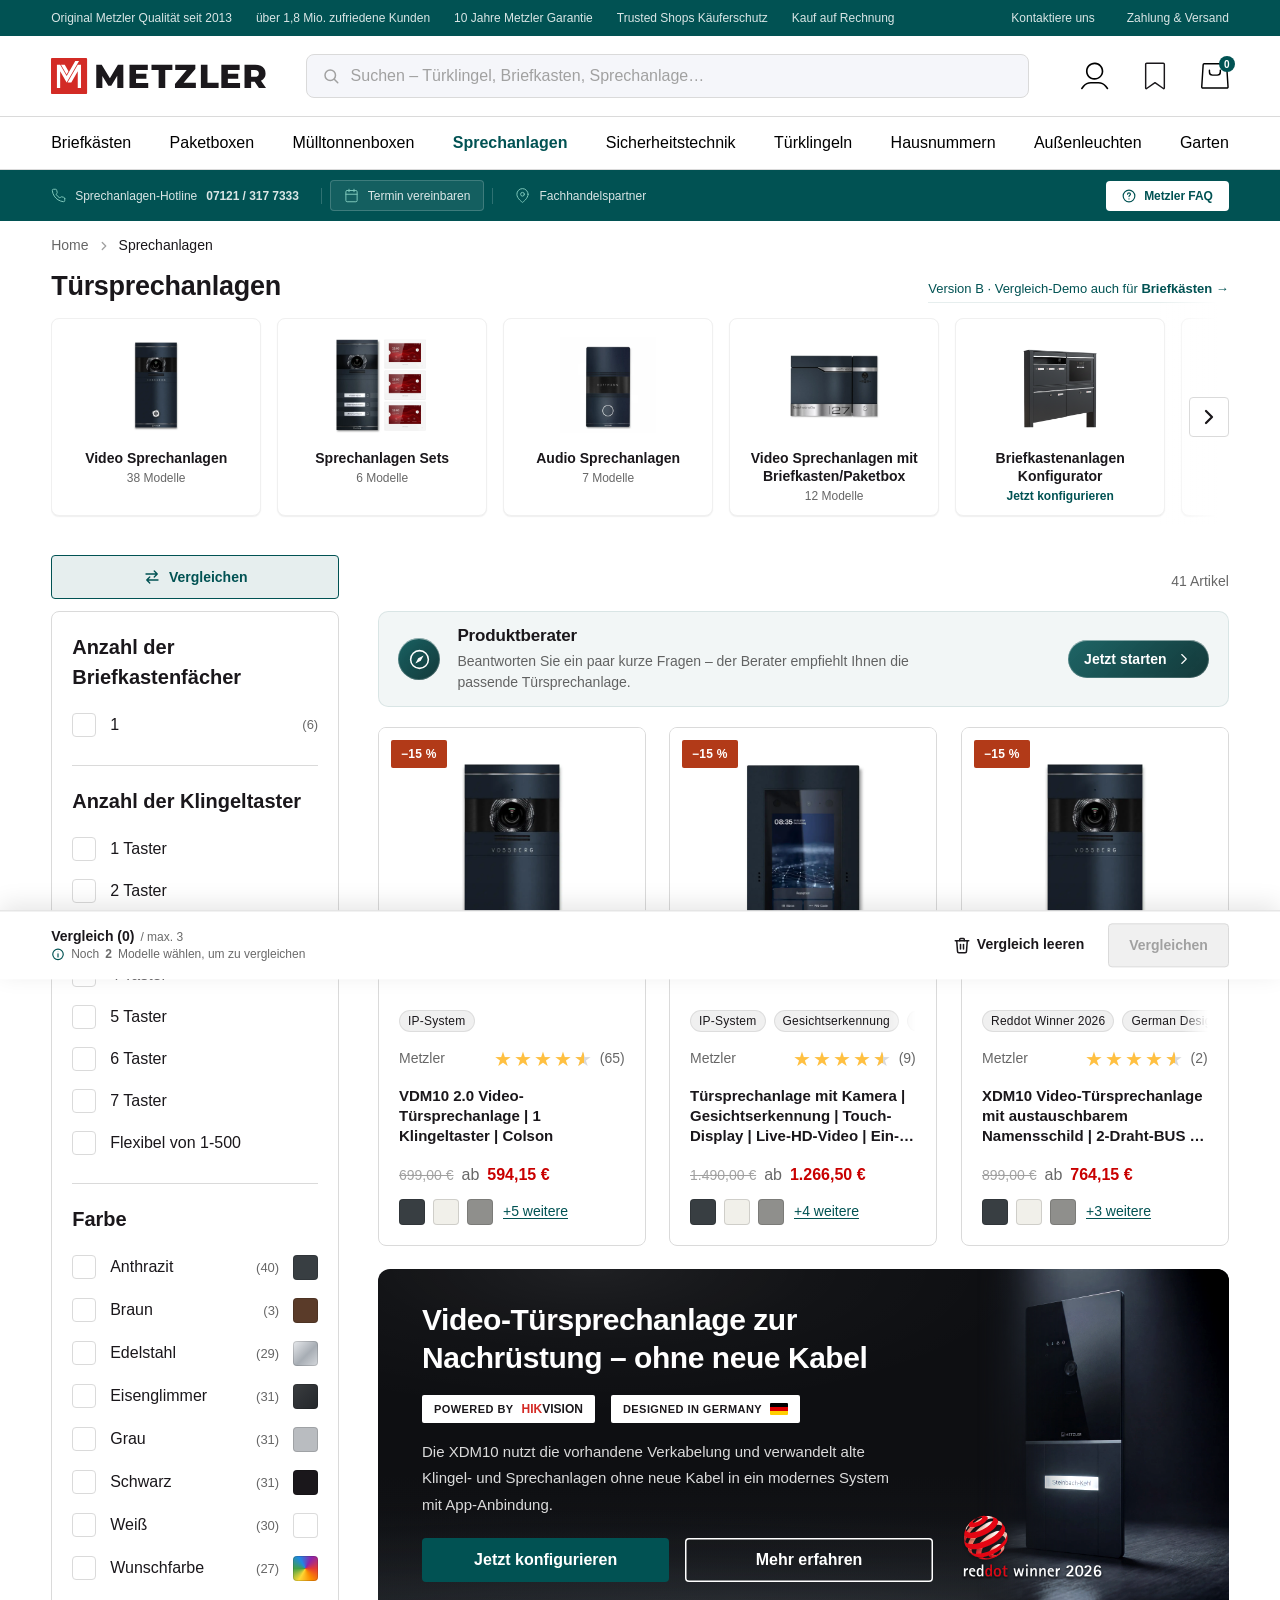
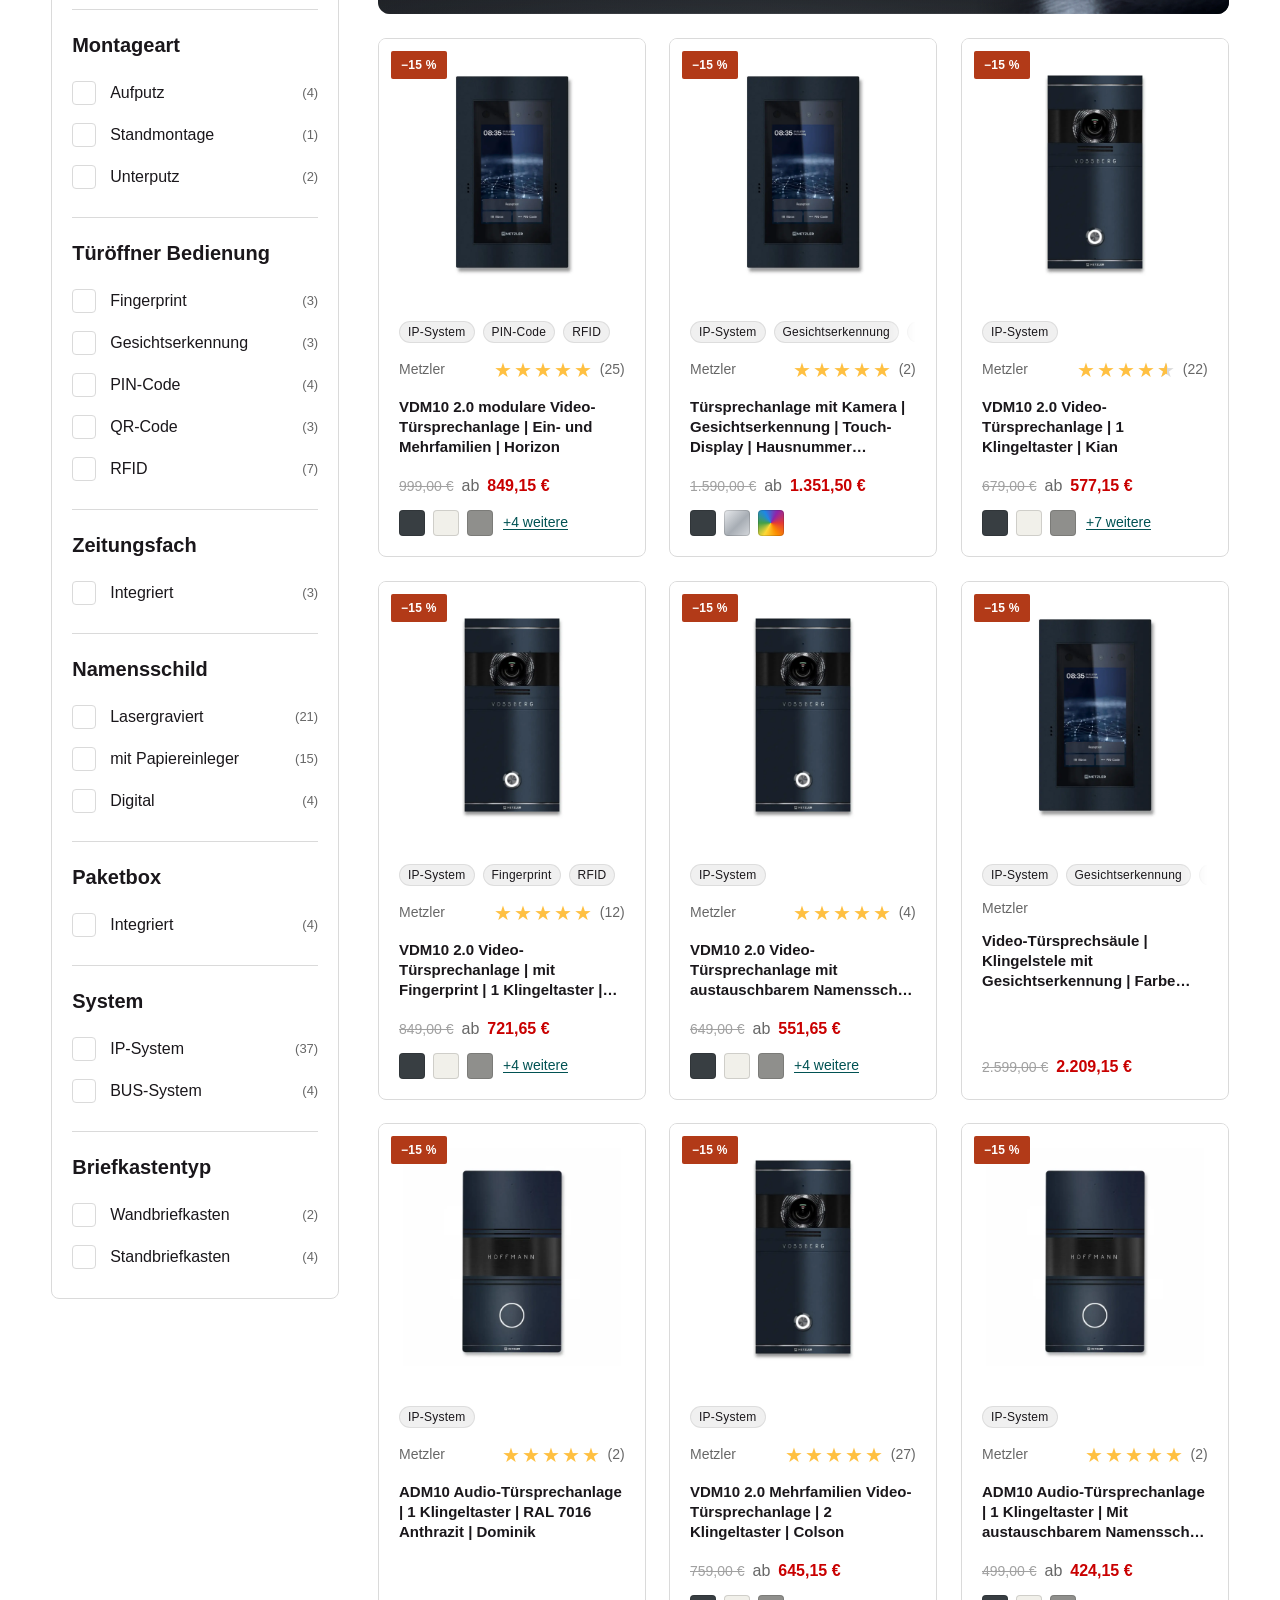
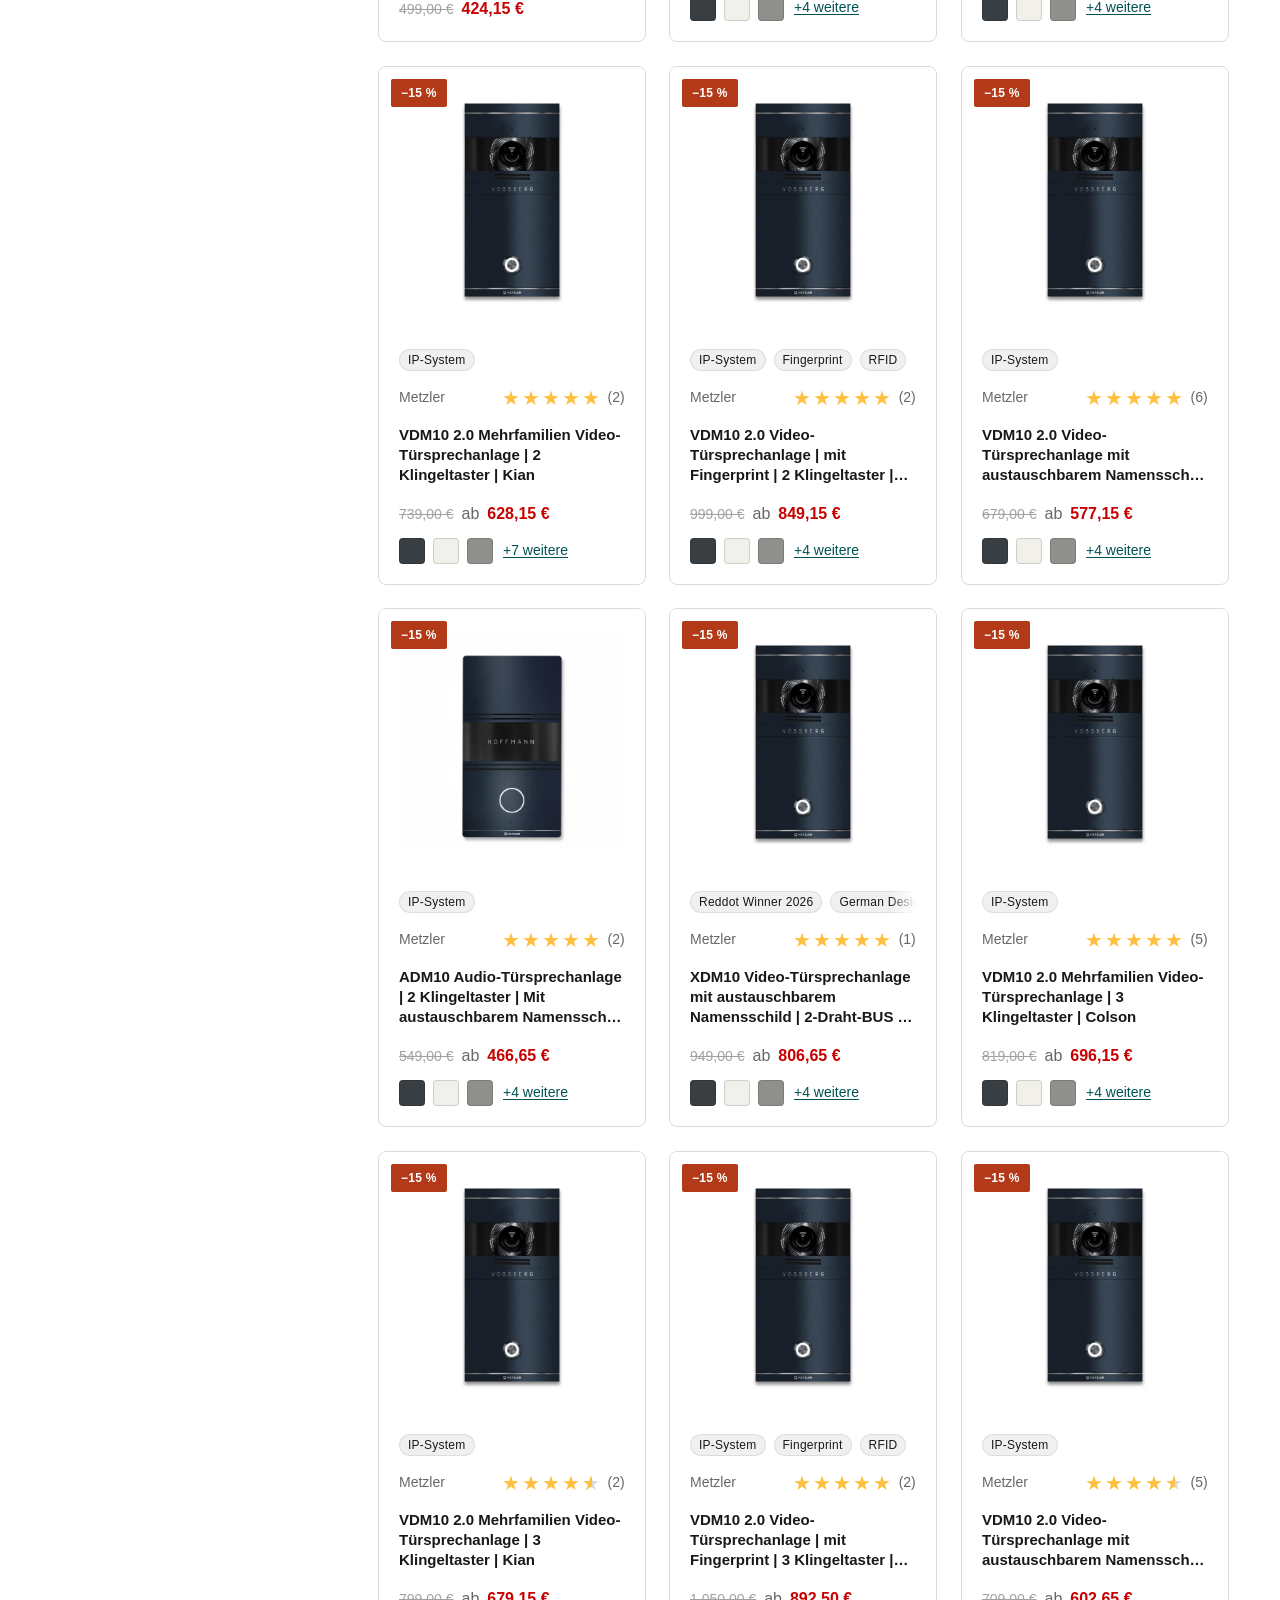
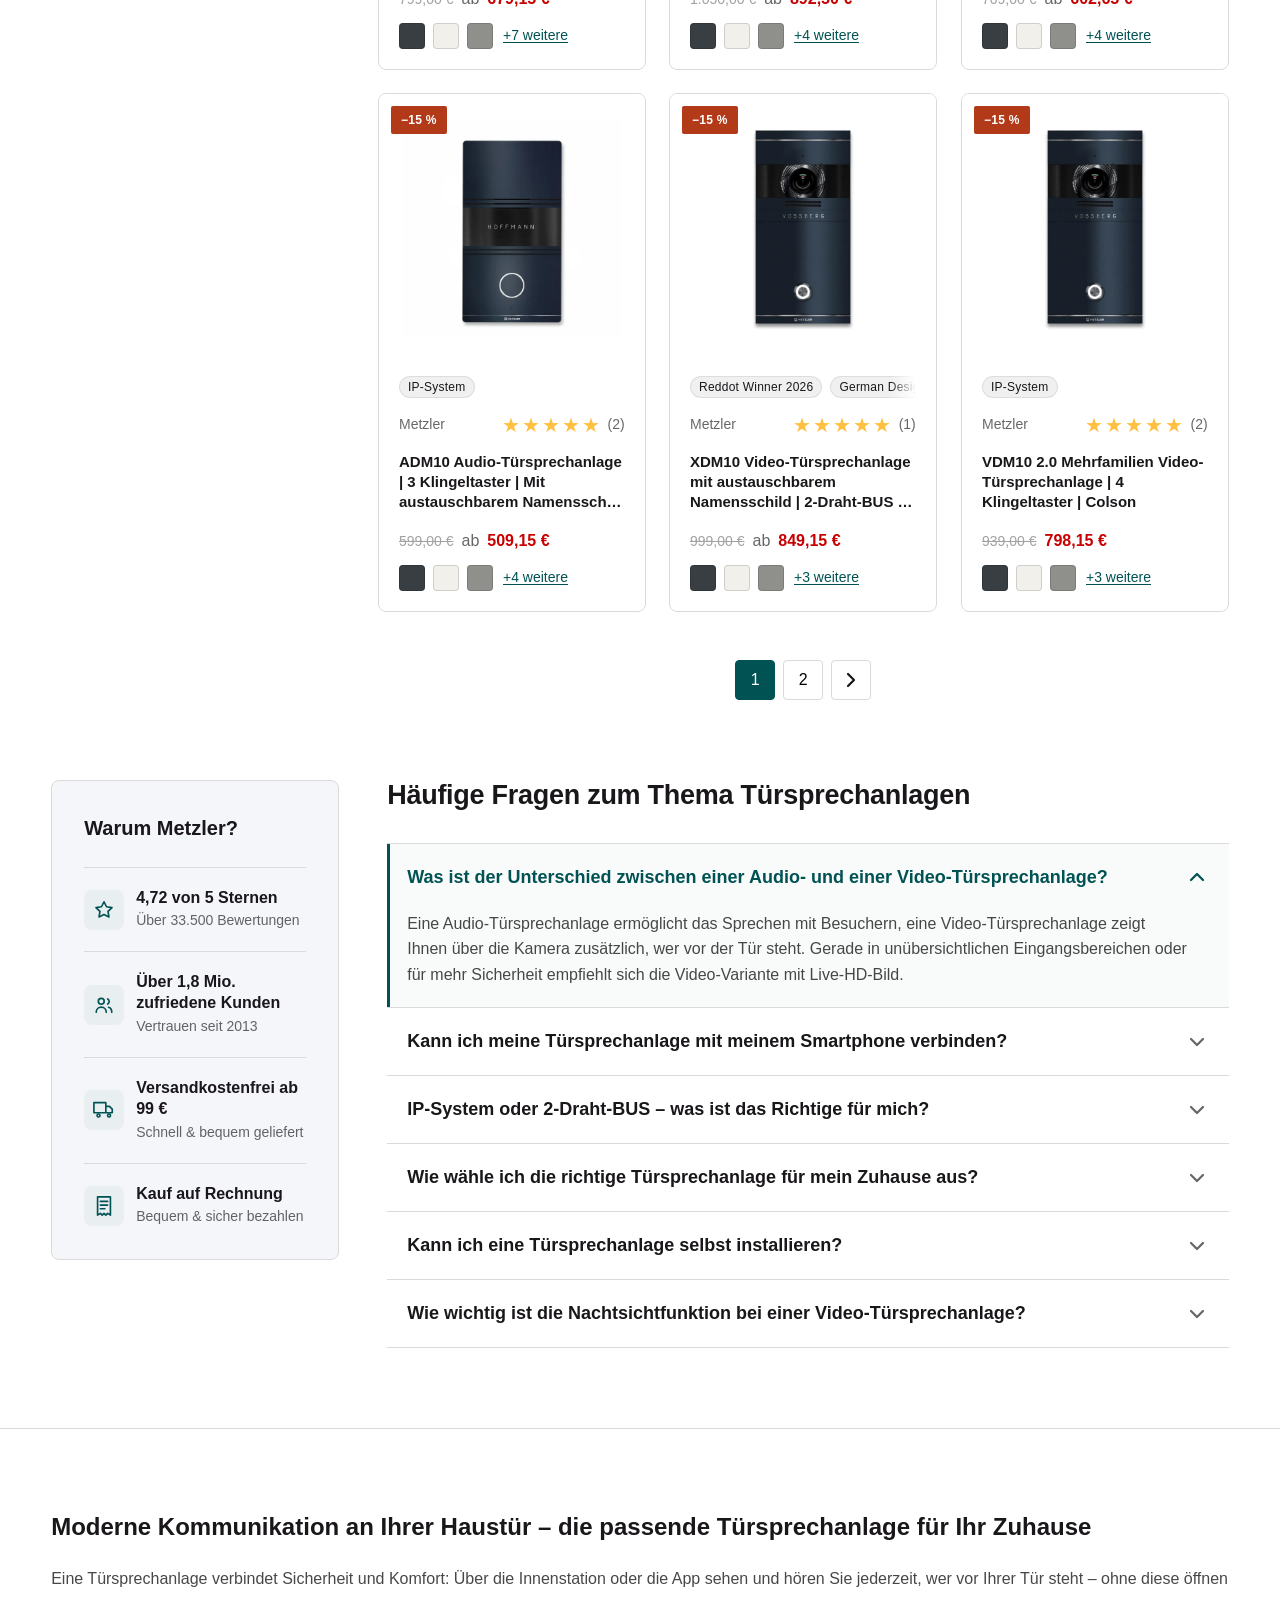
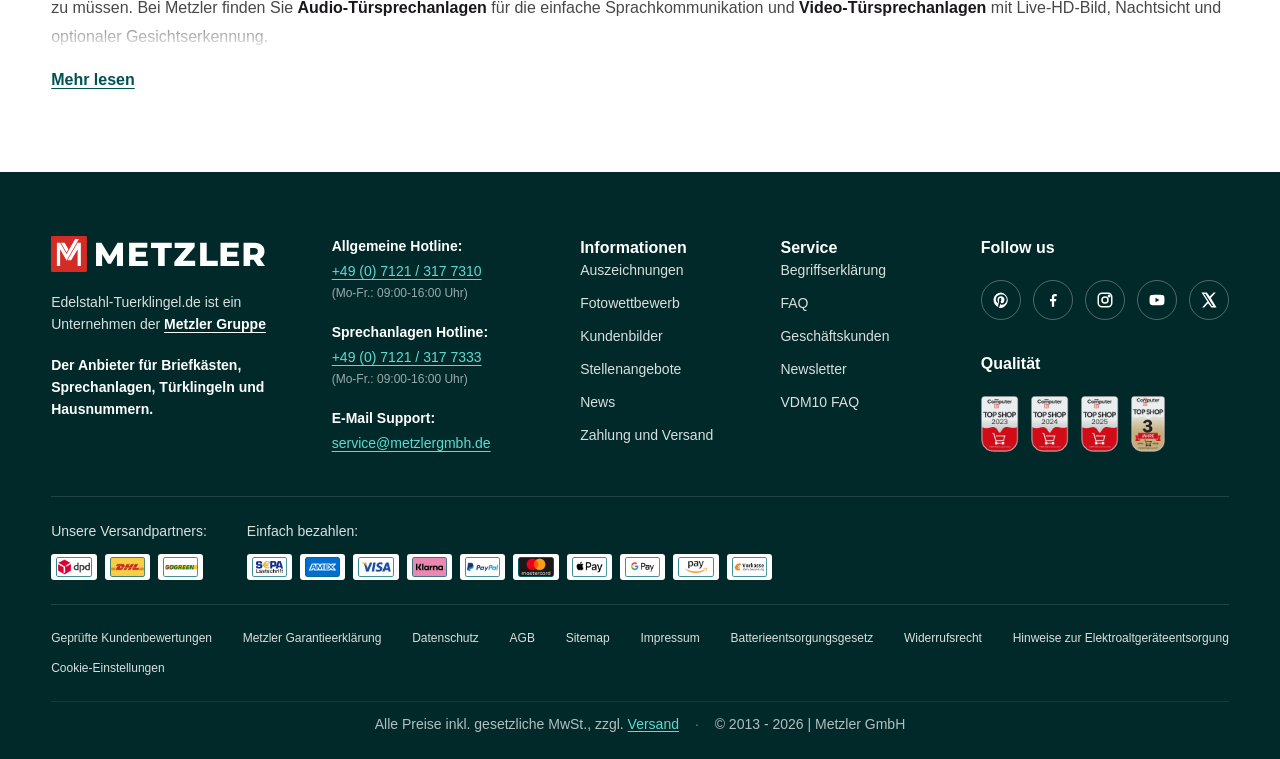
==== commit 060fb19e: "Category toolbar: compare button heads the filter column, count at the grid's end - Desktop: „Vergle" ====
--- a/Deliverables/vergleichen-flow-B/index.html
+++ b/Deliverables/vergleichen-flow-B/index.html
@@ -7,8 +7,9 @@
 <meta name="description" content="Moderne Türsprechanlagen von Metzler: Video- & Audio-Gegensprechanlagen, IP- und 2-Draht-BUS-Systeme, Ein- und Mehrfamilien, mit Fingerprint, Gesichtserkennung & App-Anbindung." />
 <link rel="stylesheet" href="Home/styles-v2.css?v=9" />
 <link rel="stylesheet" href="plp.css?v=271" />
-<link rel="stylesheet" href="vergleichen.css?v=241" /><!-- Vergleichen add-on + flow -->
-<link rel="stylesheet" href="merkliste.css?v=51" /><!-- Merkliste add-on -->
+<link rel="stylesheet" href="vergleichen.css?v=248" /><!-- Vergleichen add-on + flow -->
+<link rel="stylesheet" href="merkliste.css?v=55" /><!-- Merkliste add-on -->
+<link rel="stylesheet" href="vergleich-tausch.css?v=4" /><!-- Vergleich voll: swap picker (shared by Vergleichen + Merkliste) -->
   <meta name="robots" content="noindex, nofollow" />
 </head>
 <body class="plp sprech">
@@ -646,8 +647,9 @@
 
 <script src="vergleich-daten.js?v=4"></script><!-- Vergleichsdaten aus dem Shop-Export (tools/build_vergleich_daten.py) — vor den Karten: liefert auch deren Shop-Werte -->
 <script src="sprechanlage.js?v=104"></script>
-<script src="vergleichen.js?v=169"></script><!-- Vergleichen add-on + flow -->
-<script src="merkliste.js?v=63"></script><!-- Merkliste add-on -->
+<script src="vergleich-tausch.js?v=4"></script><!-- Vergleich voll: swap picker (shared by Vergleichen + Merkliste) -->
+<script src="vergleichen.js?v=176"></script><!-- Vergleichen add-on + flow -->
+<script src="merkliste.js?v=80"></script><!-- Merkliste add-on -->
 <script>
   /* ===== Header behaviour (ported from home design system) ===== */
   (function(){
--- a/Deliverables/vergleichen-flow-B/vergleichen.css
+++ b/Deliverables/vergleichen-flow-B/vergleichen.css
@@ -1910,3 +1910,61 @@
   .vgl-view table.vgl-t tbody tr:not(.vgl-sec__h):not(.vgl-gx)>th[scope="row"] .rh__l{color:var(--v-ink)}
   .vgl-view table.vgl-t tbody tr:not(.vgl-sec__h):not(.vgl-gx)>td.vgl-val:nth-child(n){padding-top:.75rem}
 }
+
+/* ==== "Auswahl ändern" sheet: × per model (18.11., user: "what if we provide delete option here as well") ====
+   Each row ends in the remove × of the model tiles (same glyph, muted, red delete hover, 44 px target). It sits outside
+   the label, so tapping it never ticks the box; on a dimmed (locked) row it stays at full strength because it still
+   works. Removing leaves two models, which fit side by side: the sheet closes and the usual "… entfernt – Rückgängig"
+   message appears. It is also the only way to remove the hidden model on a phone. ==== */
+.vgl-vis__list li{display:flex;align-items:center;border-bottom:.0625rem solid var(--v-g200)}
+.vgl-vis__list li:last-child{border-bottom:0}
+.vgl-vis__list .vgl-visopt{flex:1 1 auto;min-width:0;border-bottom:0}
+.vgl-visrm{margin-right:-.5rem}
+
+/* §78 toolbar order (19.11., user: "the article number doesn't have a good placement"): the PLP puts the count alone at
+   the right end; the add-on's „Vergleichen“ came after it, so the count floated in the middle, glued to the button.
+   Now the count leads the row and belongs to the results, „Vergleichen“ closes it on the right. From 64rem (filter
+   sidebar visible) the row starts at the grid column, so count and button frame the product grid. Phones keep §65. */
+@media(min-width:48rem){
+  .catalog__bar>.catalog__filter-btn{order:-2}
+  .catalog__bar>.catalog__count{order:-1}
+  .catalog__bar>.vgl-barwrap{margin-left:auto}
+}
+@media(min-width:64rem){.catalog__bar{padding-left:calc(var(--sidebar-w,18rem) + clamp(var(--sp-8,2rem),3vw,var(--sp-12,3rem)))}}
+
+/* §79 the count heads the results (19.11., user: "looks floating! ask the designer to find a good placement" – UI
+   option A): on desktop „41 Artikel“ is the results heading – dark, bold, on the baseline of the compare button, closer
+   to the grid than to the tiles. Active filter chips get their own line under row 1 (the ::after breaks the row), so
+   count and compare buttons keep fixed places and chips no longer squeeze into the middle in compare mode. Phones: the
+   count goes to the right end of the §65 row. #resultCount keeps its live region; only the visual order changes. */
+.catalog__bar:has(.chip)::after{content:'';order:1;flex:0 0 100%;height:0}
+.catalog__bar>.catalog__chips{order:2;flex:0 1 auto}
+.catalog__bar>.catalog__chips:empty{display:none}   /* no chips: no extra gap at the row's end */
+.catalog__bar>.catalog__clear{order:2}
+.catalog__bar:has(.chip){row-gap:var(--sp-2,.5rem)}
+@media(max-width:47.99rem){.catalog__bar>.catalog__count{margin-left:auto}}
+@media(min-width:64rem){
+  .catalog__bar{align-items:baseline;column-gap:var(--sp-4,1rem);padding-top:var(--sp-6,1.5rem);margin-bottom:var(--sp-3,.75rem)}
+  /* §80 desktop swap (19.11., user: "what if we swap the placement of the article number and vergleich button?" –
+     "on desktop"): „Vergleichen“ opens the results row at the grid's left edge, „41 Artikel“ closes it at the right
+     edge as a quiet status (PLP type, as in the reference PLP and the live shop) – the §79 heading style is dropped */
+  .catalog__bar>.vgl-barwrap{order:-1;margin-left:0}
+  .catalog__bar>.catalog__count{order:0;margin-left:auto}
+}
+
+/* §81 desktop: „Vergleichen“ heads the filter column (19.11., user: "place the vergleich button top of the filtering
+   section same width as the filtering section"). The toolbar row mirrors the page grid: left the compare control at the
+   sidebar width, then – from the grid column – active filter chips, and „41 Artikel“ at the grid's right edge. In compare
+   mode „Vergleich anzeigen (n)“ fills the column and „Beenden“ (short label, as on phones) sits beside it. */
+@media(min-width:64rem){
+  .catalog__bar{padding-left:0;column-gap:var(--sp-4,1rem)}
+  .catalog__bar>.vgl-barwrap{order:-1;flex:0 0 var(--sidebar-w,18rem);width:var(--sidebar-w,18rem);gap:var(--sp-2,.5rem);margin:0 calc(clamp(var(--sp-8,2rem),3vw,var(--sp-12,3rem)) - var(--sp-4,1rem)) 0 0}
+  .catalog__bar>.vgl-barwrap .vgl-bar-btn{flex:1 1 auto;justify-content:center}
+  .catalog__bar>.vgl-barwrap .vgl-cancel.is-shown{flex:0 0 auto;padding-inline:var(--sp-3,.75rem)}   /* both fit the 288px column */
+  .catalog__bar>.vgl-barwrap .vgl-bar-btn{min-width:0}
+  .catalog__bar>.vgl-barwrap .vgl-m-hide{display:none}
+  .catalog__bar>.vgl-barwrap .vgl-m-only{display:inline}
+  .catalog__bar:has(.chip)::after{display:none}
+  .catalog__bar>.catalog__chips,.catalog__bar>.catalog__clear{order:0}
+  .catalog__bar>.catalog__count{order:1;margin-left:auto}
+}
--- a/Deliverables/vergleichen-flow-B/merkliste.css
+++ b/Deliverables/vergleichen-flow-B/merkliste.css
@@ -364,11 +364,8 @@
 .mkl-toast{border-radius:var(--r-xl,.75rem)}
 
 /* ==== Pick mode (10.11.): opened from the comparison's "Aus der Merkliste" ====
-   Models already in the comparison: ticked and locked, "Im Vergleich" — a calm grey box instead of the dimmed
-   "not possible" state, so it reads as done, not as an error. ==== */
-.mkl-cmp.is-in{cursor:default;color:var(--text-muted,#6A6A6A)}
-.mkl-cmp.is-in:hover{color:var(--text-muted,#6A6A6A)}
-.mkl-cmp.is-in input:checked+.mkl-cmp__box{background:var(--text-muted,#6A6A6A);border-color:var(--text-muted,#6A6A6A)}
+   Models already in the comparison: ticked, "Im Vergleich". Since 19.11. an active box like any other (user: "not
+   possible to be deselected") – unticking takes the model out of the comparison. ==== */
 
 /* ==== Storage note in the footer (10.11., user: "not visible enough, not professional") ====
    Was a 12 px grey caption run into the action row with a "·" separator. Now its own band on the paper tone at the
@@ -605,3 +602,17 @@
 .mkl-drawer.is-pick .mkl-item:has(.mkl-cmp:not(.is-disabled):not(.is-in)){cursor:pointer}
 .mkl-drawer.is-pick .mkl-item:has(.mkl-cmp:not(.is-disabled):not(.is-in)):hover{background:var(--paper-white,#F5F6FA)}
 .mkl-drawer.is-pick .mkl-item:has(.mkl-cmp:not(.is-in) input:checked){background:var(--color-teal-50,#F2F6F6)}
+
+/* ==== Audit 18.11. (all screen sizes) ====
+   Zuletzt angesehen: the variant line under the name, like the Merkliste rows (.mkl-item__sub) – similar models
+   ("VDM10 2.0 Video-Türsprechanlage" Kian / Niko) were only told apart by their price. One line, then "…". ==== */
+.mkl-rv__sub{overflow:hidden;white-space:nowrap;text-overflow:ellipsis;font-size:var(--text-caption,.75rem);line-height:1.35;color:var(--text-muted,#6A6A6A)}
+
+/* §72 first save: second line in the toast (19.11.) */
+.mkl-toast__sub{display:block;font-weight:400;color:var(--schwarz,#1A171B)}
+
+/* §77 footer on every width like on phones (19.11., user: "what if we make the bottom section on desktop like the mobile view?"):
+   status (bold) + next step above, „Vergleichen“ full width below – one reading order, one big target. Short landscape
+   screens keep the one-row footer (max-height:30rem block, more specific) so the list keeps its room. */
+.mkl-foot__hint{flex:1 1 100%}
+.mkl-cta{flex:1 1 100%;margin-left:0}
--- a/Deliverables/vergleichen-flow-B/vergleich-tausch.css
+++ b/Deliverables/vergleichen-flow-B/vergleich-tausch.css
@@ -0,0 +1,37 @@
+/* METZLER · Vergleich voll – swap picker „Welches Modell soll Platz machen?“ (19.11.2026, 09 §76)
+   Always a bottom sheet that rises from below (user: "it must be bottom up window and not a pop up"): full width on
+   phones, centred and at most 32rem wide on larger screens, at the drawer's width inside the Merkliste (left/width set
+   by the script). White, 1px graphite top border, DS top radius and shadow; the scrim dims what is beneath.
+   Above the Merkliste drawer (960) and its toast (970). Tokens with fallbacks for the category and product pages. */
+.vgl-swap__scrim{position:fixed;inset:0;z-index:974;background:rgba(10,20,20,.45);animation:vglswapfade .2s ease backwards}
+.vgl-swap{position:fixed;z-index:975;left:0;right:0;bottom:0;box-sizing:border-box;width:100%;max-height:80vh;overflow-y:auto;overscroll-behavior:contain;display:flex;flex-direction:column;gap:var(--sp-3,.75rem);--vs-px:max(var(--sp-4,1rem),env(safe-area-inset-left,0px),env(safe-area-inset-right,0px));padding:var(--sp-4,1rem) var(--vs-px) max(var(--sp-4,1rem),env(safe-area-inset-bottom,0px));background:var(--white,#fff);border-top:.0625rem solid var(--graphite-300,#DADADA);border-radius:var(--r-xl,.75rem) var(--r-xl,.75rem) 0 0;box-shadow:0 -.25rem 1.25rem rgba(20,22,25,.14);color:var(--schwarz,#1A171B);font-family:inherit;text-align:left;animation:vglswapup .3s cubic-bezier(.2,.7,.2,1) backwards}
+@media (min-width:48rem){.vgl-swap:not(.is-within){--vs-px:var(--sp-5,1.25rem);width:min(32rem,100%);margin:0 auto;padding-top:var(--sp-5,1.25rem);padding-bottom:var(--sp-4,1rem);border:.0625rem solid var(--graphite-300,#DADADA);border-bottom:0}}
+.vgl-swap.is-within{--vs-px:var(--sp-5,1.25rem)}
+@media (max-width:47.99rem){.vgl-swap.is-within{--vs-px:var(--sp-4,1rem)}}
+.vgl-swap.no-motion{animation:none}
+@media (prefers-reduced-motion: reduce){.vgl-swap,.vgl-swap__scrim{animation:none}}
+@keyframes vglswapup{from{transform:translateY(100%)}}
+@keyframes vglswapfade{from{opacity:0}}
+/* title row with a full-width divider (19.11., user: "title section needs a divider") – like the Merkliste drawer head;
+   the × keeps its 44px target and sits .5rem into the padding so its glyph lines up with the „Ersetzen“ column */
+.vgl-swap__head{display:flex;align-items:center;justify-content:space-between;gap:var(--sp-2,.5rem);margin:-.5rem calc(-1 * var(--vs-px)) 0;padding:0 calc(var(--vs-px) - .5rem) .5rem var(--vs-px);border-bottom:.0625rem solid var(--graphite-200,#E6E6E8)}
+.vgl-swap__t{margin:0;font-size:1rem;line-height:1.3;font-weight:700;color:var(--schwarz,#1A171B)}
+.vgl-swap__x{flex:none;width:2.75rem;height:2.75rem;display:flex;align-items:center;justify-content:center;border:0;border-radius:var(--r-pill,9999px);background:none;color:var(--text-muted,#6A6A6A);cursor:pointer}
+.vgl-swap__x svg{width:1.125rem;height:1.125rem}
+.vgl-swap__x:hover{color:var(--schwarz,#1A171B)}
+.vgl-swap__d{margin:.25rem 0 0;font-size:var(--text-body-sm,.875rem);line-height:1.45;color:var(--text-muted,#6A6A6A)}
+.vgl-swap__d b{color:var(--schwarz,#1A171B)}
+.vgl-swap__list{list-style:none;margin:0;padding:0;border-top:.0625rem solid var(--graphite-200,#E6E6E8)}
+/* one row per compared model: photo, name + price, „Ersetzen“ always at the same right-hand position */
+.vgl-swap__row{display:grid;grid-template-columns:3rem minmax(0,1fr) auto;align-items:center;gap:var(--sp-3,.75rem);padding:var(--sp-2,.5rem) 0;border-bottom:.0625rem solid var(--graphite-200,#E6E6E8)}
+.vgl-swap__img{width:3rem;height:3rem;display:flex;align-items:center;justify-content:center;overflow:hidden;background:var(--white,#fff);border:.0625rem solid var(--graphite-200,#E6E6E8);border-radius:var(--r-m,.25rem)}
+.vgl-swap__img img{max-width:100%;max-height:100%;object-fit:contain}
+.vgl-swap__txt{display:flex;flex-direction:column;gap:.125rem;min-width:0}
+.vgl-swap__n{font-size:var(--text-body-sm,.875rem);font-weight:700;line-height:1.3;color:var(--schwarz,#1A171B);display:-webkit-box;-webkit-line-clamp:2;-webkit-box-orient:vertical;overflow:hidden;hyphens:auto}
+.vgl-swap__p{font-size:var(--text-caption,.75rem);line-height:1.3;color:var(--text-muted,#6A6A6A);white-space:nowrap}
+.vgl-swap__btn{min-height:2.75rem;padding:0 var(--sp-4,1rem);border:.0625rem solid var(--teal,#015253);border-radius:var(--r-m,.25rem);background:var(--white,#fff);color:var(--teal,#015253);font-family:inherit;font-size:var(--text-body-sm,.875rem);font-weight:700;cursor:pointer;white-space:nowrap}
+.vgl-swap__btn:hover{background:var(--teal,#015253);color:var(--white,#fff)}
+.vgl-swap__foot{display:flex;justify-content:flex-end}
+.vgl-swap__cancel{min-height:2.75rem;padding:0 var(--sp-2,.5rem);border:0;background:none;color:var(--schwarz,#1A171B);font-family:inherit;font-size:var(--text-body-sm,.875rem);font-weight:700;text-decoration:underline;text-underline-offset:.1875rem;cursor:pointer}
+.vgl-swap__btn:focus-visible,.vgl-swap__cancel:focus-visible,.vgl-swap__x:focus-visible{outline:.1875rem solid var(--teal,#015253);outline-offset:.125rem}
+@media (max-width:22.49rem){.vgl-swap__row{grid-template-columns:2.5rem minmax(0,1fr) auto}.vgl-swap__img{width:2.5rem;height:2.5rem}.vgl-swap__btn{padding:0 var(--sp-3,.75rem)}}
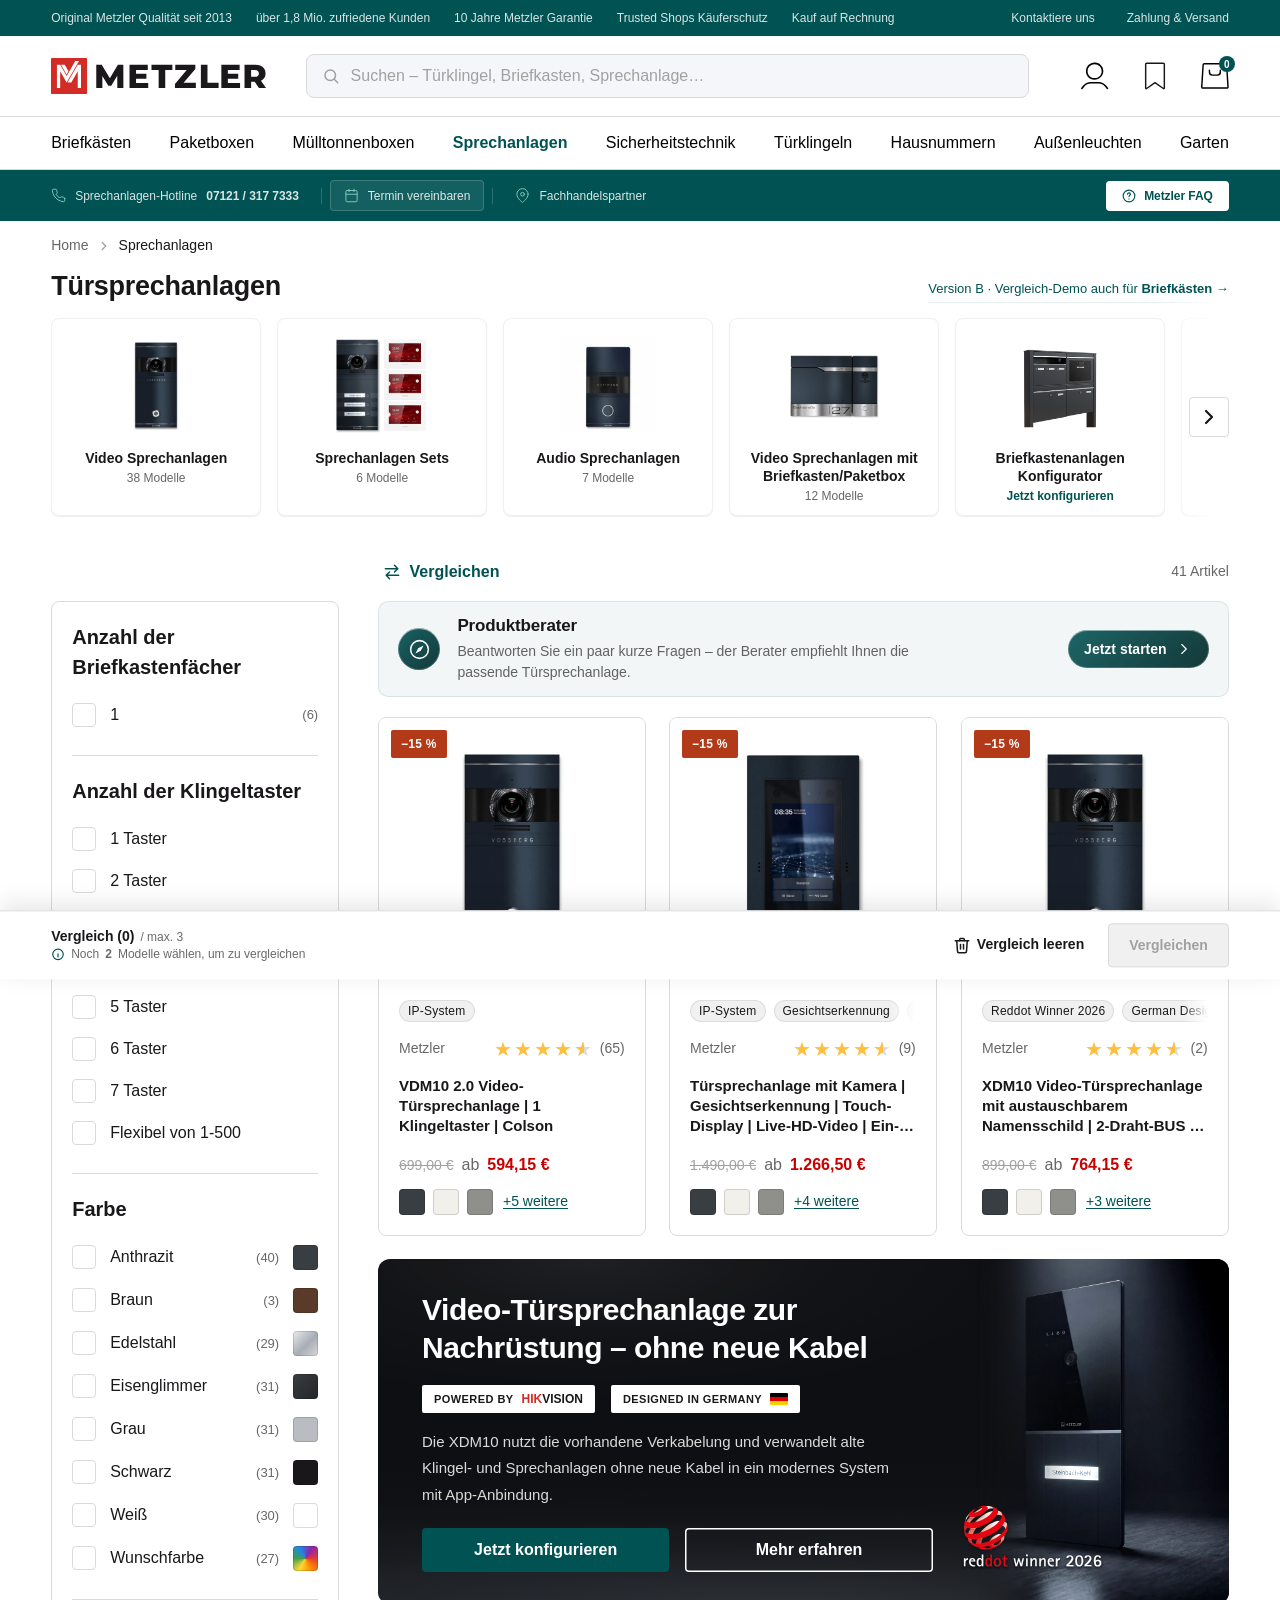
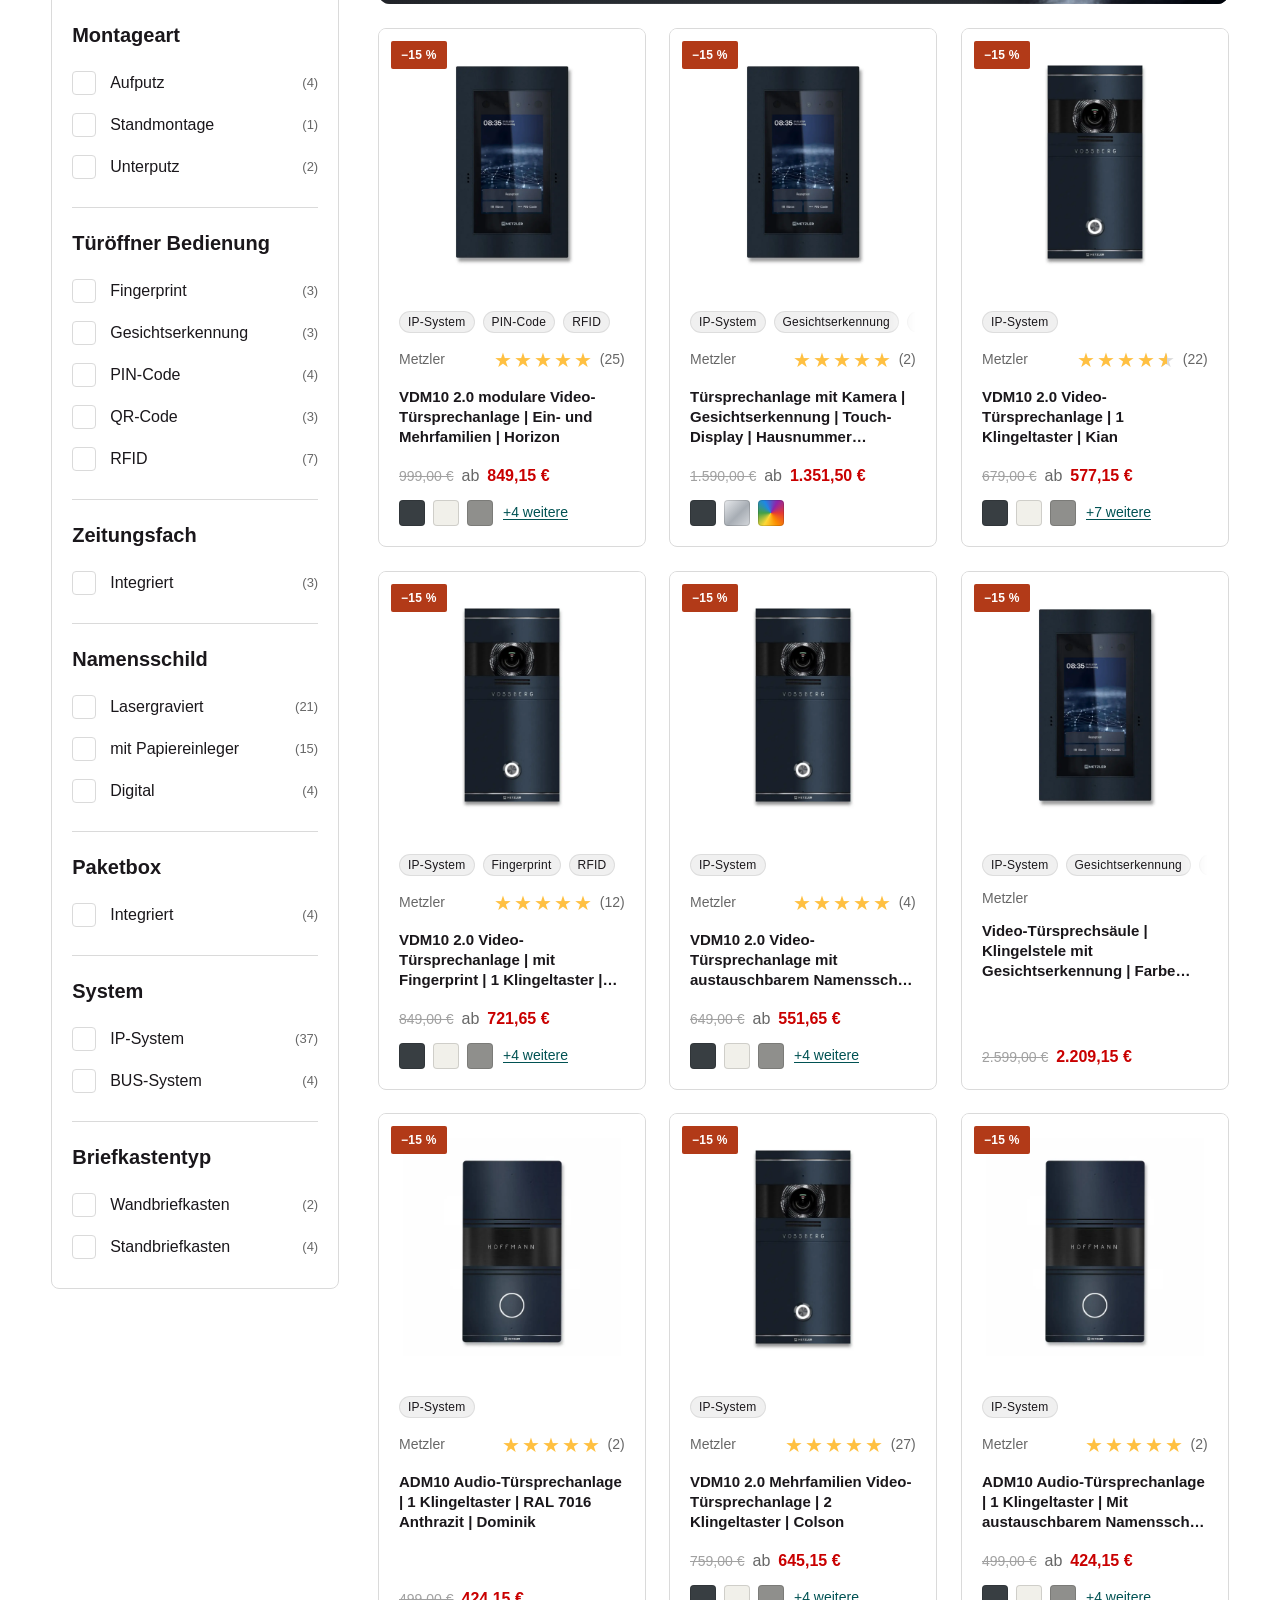
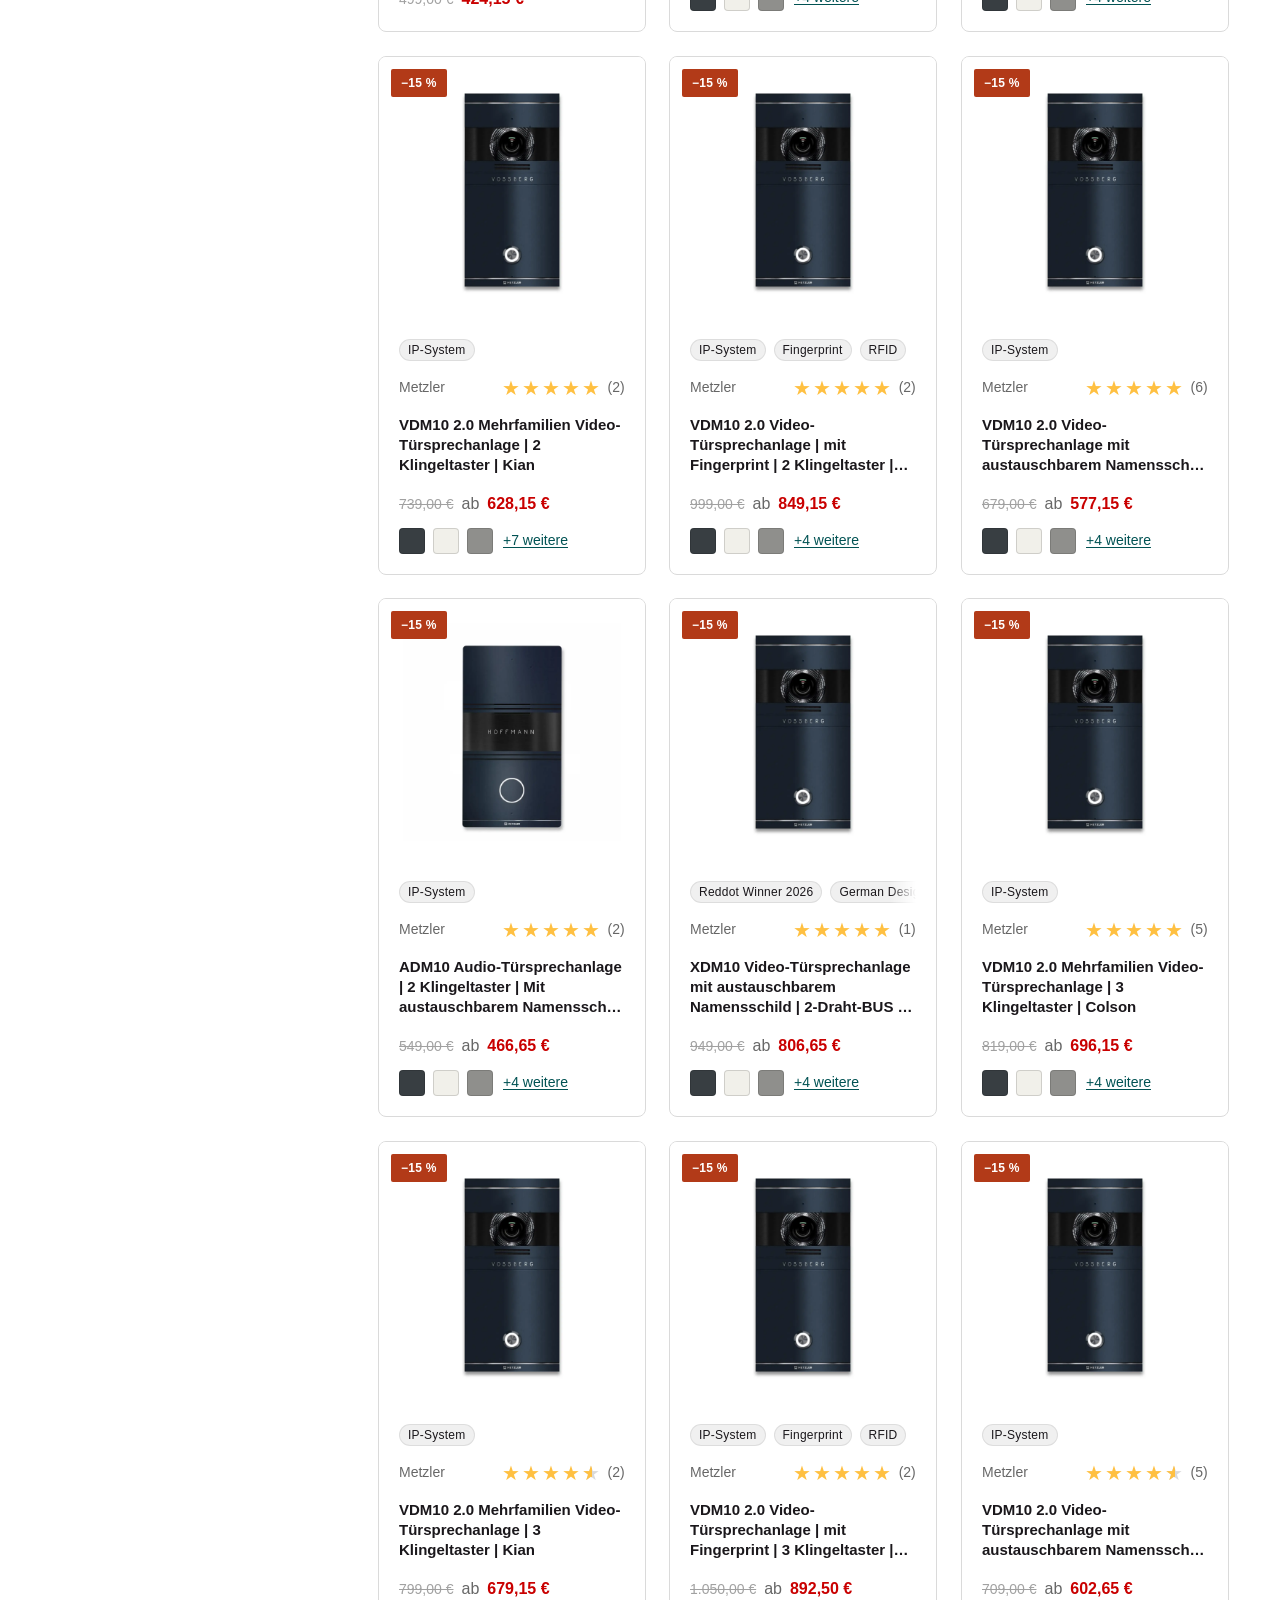
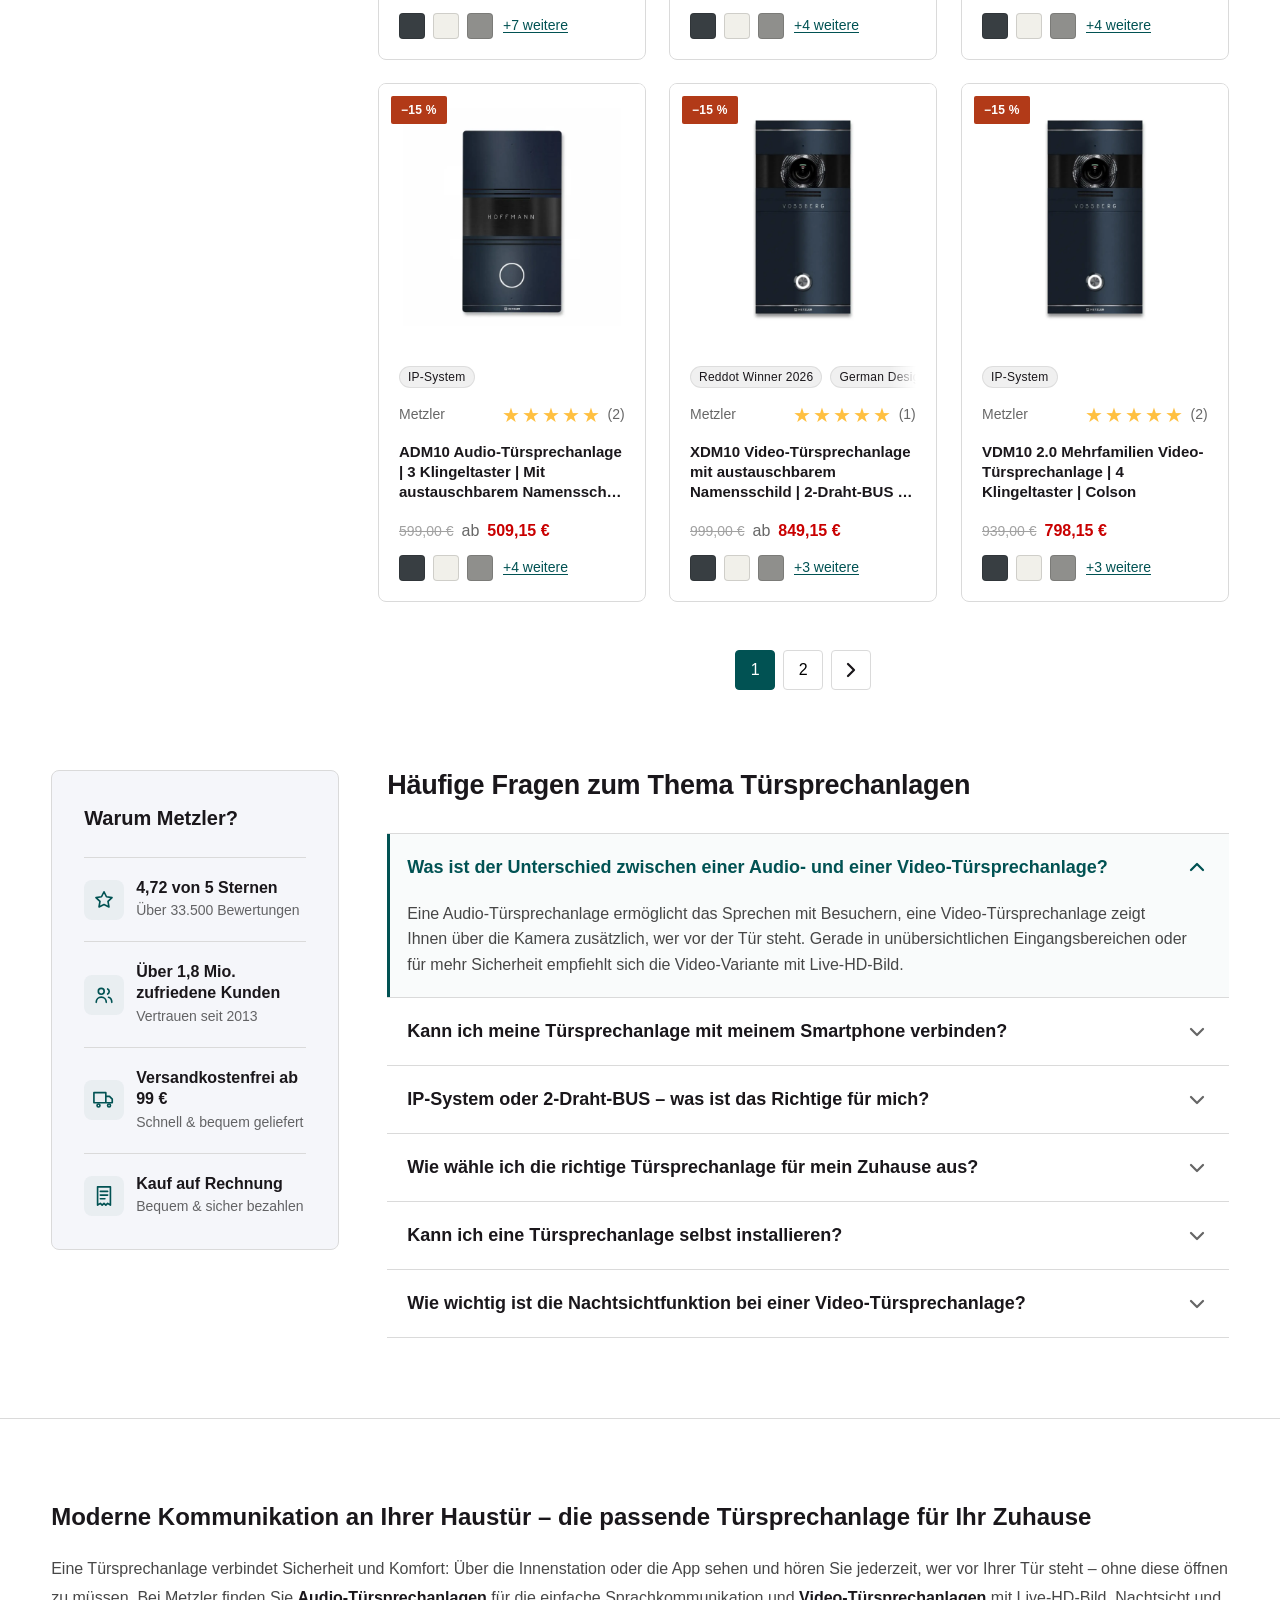
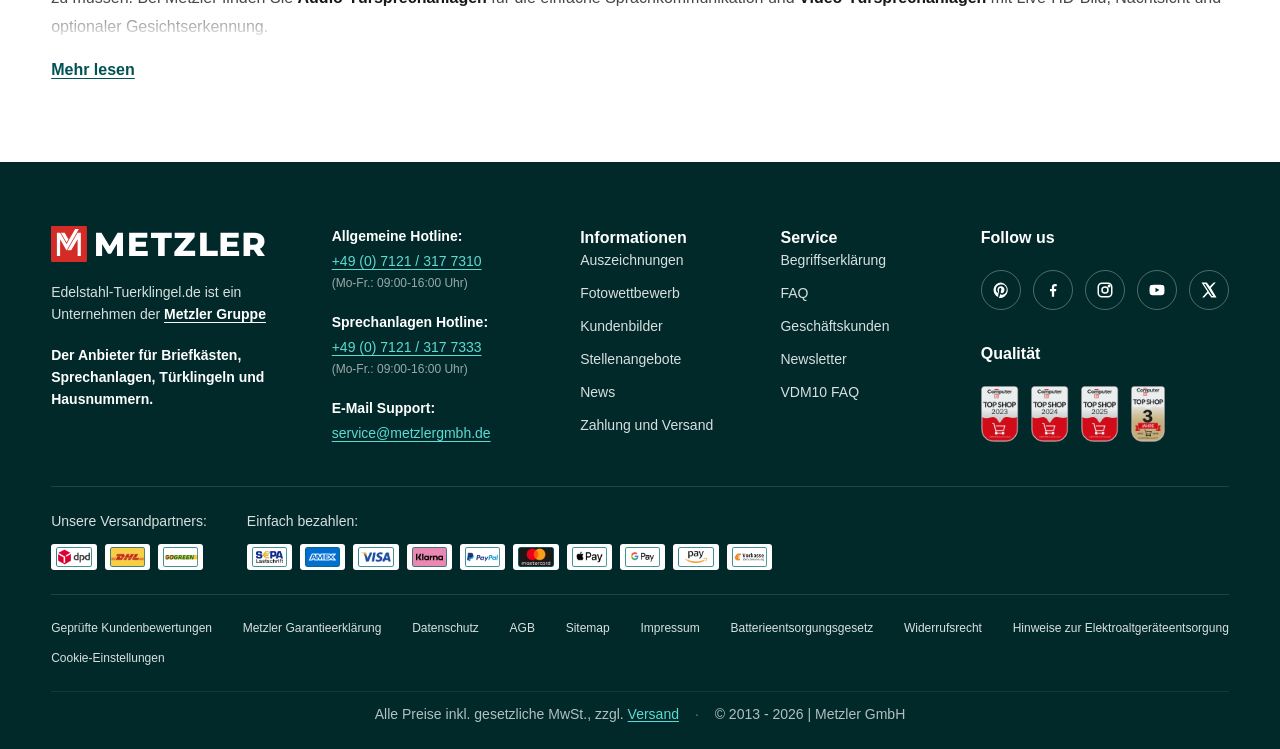
==== commit d9bc989b: "Toolbar link opposite the count; swap picker as a centred dialog outside the Merkliste - „Vergleiche" ====
--- a/Deliverables/vergleichen-flow-B/index.html
+++ b/Deliverables/vergleichen-flow-B/index.html
@@ -7,9 +7,9 @@
 <meta name="description" content="Moderne Türsprechanlagen von Metzler: Video- & Audio-Gegensprechanlagen, IP- und 2-Draht-BUS-Systeme, Ein- und Mehrfamilien, mit Fingerprint, Gesichtserkennung & App-Anbindung." />
 <link rel="stylesheet" href="Home/styles-v2.css?v=9" />
 <link rel="stylesheet" href="plp.css?v=271" />
-<link rel="stylesheet" href="vergleichen.css?v=248" /><!-- Vergleichen add-on + flow -->
+<link rel="stylesheet" href="vergleichen.css?v=249" /><!-- Vergleichen add-on + flow -->
 <link rel="stylesheet" href="merkliste.css?v=55" /><!-- Merkliste add-on -->
-<link rel="stylesheet" href="vergleich-tausch.css?v=4" /><!-- Vergleich voll: swap picker (shared by Vergleichen + Merkliste) -->
+<link rel="stylesheet" href="vergleich-tausch.css?v=5" /><!-- Vergleich voll: swap picker (shared by Vergleichen + Merkliste) -->
   <meta name="robots" content="noindex, nofollow" />
 </head>
 <body class="plp sprech">
@@ -647,8 +647,8 @@
 
 <script src="vergleich-daten.js?v=4"></script><!-- Vergleichsdaten aus dem Shop-Export (tools/build_vergleich_daten.py) — vor den Karten: liefert auch deren Shop-Werte -->
 <script src="sprechanlage.js?v=104"></script>
-<script src="vergleich-tausch.js?v=4"></script><!-- Vergleich voll: swap picker (shared by Vergleichen + Merkliste) -->
-<script src="vergleichen.js?v=176"></script><!-- Vergleichen add-on + flow -->
+<script src="vergleich-tausch.js?v=6"></script><!-- Vergleich voll: swap picker (shared by Vergleichen + Merkliste) -->
+<script src="vergleichen.js?v=177"></script><!-- Vergleichen add-on + flow -->
 <script src="merkliste.js?v=80"></script><!-- Merkliste add-on -->
 <script>
   /* ===== Header behaviour (ported from home design system) ===== */
--- a/Deliverables/vergleichen-flow-B/vergleichen.css
+++ b/Deliverables/vergleichen-flow-B/vergleichen.css
@@ -1952,18 +1952,25 @@
   .catalog__bar>.catalog__count{order:0;margin-left:auto}
 }
 
-/* §81 desktop: „Vergleichen“ heads the filter column (19.11., user: "place the vergleich button top of the filtering
-   section same width as the filtering section"). The toolbar row mirrors the page grid: left the compare control at the
-   sidebar width, then – from the grid column – active filter chips, and „41 Artikel“ at the grid's right edge. In compare
-   mode „Vergleich anzeigen (n)“ fills the column and „Beenden“ (short label, as on phones) sits beside it. */
+/* §81 (19.11.) placed the button above the filter column at its width; replaced by §82. */
+/* §82 „Vergleichen“ as a text link like on phones, opposite „41 Artikel“ (19.11., user: "let's turn vergleich into a
+   link like the mobile and place it opposite of the article number"). From 48rem the toolbar control has the §65 phone
+   look: teal text + icon, saved-count badge on the icon, no box; in compare mode only „× Vergleich beenden“ (the strip
+   opens the comparison, as on phones). Desktop: link at the grid's left edge, chips after it, count at the right edge. */
+@media(min-width:48rem){
+  .catalog__bar>.vgl-barwrap{gap:var(--sp-4,1rem)}
+  .catalog__bar .vgl-bar-btn,.catalog__bar .vgl-bar-btn:hover,.catalog__bar .vgl-bar-btn.has-saved,.catalog__bar .vgl-bar-btn.is-active,.catalog__bar .vgl-bar-btn.is-wait{position:relative;height:2.125rem;min-height:0;padding:0 .25rem;border:0;background:none;box-shadow:none;color:var(--teal,#015253);font-size:var(--text-body,1rem);gap:.5rem}
+  .catalog__bar .vgl-bar-btn::before,.catalog__bar .vgl-cancel::before{content:'';position:absolute;inset:-.3125rem 0}
+  .catalog__bar .vgl-bar-btn:hover .lbl{text-decoration:underline;text-underline-offset:.1875rem}
+  .catalog__bar .vgl-bar-btn svg{width:1.25rem;height:1.25rem}
+  .catalog__bar .vgl-bar-btn .cnt,.catalog__bar .vgl-bar-btn:hover .cnt{position:absolute;top:-.125rem;left:1rem;min-width:1rem;height:1rem;padding:0 .25rem;font-size:.625rem;background:var(--teal,#015253);color:var(--white,#fff);box-shadow:0 0 0 .125rem var(--white,#fff)}
+  .catalog__bar .vgl-barwrap.is-mode .vgl-bar-btn{display:none}
+  .catalog__bar .vgl-cancel.is-shown{position:relative;display:inline-flex;align-items:center;gap:.5rem;height:2.125rem;padding:0 .25rem;border:0;background:none;color:var(--schwarz,#1A171B);font-size:var(--text-body,1rem);font-weight:700}
+  .catalog__bar .vgl-cancel:hover{text-decoration:underline;text-underline-offset:.1875rem}
+  .catalog__bar .vgl-cancel svg{display:inline;width:1.25rem;height:1.25rem}
+}
 @media(min-width:64rem){
-  .catalog__bar{padding-left:0;column-gap:var(--sp-4,1rem)}
-  .catalog__bar>.vgl-barwrap{order:-1;flex:0 0 var(--sidebar-w,18rem);width:var(--sidebar-w,18rem);gap:var(--sp-2,.5rem);margin:0 calc(clamp(var(--sp-8,2rem),3vw,var(--sp-12,3rem)) - var(--sp-4,1rem)) 0 0}
-  .catalog__bar>.vgl-barwrap .vgl-bar-btn{flex:1 1 auto;justify-content:center}
-  .catalog__bar>.vgl-barwrap .vgl-cancel.is-shown{flex:0 0 auto;padding-inline:var(--sp-3,.75rem)}   /* both fit the 288px column */
-  .catalog__bar>.vgl-barwrap .vgl-bar-btn{min-width:0}
-  .catalog__bar>.vgl-barwrap .vgl-m-hide{display:none}
-  .catalog__bar>.vgl-barwrap .vgl-m-only{display:inline}
+  .catalog__bar{align-items:center}
   .catalog__bar:has(.chip)::after{display:none}
   .catalog__bar>.catalog__chips,.catalog__bar>.catalog__clear{order:0}
   .catalog__bar>.catalog__count{order:1;margin-left:auto}
--- a/Deliverables/vergleichen-flow-B/vergleich-tausch.css
+++ b/Deliverables/vergleichen-flow-B/vergleich-tausch.css
@@ -5,7 +5,10 @@
    Above the Merkliste drawer (960) and its toast (970). Tokens with fallbacks for the category and product pages. */
 .vgl-swap__scrim{position:fixed;inset:0;z-index:974;background:rgba(10,20,20,.45);animation:vglswapfade .2s ease backwards}
 .vgl-swap{position:fixed;z-index:975;left:0;right:0;bottom:0;box-sizing:border-box;width:100%;max-height:80vh;overflow-y:auto;overscroll-behavior:contain;display:flex;flex-direction:column;gap:var(--sp-3,.75rem);--vs-px:max(var(--sp-4,1rem),env(safe-area-inset-left,0px),env(safe-area-inset-right,0px));padding:var(--sp-4,1rem) var(--vs-px) max(var(--sp-4,1rem),env(safe-area-inset-bottom,0px));background:var(--white,#fff);border-top:.0625rem solid var(--graphite-300,#DADADA);border-radius:var(--r-xl,.75rem) var(--r-xl,.75rem) 0 0;box-shadow:0 -.25rem 1.25rem rgba(20,22,25,.14);color:var(--schwarz,#1A171B);font-family:inherit;text-align:left;animation:vglswapup .3s cubic-bezier(.2,.7,.2,1) backwards}
-@media (min-width:48rem){.vgl-swap:not(.is-within){--vs-px:var(--sp-5,1.25rem);width:min(32rem,100%);margin:0 auto;padding-top:var(--sp-5,1.25rem);padding-bottom:var(--sp-4,1rem);border:.0625rem solid var(--graphite-300,#DADADA);border-bottom:0}}
+/* not in the Merkliste (19.11., user: "it must be a normal popup when the side bookmark is not open"): from 48rem a
+   centred dialog with all corners rounded; phones keep the bottom sheet; inside the drawer it still rises from below */
+@media (min-width:48rem){.vgl-swap:not(.is-within){--vs-px:var(--sp-5,1.25rem);inset:0;width:min(32rem,calc(100% - 2rem));height:fit-content;max-height:calc(100vh - 4rem);margin:auto;padding-top:var(--sp-5,1.25rem);padding-bottom:var(--sp-4,1rem);border:.0625rem solid var(--graphite-300,#DADADA);border-radius:var(--r-xl,.75rem);box-shadow:var(--shadow-xl,0 1.5rem 4rem rgba(0,0,0,.18));animation:vglswappop .2s cubic-bezier(.2,.8,.2,1) backwards}}
+@keyframes vglswappop{from{opacity:0;transform:scale(.97)}}
 .vgl-swap.is-within{--vs-px:var(--sp-5,1.25rem)}
 @media (max-width:47.99rem){.vgl-swap.is-within{--vs-px:var(--sp-4,1rem)}}
 .vgl-swap.no-motion{animation:none}
